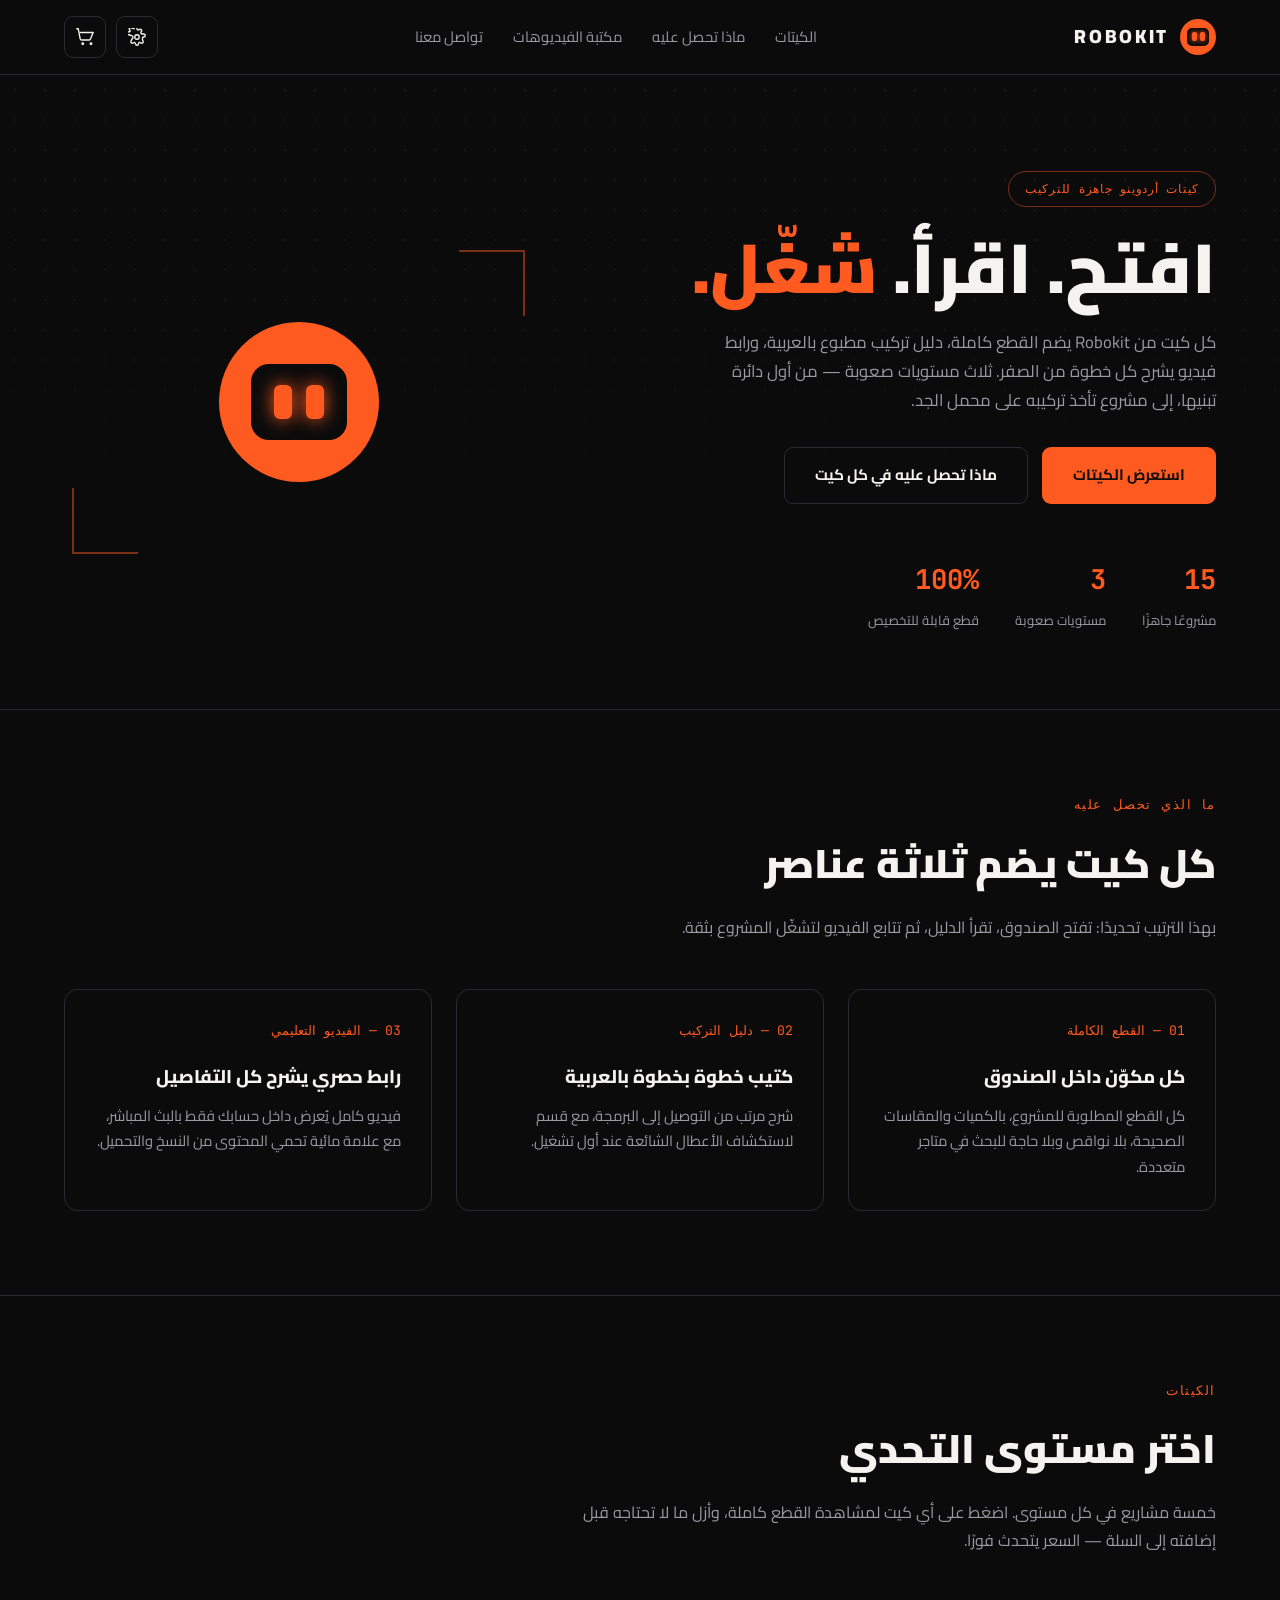
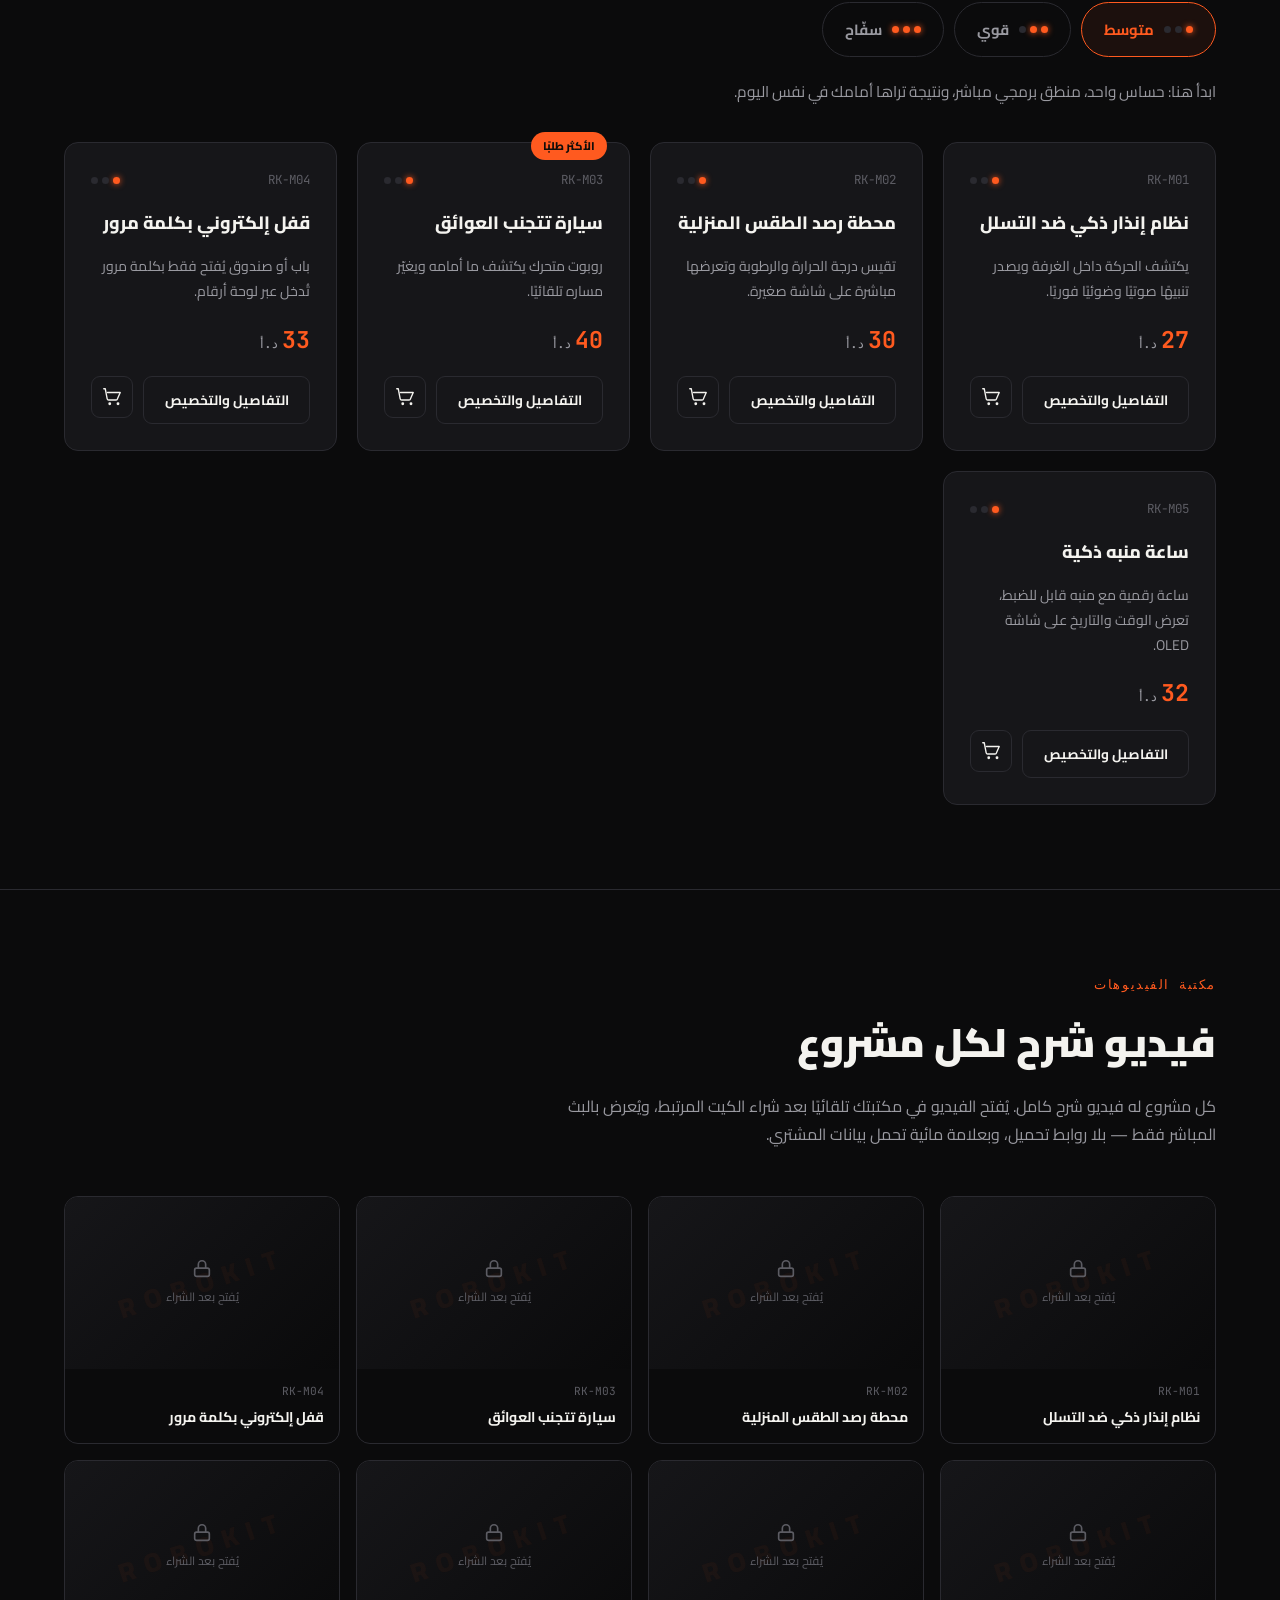
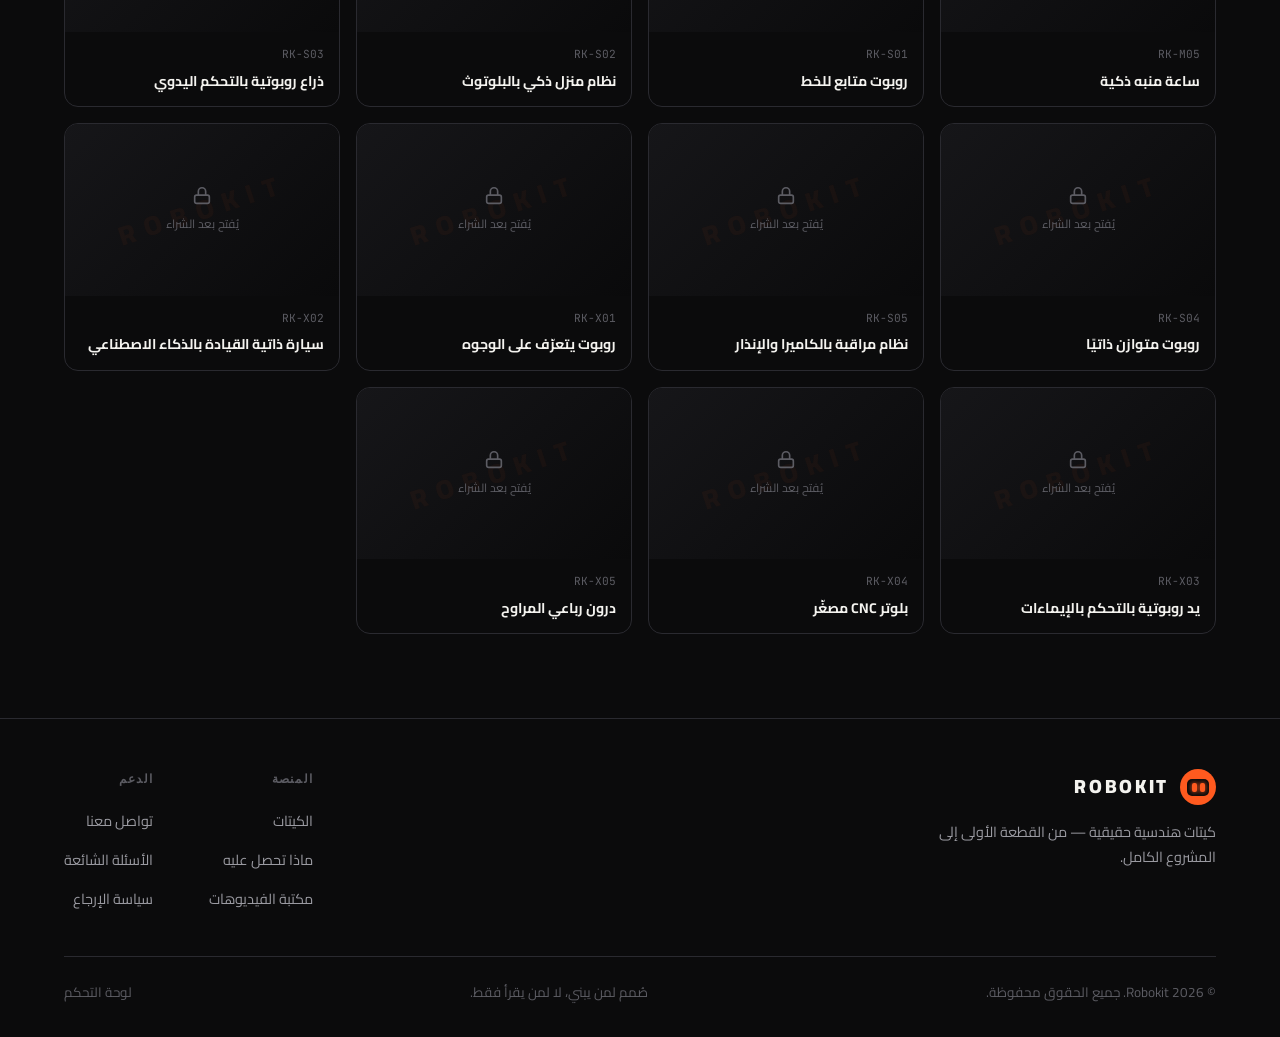
==== index.html @ c6f5e34e "Rename robokit-landing (1).html to index.html" ====
<!DOCTYPE html>
<html lang="ar" dir="rtl">
<head>
<meta charset="UTF-8">
<meta name="viewport" content="width=device-width, initial-scale=1.0">
<title>Robokit — كيتات أردوينو هندسية كاملة</title>
<meta name="description" content="Robokit: كيتات أردوينو جاهزة بثلاث مستويات — متوسط، قوي، وسفاح. كل كيت يشمل القطع كاملة، دليل تركيب، وفيديو شرح حصري محمي.">
<link rel="preconnect" href="https://fonts.googleapis.com">
<link rel="preconnect" href="https://fonts.gstatic.com" crossorigin>
<link href="https://fonts.googleapis.com/css2?family=Cairo:wght@400;500;600;700;800;900&family=JetBrains+Mono:wght@400;500;600;700&display=swap" rel="stylesheet">
<style>
/* ============ Tokens ============ */
:root{
  --bg:#0b0b0c;
  --surface:#161619;
  --surface-2:#1e1e22;
  --border:#2a2a30;
  --orange:#ff5a1f;
  --orange-soft:#ff7240;
  --orange-dim:#7a3014;
  --text:#f4f3ef;
  --text-muted:#9a9aa1;
  --text-faint:#5c5c63;
  --radius:14px;
  --radius-sm:9px;
  --font-display:'Cairo',sans-serif;
  --font-mono:'JetBrains Mono',monospace;
  --container:1200px;
}

/* ============ Reset ============ */
*{box-sizing:border-box; margin:0; padding:0;}
html{scroll-behavior:smooth;}
body{
  font-family:var(--font-display);
  background:var(--bg);
  color:var(--text);
  line-height:1.75;
  -webkit-font-smoothing:antialiased;
  overflow-x:hidden;
}
img,svg{display:block;}
a{color:inherit; text-decoration:none;}
ul{list-style:none;}
button{font-family:inherit; cursor:pointer; border:none; background:none; color:inherit;}
input{font-family:inherit;}
:focus-visible{outline:2px solid var(--orange); outline-offset:2px;}

.container{max-width:var(--container); margin-inline:auto; padding-inline:24px;}
section{padding-block:84px;}
.section-border{border-bottom:1px solid var(--border);}

/* ============ Brand mark (robot face / signature element) ============ */
.brand{display:flex; align-items:center; gap:11px;}
.brand-text{font-weight:900; font-size:1.2rem; letter-spacing:.14em;}
.brand-mark{
  --size:36px;
  width:var(--size); height:var(--size);
  border-radius:50%;
  background:var(--orange);
  display:flex; align-items:center; justify-content:center;
  flex-shrink:0;
}
.brand-mark .bot-face{
  width:60%; height:48%;
  background:var(--bg);
  border-radius:5px;
  display:flex; align-items:center; justify-content:center;
  gap:3px;
}
.brand-mark .eye{
  width:5px; height:9px;
  background:var(--orange);
  border-radius:2px;
  box-shadow:0 0 5px var(--orange);
  animation:blink 5s infinite;
}
.brand-mark .eye:nth-child(2){animation-delay:.12s;}
.brand-mark--xl{--size:160px;}
.brand-mark--xl .bot-face{border-radius:18px; gap:14px;}
.brand-mark--xl .eye{width:18px; height:34px; border-radius:6px; box-shadow:0 0 18px var(--orange);}

@keyframes blink{
  0%, 88%, 100% { transform:scaleY(1); }
  93% { transform:scaleY(.12); }
}

/* ============ Buttons ============ */
.btn{
  display:inline-flex; align-items:center; justify-content:center; gap:8px;
  padding:14px 30px; border-radius:var(--radius-sm); font-weight:700; font-size:.95rem;
  border:1px solid transparent; transition:all .2s; white-space:nowrap;
}
.btn-primary{background:var(--orange); color:#110d0a;}
.btn-primary:hover{background:var(--orange-soft); box-shadow:0 0 0 4px rgba(255,90,31,.18);}
.btn-outline{border-color:var(--border); color:var(--text);}
.btn-outline:hover{border-color:var(--orange); color:var(--orange);}
.btn-sm{padding:10px 18px; font-size:.85rem;}
.btn-full{width:100%;}

.icon-btn{
  display:flex; align-items:center; justify-content:center; flex-shrink:0;
  width:42px; height:42px; border:1px solid var(--border); border-radius:var(--radius-sm);
  transition:border-color .2s, color .2s;
}
.icon-btn:hover{border-color:var(--orange); color:var(--orange);}
.icon-btn svg{width:18px; height:18px;}

/* ============ Header ============ */
.site-header{
  position:sticky; top:0; z-index:60;
  background:rgba(11,11,12,.82);
  backdrop-filter:blur(10px);
  border-bottom:1px solid var(--border);
}
.site-header .container{
  display:flex; align-items:center; justify-content:space-between; height:74px; gap:24px;
}
.nav{display:flex; align-items:center; gap:30px;}
.nav a{font-size:.92rem; color:var(--text-muted); transition:color .2s;}
.nav a:hover{color:var(--text);}
.header-right{display:flex; align-items:center; gap:10px;}

.cart-btn{position:relative;}
.cart-badge{
  position:absolute; top:-6px; left:-6px;
  background:var(--orange); color:#110d0a; font-family:var(--font-mono);
  font-size:.68rem; font-weight:700; min-width:18px; height:18px; border-radius:50%;
  display:flex; align-items:center; justify-content:center; padding:0 4px;
}
.cart-badge[hidden]{display:none;}

.menu-toggle{display:none;}

/* ============ Hero ============ */
.hero{
  position:relative; padding-block:96px 76px; border-bottom:1px solid var(--border); overflow:hidden;
}
.hero::before{
  content:''; position:absolute; inset:0;
  background-image:radial-gradient(var(--border) 1px, transparent 1px);
  background-size:30px 30px;
  mask-image:linear-gradient(to bottom, black, transparent 78%);
  opacity:.5;
}
.hero .container{
  position:relative; z-index:1;
  display:grid; grid-template-columns:1.15fr .85fr; gap:48px; align-items:center;
}
.eyebrow{
  display:inline-flex; align-items:center; gap:8px;
  font-family:var(--font-mono); font-size:.78rem; color:var(--orange);
  border:1px solid var(--orange-dim); border-radius:999px; padding:6px 16px;
  letter-spacing:.06em; margin-bottom:22px;
}
.hero-title{
  font-size:clamp(2.5rem, 5.4vw, 4.4rem); font-weight:900; line-height:1.14; margin-bottom:20px;
}
.hero-title span{color:var(--orange);}
.hero-text{font-size:1.04rem; color:var(--text-muted); max-width:520px; margin-bottom:32px;}
.hero-actions{display:flex; gap:14px; flex-wrap:wrap; margin-bottom:52px;}
.hero-stats{display:flex; gap:36px; flex-wrap:wrap;}
.hero-stat strong{display:block; font-family:var(--font-mono); font-size:1.7rem; color:var(--orange); margin-bottom:2px;}
.hero-stat span{font-size:.82rem; color:var(--text-muted);}

.hero-visual{
  position:relative; display:flex; align-items:center; justify-content:center;
  height:320px;
}
.hero-visual::before, .hero-visual::after{
  content:''; position:absolute; width:64px; height:64px; border:2px solid var(--orange-dim);
}
.hero-visual::before{top:8px; right:8px; border-width:2px 2px 0 0;}
.hero-visual::after{bottom:8px; left:8px; border-width:0 0 2px 2px;}

/* ============ How / includes ============ */
.section-head{margin-bottom:48px; max-width:660px;}
.section-eyebrow{
  display:block; font-family:var(--font-mono); color:var(--orange); font-size:.8rem;
  letter-spacing:.12em; text-transform:uppercase; margin-bottom:12px;
}
.section-title{font-size:clamp(1.8rem, 3.2vw, 2.5rem); font-weight:900; margin-bottom:14px;}
.section-text{color:var(--text-muted); font-size:1rem;}

.how-grid{display:grid; grid-template-columns:repeat(3,1fr); gap:24px;}
.how-item{
  border:1px solid var(--border); border-radius:var(--radius); padding:30px;
  transition:border-color .2s;
}
.how-item:hover{border-color:var(--orange-dim);}
.how-num{display:block; font-family:var(--font-mono); color:var(--orange); font-size:.82rem; margin-bottom:18px;}
.how-item h3{font-size:1.15rem; font-weight:800; margin-bottom:10px;}
.how-item p{color:var(--text-muted); font-size:.92rem;}

/* ============ Kits section ============ */
.level-tabs{display:flex; gap:10px; flex-wrap:wrap; margin-bottom:0;}
.level-tab{
  display:flex; align-items:center; gap:10px;
  padding:13px 22px; border:1px solid var(--border); border-radius:999px;
  font-weight:700; font-size:.92rem; color:var(--text-muted); transition:all .2s;
}
.level-tab .dot{width:6px; height:6px; border-radius:50%; background:var(--border);}
.level-tab .dot.lit{background:currentColor;}
.level-tab.active{border-color:var(--orange); color:var(--orange); background:rgba(255,90,31,.07);}
.level-tab:not(.active):hover{border-color:var(--text-faint); color:var(--text);}

.level-desc{color:var(--text-muted); font-size:.96rem; max-width:680px; margin:22px 0 36px;}

.kit-grid{
  display:grid; grid-template-columns:repeat(auto-fill, minmax(250px,1fr)); gap:20px;
}
.kit-grid[hidden]{display:none;}

.kit-card{
  position:relative;
  background:var(--surface); border:1px solid var(--border); border-radius:var(--radius);
  padding:26px; display:flex; flex-direction:column; gap:16px;
  transition:border-color .2s, transform .2s;
}
.kit-card:hover{border-color:var(--orange-dim); transform:translateY(-3px);}
.kit-card-top{display:flex; align-items:center; justify-content:space-between;}
.kit-code{font-family:var(--font-mono); font-size:.78rem; color:var(--text-faint);}
.level-dots{display:flex; gap:4px;}
.level-dots .dot{width:7px; height:7px; border-radius:50%; background:var(--border);}
.level-dots .dot.lit{background:var(--orange); box-shadow:0 0 6px var(--orange);}

.kit-badge{
  position:absolute; top:-11px; inset-inline-start:22px;
  background:var(--orange); color:#110d0a; font-size:.7rem; font-weight:800;
  padding:4px 12px; border-radius:999px;
}

.kit-title{font-size:1.12rem; font-weight:800;}
.kit-desc{font-size:.88rem; color:var(--text-muted); flex-grow:1;}
.kit-price{font-family:var(--font-mono); font-size:1.45rem; font-weight:700; color:var(--orange);}
.kit-price .currency{font-size:.8rem; color:var(--text-muted); font-weight:400; margin-inline-start:4px;}
.kit-actions{display:flex; gap:10px;}
.kit-actions .btn{flex-grow:1;}

/* ============ Modal ============ */
.modal-overlay{
  position:fixed; inset:0; z-index:120; padding:20px;
  background:rgba(6,6,7,.72); backdrop-filter:blur(5px);
  display:flex; align-items:center; justify-content:center;
  opacity:0; visibility:hidden; transition:opacity .25s;
}
.modal-overlay.open{opacity:1; visibility:visible;}
.modal{
  position:relative;
  background:var(--surface-2); border:1px solid var(--border); border-radius:var(--radius);
  width:100%; max-width:680px; max-height:88vh; overflow-y:auto;
  transform:translateY(18px); transition:transform .25s;
}
.modal-overlay.open .modal{transform:translateY(0);}
.modal-close{
  position:absolute; top:18px; inset-inline-start:18px; z-index:2;
  width:38px; height:38px; border-radius:50%; border:1px solid var(--border);
  display:flex; align-items:center; justify-content:center; color:var(--text-muted);
  background:var(--surface-2); transition:all .2s;
}
.modal-close:hover{border-color:var(--orange); color:var(--orange);}
.modal-close svg{width:16px; height:16px;}

.modal-head{padding:34px 32px 0;}
.modal-meta{display:flex; align-items:center; gap:12px; margin-bottom:12px;}
.modal-code{font-family:var(--font-mono); color:var(--text-faint); font-size:.85rem;}
.level-badge{
  font-size:.74rem; font-weight:700; padding:4px 11px; border-radius:999px;
  border:1px solid var(--orange-dim); color:var(--orange);
}
.modal-title{font-size:1.55rem; font-weight:900; margin-bottom:12px;}
.modal-desc{color:var(--text-muted); margin-bottom:30px; font-size:.95rem;}

.modal-body{padding:0 32px;}
.includes-list{display:grid; gap:16px; margin-bottom:34px;}
.includes-list li{display:flex; gap:13px; align-items:flex-start; font-size:.92rem;}
.includes-list .ic{
  width:34px; height:34px; border-radius:9px; background:rgba(255,90,31,.1);
  display:flex; align-items:center; justify-content:center; color:var(--orange); flex-shrink:0;
}
.includes-list .ic svg{width:17px; height:17px;}
.includes-list b{display:block; margin-bottom:2px;}
.includes-list .muted{color:var(--text-muted); font-size:.88rem;}

.modal h4{font-size:.98rem; font-weight:800; margin-bottom:6px;}
.modal-hint{font-size:.85rem; color:var(--text-muted); margin-bottom:16px;}

.parts-list{
  display:flex; flex-direction:column; margin-bottom:30px;
  border:1px solid var(--border); border-radius:var(--radius-sm); overflow:hidden;
}
.part-row{
  display:flex; align-items:center; justify-content:space-between; gap:12px;
  padding:13px 16px; font-size:.9rem; border-bottom:1px solid var(--border);
  cursor:pointer; transition:background .15s;
}
.parts-list .part-row:last-child{border-bottom:none;}
.part-row:hover{background:rgba(255,255,255,.025);}
.part-row.core{cursor:default;}
.part-name{display:flex; align-items:center; gap:11px;}
.part-name input{width:17px; height:17px; accent-color:var(--orange);}
.core-tag{
  font-family:var(--font-mono); font-size:.68rem; color:var(--text-faint);
  border:1px solid var(--border); border-radius:4px; padding:2px 7px;
}
.part-price{font-family:var(--font-mono); color:var(--text-muted); font-size:.88rem;}

.video-block{
  position:relative; aspect-ratio:16/9; border-radius:var(--radius-sm); overflow:hidden;
  background:linear-gradient(135deg,var(--surface),#0a0a0b); border:1px solid var(--border);
  display:flex; flex-direction:column; align-items:center; justify-content:center; gap:10px;
  margin-bottom:30px; text-align:center; padding:0 24px;
  user-select:none;
}
.video-block .watermark{
  position:absolute; inset:0; display:flex; align-items:center; justify-content:center;
  font-size:2.4rem; font-weight:900; color:rgba(255,90,31,.045); letter-spacing:.35em;
  transform:rotate(-18deg); white-space:nowrap; pointer-events:none;
}
.video-block svg{position:relative; z-index:1; width:30px; height:30px; color:var(--orange);}
.video-block strong{position:relative; z-index:1; font-size:.96rem;}
.video-block p{position:relative; z-index:1; font-size:.84rem; color:var(--text-muted); max-width:420px;}

.modal-footer{
  position:sticky; bottom:0; background:var(--surface-2); border-top:1px solid var(--border);
  padding:20px 32px; display:flex; align-items:center; justify-content:space-between; gap:16px; flex-wrap:wrap;
}
.modal-total-label{font-size:.82rem; color:var(--text-muted); display:block; margin-bottom:2px;}
.modal-total{font-family:var(--font-mono); font-size:1.5rem; font-weight:700; color:var(--orange);}

/* ============ Video library ============ */
.video-grid{display:grid; grid-template-columns:repeat(auto-fill, minmax(220px,1fr)); gap:16px;}
.video-card{border:1px solid var(--border); border-radius:var(--radius); overflow:hidden; transition:border-color .2s;}
.video-card:hover{border-color:var(--orange-dim);}
.video-thumb{
  position:relative; aspect-ratio:16/10; overflow:hidden;
  background:linear-gradient(135deg,var(--surface),#0a0a0b);
  display:flex; align-items:center; justify-content:center;
  user-select:none;
}
.video-thumb .watermark-text{
  position:absolute; font-size:1.7rem; font-weight:900; color:rgba(255,90,31,.045);
  letter-spacing:.35em; transform:rotate(-18deg); white-space:nowrap;
}
.video-lock{position:relative; z-index:1; display:flex; flex-direction:column; align-items:center; gap:7px; color:var(--text-faint);}
.video-lock svg{width:22px; height:22px;}
.video-lock span{font-size:.74rem;}
.video-meta{padding:13px 15px; display:flex; flex-direction:column; gap:4px;}
.video-code{font-family:var(--font-mono); font-size:.7rem; color:var(--text-faint);}
.video-title{font-size:.88rem; font-weight:700;}

/* ============ Footer ============ */
.site-footer{padding-block:50px 32px;}
.footer-top{display:flex; justify-content:space-between; gap:48px; flex-wrap:wrap; margin-bottom:44px;}
.footer-brand p{color:var(--text-muted); font-size:.9rem; max-width:300px; margin-top:14px;}
.footer-cols{display:flex; gap:56px; flex-wrap:wrap;}
.footer-col h4{
  font-family:var(--font-mono); font-size:.76rem; color:var(--text-faint);
  text-transform:uppercase; letter-spacing:.1em; margin-bottom:16px;
}
.footer-col ul{display:flex; flex-direction:column; gap:11px;}
.footer-col a{color:var(--text-muted); font-size:.9rem; transition:color .2s;}
.footer-col a:hover{color:var(--orange);}
.footer-bottom{
  border-top:1px solid var(--border); padding-top:24px;
  display:flex; justify-content:space-between; flex-wrap:wrap; gap:12px;
  color:var(--text-faint); font-size:.84rem;
}
.admin-link{color:var(--text-faint); transition:color .2s;}
.admin-link:hover{color:var(--orange);}

/* ============ Cart drawer ============ */
.cart-overlay{
  position:fixed; inset:0; z-index:110; background:rgba(6,6,7,.65);
  opacity:0; visibility:hidden; transition:opacity .25s;
}
.cart-overlay.open{opacity:1; visibility:visible;}
.cart-drawer{
  position:fixed; top:0; bottom:0; right:0; width:400px; max-width:92vw;
  background:var(--surface-2); border-left:1px solid var(--border);
  display:flex; flex-direction:column; transform:translateX(100%); transition:transform .3s ease;
}
.cart-overlay.open .cart-drawer{transform:translateX(0);}
.cart-head{padding:24px; border-bottom:1px solid var(--border); display:flex; align-items:center; justify-content:space-between;}
.cart-head h3{font-size:1.1rem; font-weight:800;}
.cart-items{flex:1; overflow-y:auto; padding:18px 24px; display:flex; flex-direction:column; gap:16px;}
.cart-empty{color:var(--text-muted); font-size:.92rem; text-align:center; padding:50px 10px;}
.cart-item{display:flex; justify-content:space-between; align-items:flex-start; gap:12px; padding-bottom:16px; border-bottom:1px solid var(--border);}
.cart-item-title{font-weight:700; font-size:.92rem; margin-bottom:4px;}
.cart-item-meta{font-family:var(--font-mono); font-size:.74rem; color:var(--text-faint);}
.cart-item-right{display:flex; flex-direction:column; align-items:flex-end; gap:10px;}
.cart-item-price{font-family:var(--font-mono); font-weight:700; color:var(--orange); font-size:.9rem;}
.cart-remove{color:var(--text-faint); transition:color .2s;}
.cart-remove:hover{color:var(--orange);}
.cart-remove svg{width:15px; height:15px;}
.cart-footer{padding:22px 24px; border-top:1px solid var(--border);}
.cart-subtotal{display:flex; justify-content:space-between; align-items:center; margin-bottom:16px; font-weight:700;}
.cart-subtotal strong{font-family:var(--font-mono); color:var(--orange); font-size:1.15rem;}
.cart-note{font-size:.78rem; color:var(--text-faint); margin-top:12px; text-align:center;}

/* ============ Toast ============ */
.toast{
  position:fixed; bottom:26px; left:50%; transform:translate(-50%,16px);
  background:var(--surface-2); border:1px solid var(--orange-dim); color:var(--text);
  padding:14px 26px; border-radius:var(--radius-sm); font-size:.9rem; max-width:90vw;
  text-align:center; box-shadow:0 10px 30px rgba(0,0,0,.45);
  opacity:0; visibility:hidden; transition:all .3s; z-index:200;
}
.toast.show{opacity:1; visibility:visible; transform:translate(-50%,0);}

/* ============ Forms (shared by cart checkout + admin) ============ */
.field{display:flex; flex-direction:column; gap:6px; margin-bottom:16px;}
.field label{font-size:.82rem; color:var(--text-muted);}
.muted{color:var(--text-muted); font-size:.88rem;}
.error-text{color:var(--orange); font-size:.85rem; text-align:center; margin-top:4px;}
input[type=text], input[type=number], input[type=tel], input[type=password], textarea, select{
  background:var(--surface); border:1px solid var(--border); border-radius:var(--radius-sm);
  color:var(--text); padding:11px 14px; font-family:inherit; font-size:.92rem; width:100%;
  transition:border-color .2s;
}
input:focus, textarea:focus, select:focus{border-color:var(--orange);}
textarea{resize:vertical; min-height:62px; line-height:1.6;}

/* ============ Checkout form inside cart ============ */
.checkout-form{margin-bottom:18px; padding-top:18px; border-top:1px solid var(--border);}
.checkout-form[hidden]{display:none;}

/* ============ Admin: login ============ */
.admin-login{
  min-height:100vh; display:flex; align-items:center; justify-content:center; padding:24px;
  background-image:radial-gradient(var(--border) 1px, transparent 1px); background-size:30px 30px;
}
.admin-login-card{
  width:100%; max-width:380px; background:var(--surface); border:1px solid var(--border);
  border-radius:var(--radius); padding:36px;
}
.admin-login-card .brand{margin-bottom:24px;}
.admin-login-card h2{font-size:1.4rem; font-weight:900; margin-bottom:8px;}
.admin-login-card > p.muted{margin-bottom:24px;}
.back-link{display:block; text-align:center; color:var(--text-muted); font-size:.85rem; margin-top:16px; transition:color .2s;}
.back-link:hover{color:var(--orange);}

/* ============ Admin: dashboard shell ============ */
.admin-dashboard{min-height:100vh;}
.admin-header{
  display:flex; align-items:center; justify-content:space-between;
  padding:20px 24px; border-bottom:1px solid var(--border); flex-wrap:wrap; gap:14px;
}
.admin-tag{font-size:.74rem; color:var(--text-faint); font-weight:400; letter-spacing:0;}
.admin-header-actions{display:flex; gap:10px;}
.admin-tabs{display:flex; gap:8px; padding:18px 24px 0;}
.admin-tab{
  padding:11px 24px; border-radius:999px; border:1px solid var(--border);
  font-weight:700; font-size:.9rem; color:var(--text-muted); transition:all .2s;
}
.admin-tab.active{border-color:var(--orange); color:var(--orange); background:rgba(255,90,31,.07);}
.admin-content{padding:28px 24px 64px; max-width:980px; margin-inline:auto;}
.admin-toolbar{display:flex; align-items:center; justify-content:space-between; gap:16px; margin-bottom:24px; flex-wrap:wrap;}
.admin-toolbar h2{font-size:1.2rem; font-weight:800;}
.admin-toolbar-actions{display:flex; gap:10px; flex-wrap:wrap;}
.confirm-state{border-color:var(--orange) !important; color:var(--orange) !important;}

/* ============ Admin: orders ============ */
.orders-empty{color:var(--text-muted); text-align:center; padding:48px 0; border:1px dashed var(--border); border-radius:var(--radius);}
.order-card{border:1px solid var(--border); border-radius:var(--radius); padding:22px; margin-bottom:16px;}
.order-head{display:flex; align-items:center; justify-content:space-between; gap:16px; flex-wrap:wrap; margin-bottom:14px;}
.order-head strong{font-family:var(--font-mono); font-size:.95rem;}
.order-head .muted{font-family:var(--font-mono); font-size:.78rem; margin-inline-start:10px;}
.status-select{width:auto; min-width:150px;}
.order-customer{display:flex; gap:18px; flex-wrap:wrap; font-size:.88rem; color:var(--text-muted); margin-bottom:14px; padding-bottom:14px; border-bottom:1px solid var(--border);}
.order-customer b{color:var(--text);}
.order-items{display:flex; flex-direction:column; gap:8px; margin-bottom:14px;}
.order-item{display:flex; justify-content:space-between; gap:12px; font-size:.88rem;}
.order-item .muted{font-size:.78rem;}
.order-total{display:flex; justify-content:space-between; font-weight:800; padding-top:10px; border-top:1px solid var(--border);}
.order-total strong{color:var(--orange); font-family:var(--font-mono);}

/* ============ Admin: catalog editor ============ */
.admin-level-tabs{display:flex; gap:8px; margin-bottom:24px; flex-wrap:wrap;}
.admin-level-tab{
  padding:10px 20px; border-radius:999px; border:1px solid var(--border);
  font-weight:700; font-size:.88rem; color:var(--text-muted); transition:all .2s;
}
.admin-level-tab.active{border-color:var(--orange); color:var(--orange); background:rgba(255,90,31,.07);}
.kit-edit{border:1px solid var(--border); border-radius:var(--radius); padding:22px; margin-bottom:18px;}
.kit-edit-head{display:flex; align-items:center; justify-content:space-between; margin-bottom:16px; gap:12px;}
.badge-toggle, .core-toggle{display:flex; align-items:center; gap:6px; font-size:.82rem; color:var(--text-muted); white-space:nowrap;}
.badge-toggle input, .core-toggle input{accent-color:var(--orange); width:15px; height:15px;}
.parts-edit{display:flex; flex-direction:column; gap:8px; margin-bottom:12px;}
.part-edit-row{display:grid; grid-template-columns:1fr 84px auto auto; gap:8px; align-items:center;}
.remove-part-btn{
  width:36px; height:36px; border:1px solid var(--border); border-radius:var(--radius-sm);
  color:var(--text-faint); font-size:1.1rem; transition:all .2s; flex-shrink:0;
}
.remove-part-btn:hover{border-color:var(--orange); color:var(--orange);}
.add-part-btn{margin-top:4px;}
.kit-edit-total{margin-top:14px; padding-top:14px; border-top:1px solid var(--border); font-size:.92rem; color:var(--text-muted);}
.kit-edit-total strong{color:var(--orange); font-family:var(--font-mono);}

/* ============ Responsive ============ */
@media (max-width:980px){
  .hero .container{grid-template-columns:1fr;}
  .hero-visual{height:200px; order:-1;}
  .how-grid{grid-template-columns:1fr;}
}
@media (max-width:760px){
  .nav{
    position:absolute; top:74px; right:0; left:0; background:var(--bg);
    border-bottom:1px solid var(--border); flex-direction:column; align-items:flex-start;
    padding:20px 24px; gap:16px; display:none;
  }
  .nav.open{display:flex;}
  .menu-toggle{display:flex;}
  section{padding-block:58px;}
  .footer-top{gap:32px;}
  .footer-cols{gap:36px;}
}
</style>
</head>
<body>

<div id="customerView">

<!-- ============ Header ============ -->
<header class="site-header">
  <div class="container">
    <a href="#top" class="brand">
      <span class="brand-mark" aria-hidden="true">
        <span class="bot-face"><span class="eye"></span><span class="eye"></span></span>
      </span>
      <span class="brand-text">ROBOKIT</span>
    </a>

    <nav class="nav" id="siteNav">
      <a href="#kits">الكيتات</a>
      <a href="#how">ماذا تحصل عليه</a>
      <a href="#videos">مكتبة الفيديوهات</a>
      <a href="#contact">تواصل معنا</a>
    </nav>

    <div class="header-right">
      <a href="#admin" class="icon-btn" id="adminEntry" aria-label="لوحة التحكم" title="لوحة التحكم">
        <svg viewBox="0 0 24 24" fill="none" stroke="currentColor" stroke-width="1.8" stroke-linecap="round" stroke-linejoin="round"><circle cx="12" cy="12" r="3"/><path d="M19.4 15a1.65 1.65 0 0 0 .33 1.82l.06.06a2 2 0 1 1-2.83 2.83l-.06-.06a1.65 1.65 0 0 0-1.82-.33 1.65 1.65 0 0 0-1 1.51V21a2 2 0 0 1-4 0v-.09A1.65 1.65 0 0 0 9 19.4a1.65 1.65 0 0 0-1.82.33l-.06.06a2 2 0 1 1-2.83-2.83l.06-.06a1.65 1.65 0 0 0 .33-1.82A1.65 1.65 0 0 0 3 9.99V10A1.65 1.65 0 0 0 1.49 9H1a2 2 0 0 1 0-4h.09A1.65 1.65 0 0 0 2.6 4.6a1.65 1.65 0 0 0-.33-1.82l-.06-.06a2 2 0 1 1 2.83-2.83l.06.06a1.65 1.65 0 0 0 1.82.33H7A1.65 1.65 0 0 0 8.01 1H8a2 2 0 0 1 4 0v.09c0 .69.39 1.32 1 1.51.62.2 1.32.06 1.82-.33l.06-.06a2 2 0 1 1 2.83 2.83l-.06.06a1.65 1.65 0 0 0-.33 1.82V7c.2.61.83 1 1.51 1H21a2 2 0 0 1 0 4h-.09c-.69 0-1.32.39-1.51 1z"/></svg>
      </a>
      <button class="icon-btn cart-btn" id="cartToggle" aria-label="سلة المشتريات">
        <svg viewBox="0 0 24 24" fill="none" stroke="currentColor" stroke-width="1.8" stroke-linecap="round" stroke-linejoin="round"><circle cx="9" cy="21" r="1"/><circle cx="20" cy="21" r="1"/><path d="M1 1h2l2.6 13.4a2 2 0 0 0 2 1.6h9.7a2 2 0 0 0 2-1.6L23 6H6"/></svg>
        <span class="cart-badge" id="cartBadge" hidden>0</span>
      </button>
      <button class="icon-btn menu-toggle" id="menuToggle" aria-label="القائمة">
        <svg viewBox="0 0 24 24" fill="none" stroke="currentColor" stroke-width="1.8" stroke-linecap="round" stroke-linejoin="round"><path d="M3 6h18M3 12h18M3 18h18"/></svg>
      </button>
    </div>
  </div>
</header>

<main id="top">

  <!-- ============ Hero ============ -->
  <section class="hero">
    <div class="container">
      <div>
        <span class="eyebrow">كيتات أردوينو جاهزة للتركيب</span>
        <h1 class="hero-title">افتح. اقرأ. <span>شغّل.</span></h1>
        <p class="hero-text">
          كل كيت من Robokit يضم القطع كاملة، دليل تركيب مطبوع بالعربية، ورابط فيديو يشرح كل خطوة من الصفر.
          ثلاث مستويات صعوبة — من أول دائرة تبنيها، إلى مشروع تأخذ تركيبه على محمل الجد.
        </p>
        <div class="hero-actions">
          <a href="#kits" class="btn btn-primary">استعرض الكيتات</a>
          <a href="#how" class="btn btn-outline">ماذا تحصل عليه في كل كيت</a>
        </div>
        <div class="hero-stats">
          <div class="hero-stat"><strong>15</strong><span>مشروعًا جاهزًا</span></div>
          <div class="hero-stat"><strong>3</strong><span>مستويات صعوبة</span></div>
          <div class="hero-stat"><strong>100%</strong><span>قطع قابلة للتخصيص</span></div>
        </div>
      </div>
      <div class="hero-visual">
        <span class="brand-mark brand-mark--xl" aria-hidden="true">
          <span class="bot-face"><span class="eye"></span><span class="eye"></span></span>
        </span>
      </div>
    </div>
  </section>

  <!-- ============ How / what's included ============ -->
  <section id="how" class="section-border">
    <div class="container">
      <div class="section-head">
        <span class="section-eyebrow">ما الذي تحصل عليه</span>
        <h2 class="section-title">كل كيت يضم ثلاثة عناصر</h2>
        <p class="section-text">بهذا الترتيب تحديدًا: تفتح الصندوق، تقرأ الدليل، ثم تتابع الفيديو لتشغّل المشروع بثقة.</p>
      </div>
      <div class="how-grid">
        <div class="how-item">
          <span class="how-num">01 — القطع الكاملة</span>
          <h3>كل مكوّن داخل الصندوق</h3>
          <p>كل القطع المطلوبة للمشروع، بالكميات والمقاسات الصحيحة، بلا نواقص وبلا حاجة للبحث في متاجر متعددة.</p>
        </div>
        <div class="how-item">
          <span class="how-num">02 — دليل التركيب</span>
          <h3>كتيب خطوة بخطوة بالعربية</h3>
          <p>شرح مرتب من التوصيل إلى البرمجة، مع قسم لاستكشاف الأعطال الشائعة عند أول تشغيل.</p>
        </div>
        <div class="how-item">
          <span class="how-num">03 — الفيديو التعليمي</span>
          <h3>رابط حصري يشرح كل التفاصيل</h3>
          <p>فيديو كامل يُعرض داخل حسابك فقط بالبث المباشر، مع علامة مائية تحمي المحتوى من النسخ والتحميل.</p>
        </div>
      </div>
    </div>
  </section>

  <!-- ============ Kits ============ -->
  <section id="kits" class="section-border">
    <div class="container">
      <div class="section-head">
        <span class="section-eyebrow">الكيتات</span>
        <h2 class="section-title">اختر مستوى التحدي</h2>
        <p class="section-text">خمسة مشاريع في كل مستوى. اضغط على أي كيت لمشاهدة القطع كاملة، وأزل ما لا تحتاجه قبل إضافته إلى السلة — السعر يتحدث فورًا.</p>
      </div>

      <div class="level-tabs" id="levelTabs">
        <button class="level-tab active" data-level="medium">
          <span class="level-dots" aria-hidden="true"><span class="dot lit"></span><span class="dot"></span><span class="dot"></span></span>
          متوسط
        </button>
        <button class="level-tab" data-level="strong">
          <span class="level-dots" aria-hidden="true"><span class="dot lit"></span><span class="dot lit"></span><span class="dot"></span></span>
          قوي
        </button>
        <button class="level-tab" data-level="extreme">
          <span class="level-dots" aria-hidden="true"><span class="dot lit"></span><span class="dot lit"></span><span class="dot lit"></span></span>
          سفّاح
        </button>
      </div>

      <p class="level-desc" id="levelDesc"></p>

      <div class="kit-grid" id="grid-medium"></div>
      <div class="kit-grid" id="grid-strong" hidden></div>
      <div class="kit-grid" id="grid-extreme" hidden></div>
    </div>
  </section>

  <!-- ============ Video library ============ -->
  <section id="videos" class="section-border">
    <div class="container">
      <div class="section-head">
        <span class="section-eyebrow">مكتبة الفيديوهات</span>
        <h2 class="section-title">فيديو شرح لكل مشروع</h2>
        <p class="section-text">كل مشروع له فيديو شرح كامل. يُفتح الفيديو في مكتبتك تلقائيًا بعد شراء الكيت المرتبط، ويُعرض بالبث المباشر فقط — بلا روابط تحميل، وبعلامة مائية تحمل بيانات المشتري.</p>
      </div>
      <div class="video-grid" id="videoGrid"></div>
    </div>
  </section>

</main>

<!-- ============ Footer ============ -->
<footer class="site-footer" id="contact">
  <div class="container">
    <div class="footer-top">
      <div class="footer-brand">
        <div class="brand">
          <span class="brand-mark" aria-hidden="true">
            <span class="bot-face"><span class="eye"></span><span class="eye"></span></span>
          </span>
          <span class="brand-text">ROBOKIT</span>
        </div>
        <p>كيتات هندسية حقيقية — من القطعة الأولى إلى المشروع الكامل.</p>
      </div>
      <div class="footer-cols">
        <div class="footer-col">
          <h4>المنصة</h4>
          <ul>
            <li><a href="#kits">الكيتات</a></li>
            <li><a href="#how">ماذا تحصل عليه</a></li>
            <li><a href="#videos">مكتبة الفيديوهات</a></li>
          </ul>
        </div>
        <div class="footer-col">
          <h4>الدعم</h4>
          <ul>
            <li><a href="mailto:support@robokit.example">تواصل معنا</a></li>
            <li><a href="#">الأسئلة الشائعة</a></li>
            <li><a href="#">سياسة الإرجاع</a></li>
          </ul>
        </div>
      </div>
    </div>
    <div class="footer-bottom">
      <span>© 2026 Robokit. جميع الحقوق محفوظة.</span>
      <span>صُمم لمن يبني، لا لمن يقرأ فقط.</span>
      <a href="#admin" class="admin-link">لوحة التحكم</a>
    </div>
  </div>
</footer>

<!-- ============ Kit detail modal ============ -->
<div class="modal-overlay" id="kitModal">
  <div class="modal" role="dialog" aria-modal="true" aria-labelledby="modalTitle">
    <button class="modal-close" id="modalClose" aria-label="إغلاق">
      <svg viewBox="0 0 24 24" fill="none" stroke="currentColor" stroke-width="1.8" stroke-linecap="round" stroke-linejoin="round"><path d="M18 6 6 18M6 6l12 12"/></svg>
    </button>
    <div class="modal-head">
      <div class="modal-meta">
        <span class="modal-code" id="modalCode"></span>
        <span class="level-badge" id="modalLevel"></span>
      </div>
      <h2 class="modal-title" id="modalTitle"></h2>
      <p class="modal-desc" id="modalDesc"></p>
    </div>
    <div class="modal-body">
      <ul class="includes-list">
        <li>
          <span class="ic"><svg viewBox="0 0 24 24" fill="none" stroke="currentColor" stroke-width="1.8" stroke-linecap="round" stroke-linejoin="round"><path d="M21 8l-9-5-9 5 9 5 9-5z"/><path d="M3 8v8l9 5 9-5V8"/><path d="M12 13v8"/></svg></span>
          <div><b>القطع كاملة</b><span class="muted">جميع المكونات المطلوبة لهذا المشروع، جاهزة للتركيب.</span></div>
        </li>
        <li>
          <span class="ic"><svg viewBox="0 0 24 24" fill="none" stroke="currentColor" stroke-width="1.8" stroke-linecap="round" stroke-linejoin="round"><path d="M4 19.5A2.5 2.5 0 0 1 6.5 17H20"/><path d="M4 4.5A2.5 2.5 0 0 1 6.5 2H20v15H6.5A2.5 2.5 0 0 0 4 19.5v-15z"/></svg></span>
          <div><b>دليل تركيب مطبوع</b><span class="muted">كتيب بالعربية يشرح كل خطوة من التوصيل إلى البرمجة.</span></div>
        </li>
        <li>
          <span class="ic"><svg viewBox="0 0 24 24" fill="none" stroke="currentColor" stroke-width="1.8" stroke-linecap="round" stroke-linejoin="round"><circle cx="12" cy="12" r="10"/><path d="M10 8l6 4-6 4V8z"/></svg></span>
          <div><b>فيديو شرح حصري</b><span class="muted">يُعرض داخل حسابك بعد الشراء، بالبث المباشر فقط.</span></div>
        </li>
      </ul>

      <h4>قطع الكيت — خصصها كما تريد</h4>
      <p class="modal-hint">أزل أي قطعة لا تحتاجها وسيُحدَّث السعر فورًا. القطعة الأساسية مطلوبة لتشغيل المشروع ولا يمكن إزالتها.</p>
      <div class="parts-list" id="modalParts"></div>

      <h4>فيديو الشرح</h4>
      <div class="video-block" id="modalVideo" oncontextmenu="return false">
        <span class="watermark">ROBOKIT</span>
        <svg viewBox="0 0 24 24" fill="none" stroke="currentColor" stroke-width="1.8" stroke-linecap="round" stroke-linejoin="round"><rect x="4" y="11" width="16" height="9" rx="2"/><path d="M8 11V7a4 4 0 0 1 8 0v4"/></svg>
        <strong id="modalVideoTitle"></strong>
        <p>يُفتح هذا الفيديو في مكتبتك تلقائيًا بعد إتمام الشراء، ويُعرض بالبث المباشر فقط دون إمكانية التحميل.</p>
      </div>
    </div>
    <div class="modal-footer">
      <div>
        <span class="modal-total-label">السعر بعد التخصيص</span>
        <span class="modal-total" id="modalTotal"></span>
      </div>
      <button class="btn btn-primary" id="modalAdd">أضف إلى السلة</button>
    </div>
  </div>
</div>

<!-- ============ Cart drawer ============ -->
<div class="cart-overlay" id="cartOverlay">
  <aside class="cart-drawer" role="dialog" aria-modal="true" aria-label="سلة المشتريات">
    <div class="cart-head">
      <h3>سلة المشتريات</h3>
      <button class="icon-btn" id="cartClose" aria-label="إغلاق السلة">
        <svg viewBox="0 0 24 24" fill="none" stroke="currentColor" stroke-width="1.8" stroke-linecap="round" stroke-linejoin="round"><path d="M18 6 6 18M6 6l12 12"/></svg>
      </button>
    </div>
    <div class="cart-items" id="cartItems"></div>
    <div class="cart-footer">
      <div class="cart-subtotal">
        <span>الإجمالي</span>
        <strong id="cartSubtotal">0 د.أ</strong>
      </div>
      <div class="checkout-form" id="checkoutForm" hidden>
        <div class="field">
          <label for="custName">الاسم الكامل</label>
          <input type="text" id="custName" placeholder="مثال: محمد أحمد">
        </div>
        <div class="field">
          <label for="custPhone">رقم الهاتف</label>
          <input type="tel" id="custPhone" placeholder="07xxxxxxxx">
        </div>
        <div class="field">
          <label for="custAddress">العنوان بالتفصيل</label>
          <textarea id="custAddress" placeholder="المدينة، الحي، وأقرب نقطة دالة"></textarea>
        </div>
        <button class="btn btn-primary btn-full" id="submitOrderBtn">تأكيد الطلب</button>
      </div>
      <button class="btn btn-primary btn-full" id="checkoutBtn">إتمام الشراء</button>
      <p class="cart-note">الدفع مشفّر بالكامل عبر بوابة دفع معتمدة.</p>
    </div>
  </aside>
</div>

</div><!-- /#customerView -->

<!-- ============ Admin View ============ -->
<div id="adminView" hidden>

  <!-- Admin login -->
  <div class="admin-login" id="adminLogin">
    <div class="admin-login-card">
      <div class="brand">
        <span class="brand-mark" aria-hidden="true">
          <span class="bot-face"><span class="eye"></span><span class="eye"></span></span>
        </span>
        <span class="brand-text">ROBOKIT</span>
      </div>
      <h2>لوحة التحكم</h2>
      <p class="muted">لوحة أولية لإدارة الطلبات، والكيتات، والأسعار.</p>
      <div class="field">
        <label for="adminPassword">كلمة المرور</label>
        <input type="password" id="adminPassword" placeholder="••••••••">
      </div>
      <button class="btn btn-primary btn-full" id="adminLoginBtn">دخول</button>
      <p class="error-text" id="adminLoginError" hidden>كلمة المرور غير صحيحة</p>
      <a href="#top" class="back-link">عودة إلى الموقع</a>
    </div>
  </div>

  <!-- Admin dashboard -->
  <div class="admin-dashboard" id="adminDashboard" hidden>
    <header class="admin-header">
      <div class="brand">
        <span class="brand-mark" aria-hidden="true">
          <span class="bot-face"><span class="eye"></span><span class="eye"></span></span>
        </span>
        <span class="brand-text">ROBOKIT <span class="admin-tag">— لوحة التحكم</span></span>
        <span class="admin-tag" id="apiStatus"></span>
      </div>
      <div class="admin-header-actions">
        <a href="#top" class="btn btn-outline btn-sm">عرض الموقع</a>
        <button class="btn btn-outline btn-sm" id="adminLogoutBtn">تسجيل خروج</button>
      </div>
    </header>

    <nav class="admin-tabs">
      <button class="admin-tab active" data-tab="orders">الطلبات</button>
      <button class="admin-tab" data-tab="catalog">الكيتات والأسعار</button>
    </nav>

    <div class="admin-content">
      <!-- Orders panel -->
      <section id="ordersPanel">
        <div class="admin-toolbar">
          <h2>الطلبات الواردة</h2>
          <span class="muted" id="ordersCount"></span>
        </div>
        <div id="ordersList"></div>
      </section>

      <!-- Catalog / pricing panel -->
      <section id="catalogPanel" hidden>
        <div class="admin-toolbar">
          <h2>الكيتات والأسعار</h2>
          <div class="admin-toolbar-actions">
            <button class="btn btn-outline btn-sm" id="resetCatalogBtn">استعادة الإعدادات الافتراضية</button>
            <button class="btn btn-primary btn-sm" id="saveCatalogBtn">حفظ ونشر التغييرات</button>
          </div>
        </div>
        <div class="admin-level-tabs" id="adminLevelTabs">
          <button class="admin-level-tab active" data-level="medium">متوسط</button>
          <button class="admin-level-tab" data-level="strong">قوي</button>
          <button class="admin-level-tab" data-level="extreme">سفّاح</button>
        </div>
        <div id="catalogEditor"></div>
      </section>
    </div>
  </div>

</div>

<!-- ============ Toast ============ -->
<div class="toast" id="toast"></div>

<script>
/* ============================================================
   DATA
   ============================================================ */
const DEFAULT_LEVELS = {
  medium: {
    label: 'متوسط',
    tagline: 'ابدأ هنا: حساس واحد، منطق برمجي مباشر، ونتيجة تراها أمامك في نفس اليوم.',
    dots: 1,
    items: [
      {
        code: 'RK-M01',
        title: 'نظام إنذار ذكي ضد التسلل',
        desc: 'يكتشف الحركة داخل الغرفة ويصدر تنبيهًا صوتيًا وضوئيًا فوريًا.',
        parts: [
          {name:'لوحة Arduino Uno R3', price:15, core:true},
          {name:'حساس حركة PIR', price:4, core:false},
          {name:'طنّان (Buzzer)', price:2, core:false},
          {name:'LED أحمر + مقاومات', price:1, core:false},
          {name:'بريدبورد وأسلاك توصيل', price:3, core:false},
          {name:'علبة تركيب بلاستيكية', price:2, core:false},
        ]
      },
      {
        code: 'RK-M02',
        title: 'محطة رصد الطقس المنزلية',
        desc: 'تقيس درجة الحرارة والرطوبة وتعرضها مباشرة على شاشة صغيرة.',
        parts: [
          {name:'لوحة Arduino Uno R3', price:15, core:true},
          {name:'حساس حرارة ورطوبة DHT11', price:5, core:false},
          {name:'شاشة LCD 16x2', price:6, core:false},
          {name:'بريدبورد وأسلاك توصيل', price:3, core:false},
          {name:'مقاومة ضبط التباين', price:1, core:false},
        ]
      },
      {
        code: 'RK-M03',
        title: 'سيارة تتجنب العوائق',
        desc: 'روبوت متحرك يكتشف ما أمامه ويغيّر مساره تلقائيًا.',
        badge: true,
        parts: [
          {name:'لوحة Arduino Uno R3', price:15, core:true},
          {name:'حساس مسافة HC-SR04', price:4, core:false},
          {name:'وحدة تحكم بالمحركات L298N', price:6, core:false},
          {name:'هيكل سيارة بعجلات وموتورين', price:10, core:false},
          {name:'بطارية وحاوية', price:3, core:false},
          {name:'أسلاك توصيل', price:2, core:false},
        ]
      },
      {
        code: 'RK-M04',
        title: 'قفل إلكتروني بكلمة مرور',
        desc: 'باب أو صندوق يُفتح فقط بكلمة مرور تُدخل عبر لوحة أرقام.',
        parts: [
          {name:'لوحة Arduino Uno R3', price:15, core:true},
          {name:'لوحة مفاتيح Keypad 4x4', price:5, core:false},
          {name:'محرك سيرفو للقفل', price:4, core:false},
          {name:'شاشة LCD 16x2', price:6, core:false},
          {name:'بريدبورد وأسلاك توصيل', price:3, core:false},
        ]
      },
      {
        code: 'RK-M05',
        title: 'ساعة منبه ذكية',
        desc: 'ساعة رقمية مع منبه قابل للضبط، تعرض الوقت والتاريخ على شاشة OLED.',
        parts: [
          {name:'لوحة Arduino Uno R3', price:15, core:true},
          {name:'وحدة ساعة زمنية RTC', price:6, core:false},
          {name:'شاشة OLED', price:7, core:false},
          {name:'أزرار ضبط (×3)', price:2, core:false},
          {name:'طنّان (Buzzer)', price:2, core:false},
        ]
      },
    ]
  },
  strong: {
    label: 'قوي',
    tagline: 'أنظمة متعددة تعمل معًا: حركة، استشعار، واتصال لاسلكي في مشروع واحد.',
    dots: 2,
    items: [
      {
        code: 'RK-S01',
        title: 'روبوت متابع للخط',
        desc: 'روبوت يتتبع خطًا أسود بدقة باستخدام مصفوفة حساسات وخوارزمية تحكم.',
        badge: true,
        parts: [
          {name:'لوحة Arduino Uno R3', price:15, core:true},
          {name:'مصفوفة حساسات تتبع الخط (5 حساسات)', price:8, core:false},
          {name:'وحدة تحكم بالمحركات L298N', price:6, core:false},
          {name:'هيكل روبوت مع موتورين', price:12, core:false},
          {name:'بطارية ليثيوم قابلة للشحن', price:6, core:false},
          {name:'أسلاك ومثبتات', price:2, core:false},
        ]
      },
      {
        code: 'RK-S02',
        title: 'نظام منزل ذكي بالبلوتوث',
        desc: 'تحكّم بالإضاءة والمراوح وأجهزة المنزل عبر تطبيق الهاتف.',
        parts: [
          {name:'لوحة Arduino Uno R3', price:15, core:true},
          {name:'وحدة بلوتوث HC-05', price:6, core:false},
          {name:'مرحّل (Relay) رباعي القنوات', price:8, core:false},
          {name:'حساس حرارة ورطوبة DHT11', price:5, core:false},
          {name:'بريدبورد وأسلاك توصيل', price:3, core:false},
          {name:'علبة تحكم', price:3, core:false},
        ]
      },
      {
        code: 'RK-S03',
        title: 'ذراع روبوتية بالتحكم اليدوي',
        desc: 'ذراع بأربعة مفاصل تتحرك بدقة عبر عصا تحكم (Joystick).',
        parts: [
          {name:'لوحة Arduino Uno R3', price:15, core:true},
          {name:'محركات سيرفو (×4)', price:16, core:false},
          {name:'عصا تحكم Joystick', price:4, core:false},
          {name:'هيكل الذراع المقطّع بالليزر', price:18, core:false},
          {name:'مزود طاقة خارجي للسيرفوهات', price:5, core:false},
          {name:'أسلاك وموصلات', price:2, core:false},
        ]
      },
      {
        code: 'RK-S04',
        title: 'روبوت متوازن ذاتيًا',
        desc: 'روبوت بعجلتين يحافظ على توازنه باستخدام وحدة قياس الحركة.',
        parts: [
          {name:'لوحة Arduino Uno R3', price:15, core:true},
          {name:'وحدة قياس الحركة MPU6050', price:7, core:false},
          {name:'وحدة تحكم بالمحركات L298N', price:6, core:false},
          {name:'موتورات بعجلات مع تشفير', price:16, core:false},
          {name:'بطارية ليثيوم وشاحن', price:8, core:false},
          {name:'هيكل معدني خفيف', price:12, core:false},
        ]
      },
      {
        code: 'RK-S05',
        title: 'نظام مراقبة بالكاميرا والإنذار',
        desc: 'كاميرا ذكية تكتشف الحركة وتُرسل تنبيهًا فوريًا للهاتف.',
        parts: [
          {name:'وحدة ESP32-CAM', price:18, core:true},
          {name:'حساس حركة PIR', price:4, core:false},
          {name:'طنّان (Buzzer)', price:2, core:false},
          {name:'بطاقة ذاكرة Micro SD', price:5, core:false},
          {name:'علبة تركيب وحامل', price:4, core:false},
          {name:'أسلاك ومحول طاقة', price:4, core:false},
        ]
      },
    ]
  },
  extreme: {
    label: 'سفّاح',
    tagline: 'بلا حدود: تركيب دقيق، أجزاء مشغولة بالـCNC أو الطباعة 3D، ومشاريع تُبنى على أيام.',
    dots: 3,
    items: [
      {
        code: 'RK-X01',
        title: 'روبوت يتعرّف على الوجوه',
        desc: 'يحدد الوجوه المخوّلة ويفتح القفل تلقائيًا عند التعرّف عليها.',
        badge: true,
        parts: [
          {name:'وحدة ESP32-CAM', price:18, core:true},
          {name:'محرك سيرفو للقفل', price:4, core:false},
          {name:'شاشة OLED', price:7, core:false},
          {name:'طنّان ومؤشر LED', price:2, core:false},
          {name:'بطارية وحاوية شحن', price:6, core:false},
          {name:'هيكل وتثبيتات', price:8, core:false},
        ]
      },
      {
        code: 'RK-X02',
        title: 'سيارة ذاتية القيادة بالذكاء الاصطناعي',
        desc: 'تبني خريطة لمحيطها وتتفادى العوائق بشكل مستقل بالكامل.',
        parts: [
          {name:'وحدة ESP32', price:16, core:true},
          {name:'حساسات مسافة (×3)', price:12, core:false},
          {name:'وحدة تحكم مزدوجة بالمحركات', price:10, core:false},
          {name:'هيكل سيارة دفع رباعي', price:22, core:false},
          {name:'بطارية ليثيوم عالية السعة', price:10, core:false},
          {name:'أسلاك ومثبتات', price:4, core:false},
        ]
      },
      {
        code: 'RK-X03',
        title: 'يد روبوتية بالتحكم بالإيماءات',
        desc: 'قفاز استشعار يحرّك يدًا روبوتية بخمسة أصابع مستقلة الحركة.',
        parts: [
          {name:'لوحة Arduino Nano', price:12, core:true},
          {name:'محركات سيرفو مصغرة (×5)', price:20, core:false},
          {name:'حساسات ثني Flex Sensors (×5)', price:25, core:false},
          {name:'قفاز قياس', price:6, core:false},
          {name:'هيكل اليد المطبوع 3D', price:15, core:false},
          {name:'أسلاك ومزود طاقة', price:4, core:false},
        ]
      },
      {
        code: 'RK-X04',
        title: 'بلوتر CNC مصغّر',
        desc: 'آلة رسم دقيقة تتحرك على محورين وترسم أي تصميم رقمي على الورق.',
        parts: [
          {name:'لوحة Arduino Uno R3', price:15, core:true},
          {name:'لوحة تحكم محركات خطوية (Shield)', price:12, core:false},
          {name:'محركات خطوية Stepper (×3)', price:30, core:false},
          {name:'هيكل ألمنيوم بمحورين', price:25, core:false},
          {name:'مزود طاقة 12 فولت', price:8, core:false},
          {name:'أسلاك وحوامل', price:5, core:false},
        ]
      },
      {
        code: 'RK-X05',
        title: 'درون رباعي المراوح',
        desc: 'طائرة بدون طيار رباعية تطير بثبات عبر وحدة تحكم بالطيران.',
        parts: [
          {name:'وحدة تحكم بالطيران (Flight Controller)', price:35, core:true},
          {name:'محركات Brushless مع مراوح (×4)', price:60, core:false},
          {name:'وحدات تحكم سرعة ESC (×4)', price:24, core:false},
          {name:'هيكل من الكربون', price:30, core:false},
          {name:'بطارية LiPo وشاحن', price:20, core:false},
          {name:'جهاز تحكم لاسلكي', price:25, core:false},
        ]
      },
    ]
  }
};

let LEVELS = JSON.parse(JSON.stringify(DEFAULT_LEVELS));

const CURRENCY = 'د.أ';
const ORDER_STATUSES = ['قيد المراجعة', 'قيد التجهيز', 'تم الشحن', 'مكتمل', 'ملغي'];

/* ============================================================
   BACKEND CONFIG
   ============================================================
   عند نشر الباك إند (انظر مجلد robokit-backend) ضع رابطه هنا، مثل:
   const API_BASE_URL = 'https://robokit-api.onrender.com';

   إن تُرك فارغًا، تعمل الصفحة بـ "وضع تجريبي" يخزّن الكتالوج والطلبات
   داخل نظام تخزين Claude للـ Artifacts (كما كانت تعمل سابقًا) — مفيد
   للتجربة قبل أن يصبح الباك إند منشورًا فعليًا. */
const API_BASE_URL = 'https://robokit-backend.onrender.com';

let USE_API = false;       // يتحدد تلقائيًا عند التحميل بفحص /api/health
let adminToken = null;     // JWT في الذاكرة فقط — يُفقد عند إعادة تحميل الصفحة

// ⚠️ كلمة مرور تجريبية تُستخدم فقط في "الوضع التجريبي" (بدون باك إند).
// عند الاتصال بالباك إند الحقيقي، يتم تسجيل الدخول عبر /api/auth/login
// بكلمة المرور المحفوظة (مشفّرة) في قاعدة البيانات، وهذه القيمة لا تُستخدم.
const ADMIN_PASSWORD = 'robokit-admin-2026';
let isAdminAuthed = false;

function apiUrl(path){
  return API_BASE_URL.replace(/\/$/, '') + path;
}

async function detectApi(){
  if(!API_BASE_URL){ USE_API = false; return; }
  try{
    const res = await fetch(apiUrl('/api/health'));
    USE_API = res.ok;
  }catch(e){
    USE_API = false;
  }
}

// طلب محمي للأدمن — يعالج انتهاء الجلسة (401) تلقائيًا
async function adminFetch(path, options={}){
  const res = await fetch(apiUrl(path), {
    ...options,
    headers:{ ...(options.headers||{}), 'Authorization': 'Bearer ' + adminToken }
  });
  if(res.status === 401){
    isAdminAuthed = false;
    adminToken = null;
    showToast('انتهت صلاحية الجلسة، سجّل الدخول مرة أخرى');
    showAdminLogin();
  }
  return res;
}

/* ============================================================
   STATE
   ============================================================ */
let cart = [];
let currentModal = null; // {levelKey, idx}

/* ============================================================
   HELPERS
   ============================================================ */
const $ = (sel, ctx=document) => ctx.querySelector(sel);
const $$ = (sel, ctx=document) => [...ctx.querySelectorAll(sel)];

function kitTotal(item){
  return item.parts.reduce((sum,p)=>sum+p.price,0);
}
function dotsHTML(n){
  let html='';
  for(let i=1;i<=3;i++){
    html += `<span class="dot ${i<=n?'lit':''}"></span>`;
  }
  return html;
}
function showToast(msg){
  const toast = $('#toast');
  toast.textContent = msg;
  toast.classList.add('show');
  clearTimeout(toast._t);
  toast._t = setTimeout(()=>toast.classList.remove('show'), 3200);
}
function escapeHtml(str){
  return String(str).replace(/&/g,'&amp;').replace(/</g,'&lt;').replace(/>/g,'&gt;');
}
function escapeAttr(str){
  return escapeHtml(str).replace(/"/g,'&quot;');
}
function formatDate(iso){
  const d = new Date(iso);
  const pad = n => String(n).padStart(2,'0');
  return `${d.getFullYear()}-${pad(d.getMonth()+1)}-${pad(d.getDate())} ${pad(d.getHours())}:${pad(d.getMinutes())}`;
}

/* ---- Fallback storage (Claude artifact shared storage) ----
   تُستخدم فقط عندما USE_API = false (لا يوجد باك إند منشور بعد). */
async function storageGetCatalog(){
  if(!window.storage) return null;
  try{
    const res = await window.storage.get('catalog', true);
    return res && res.value ? JSON.parse(res.value) : null;
  }catch(e){ return null; }
}
async function storageSetCatalog(levels){
  if(!window.storage) return;
  try{ await window.storage.set('catalog', JSON.stringify(levels), true); }catch(e){}
}
async function storageGetOrders(){
  if(!window.storage) return [];
  try{
    const res = await window.storage.get('orders', true);
    return res && res.value ? JSON.parse(res.value) : [];
  }catch(e){ return []; }
}
async function storageSetOrders(orders){
  if(!window.storage) return;
  try{ await window.storage.set('orders', JSON.stringify(orders), true); }catch(e){}
}

/* ---- Data layer (catalog + orders) ----
   تُحاول التعامل مع الباك إند الحقيقي إن كان متاحًا (USE_API)،
   وإلا تعمل عبر تخزين Claude المؤقت (الوضع التجريبي). */
async function loadCatalog(){
  if(USE_API){
    try{
      const res = await fetch(apiUrl('/api/catalog'));
      if(res.ok) return await res.json();
    }catch(e){}
  }
  return await storageGetCatalog();
}

async function persistCatalog(levels){
  if(USE_API && adminToken){
    try{
      const res = await adminFetch('/api/catalog', {
        method:'PUT',
        headers:{'Content-Type':'application/json'},
        body: JSON.stringify(levels)
      });
      return res.ok;
    }catch(e){ return false; }
  }
  await storageSetCatalog(levels);
  return true;
}

async function restoreDefaultCatalog(){
  if(USE_API && adminToken){
    try{
      const res = await adminFetch('/api/catalog/reset', { method:'POST' });
      if(res.ok) return await res.json();
    }catch(e){}
  }
  return JSON.parse(JSON.stringify(DEFAULT_LEVELS));
}

async function fetchOrdersForAdmin(){
  if(USE_API && adminToken){
    try{
      const res = await adminFetch('/api/orders');
      if(res.ok) return await res.json();
      return [];
    }catch(e){ return []; }
  }
  return await storageGetOrders();
}

async function submitNewOrder(payload){
  if(USE_API){
    try{
      const res = await fetch(apiUrl('/api/orders'), {
        method:'POST',
        headers:{'Content-Type':'application/json'},
        body: JSON.stringify(payload)
      });
      if(!res.ok) return null;
      const data = await res.json();
      return data.id;
    }catch(e){ return null; }
  }

  const order = {
    id: 'RK-' + Date.now().toString(36).toUpperCase(),
    date: new Date().toISOString(),
    customer: payload.customer,
    items: payload.items,
    total: payload.total,
    status: ORDER_STATUSES[0]
  };
  const orders = await storageGetOrders();
  orders.push(order);
  await storageSetOrders(orders);
  return order.id;
}

async function setOrderStatus(orderId, status){
  if(USE_API && adminToken){
    try{
      const res = await adminFetch('/api/orders/' + orderId + '/status', {
        method:'PATCH',
        headers:{'Content-Type':'application/json'},
        body: JSON.stringify({status})
      });
      return res.ok;
    }catch(e){ return false; }
  }

  const orders = await storageGetOrders();
  const order = orders.find(o=>o.id === orderId);
  if(!order) return false;
  order.status = status;
  await storageSetOrders(orders);
  return true;
}

/* ============================================================
   RENDER: KIT CARDS
   ============================================================ */
function renderKits(){
  Object.keys(LEVELS).forEach(levelKey=>{
    const level = LEVELS[levelKey];
    const grid = $('#grid-'+levelKey);
    grid.innerHTML = level.items.map((item, idx)=>`
      <article class="kit-card">
        ${item.badge ? '<span class="kit-badge">الأكثر طلبًا</span>' : ''}
        <div class="kit-card-top">
          <span class="kit-code">${item.code}</span>
          <span class="level-dots" aria-hidden="true">${dotsHTML(level.dots)}</span>
        </div>
        <h3 class="kit-title">${escapeHtml(item.title)}</h3>
        <p class="kit-desc">${escapeHtml(item.desc)}</p>
        <div class="kit-price">${kitTotal(item)}<span class="currency">${CURRENCY}</span></div>
        <div class="kit-actions">
          <button class="btn btn-outline btn-sm" data-action="details" data-level="${levelKey}" data-idx="${idx}">التفاصيل والتخصيص</button>
          <button class="icon-btn" data-action="quick-add" data-level="${levelKey}" data-idx="${idx}" aria-label="إضافة سريعة للسلة">
            <svg viewBox="0 0 24 24" fill="none" stroke="currentColor" stroke-width="1.8" stroke-linecap="round" stroke-linejoin="round"><circle cx="9" cy="21" r="1"/><circle cx="20" cy="21" r="1"/><path d="M1 1h2l2.6 13.4a2 2 0 0 0 2 1.6h9.7a2 2 0 0 0 2-1.6L23 6H6"/></svg>
          </button>
        </div>
      </article>
    `).join('');
  });
}

/* ============================================================
   LEVEL TABS
   ============================================================ */
function setLevel(levelKey){
  $$('.level-tab').forEach(tab=>{
    tab.classList.toggle('active', tab.dataset.level === levelKey);
  });
  Object.keys(LEVELS).forEach(key=>{
    $('#grid-'+key).hidden = key !== levelKey;
  });
  $('#levelDesc').textContent = LEVELS[levelKey].tagline;
}

/* ============================================================
   MODAL
   ============================================================ */
function openModal(levelKey, idx){
  const item = LEVELS[levelKey].items[idx];
  currentModal = {levelKey, idx};

  $('#modalCode').textContent = item.code;
  $('#modalLevel').textContent = LEVELS[levelKey].label;
  $('#modalTitle').textContent = item.title;
  $('#modalDesc').textContent = item.desc;
  $('#modalVideoTitle').textContent = 'فيديو شرح — ' + item.title;

  $('#modalParts').innerHTML = item.parts.map((p,i)=>`
    <label class="part-row ${p.core ? 'core':''}">
      <span class="part-name">
        <input type="checkbox" class="part-check" data-price="${p.price}" ${p.core ? 'checked disabled' : 'checked'}>
        ${escapeHtml(p.name)}
        ${p.core ? '<span class="core-tag">أساسي</span>' : ''}
      </span>
      <span class="part-price">${p.price} ${CURRENCY}</span>
    </label>
  `).join('');

  updateModalTotal();
  $('#kitModal').classList.add('open');
  document.body.style.overflow = 'hidden';
}

function closeModal(){
  $('#kitModal').classList.remove('open');
  document.body.style.overflow = '';
  currentModal = null;
}

function updateModalTotal(){
  let total = 0;
  $$('#modalParts .part-check').forEach(cb=>{
    if(cb.checked) total += Number(cb.dataset.price);
  });
  $('#modalTotal').textContent = total + ' ' + CURRENCY;
}

/* ============================================================
   CART
   ============================================================ */
function addToCart(entry){
  cart.push(entry);
  renderCart();
  openCart();
}

function quickAdd(levelKey, idx){
  const item = LEVELS[levelKey].items[idx];
  addToCart({
    id: Date.now() + Math.random(),
    code: item.code,
    title: item.title,
    total: kitTotal(item),
    note: `${item.parts.length} من ${item.parts.length} قطعة`
  });
  showToast(`تمت إضافة "${item.title}" إلى السلة`);
}

function addCustomToCart(){
  const {levelKey, idx} = currentModal;
  const item = LEVELS[levelKey].items[idx];
  const checks = $$('#modalParts .part-check');
  let total = 0, selected = 0;
  checks.forEach(cb=>{ if(cb.checked){ total += Number(cb.dataset.price); selected++; } });

  addToCart({
    id: Date.now() + Math.random(),
    code: item.code,
    title: item.title,
    total,
    note: `${selected} من ${item.parts.length} قطعة`
  });
  showToast(`تمت إضافة "${item.title}" المخصص إلى السلة`);
  closeModal();
}

function renderCart(){
  const badge = $('#cartBadge');
  badge.textContent = cart.length;
  badge.hidden = cart.length === 0;

  const itemsEl = $('#cartItems');
  if(cart.length === 0){
    itemsEl.innerHTML = '<p class="cart-empty">سلتك فارغة — اختر كيتًا من قسم الكيتات لتبدأ.</p>';
  } else {
    itemsEl.innerHTML = cart.map(ci=>`
      <div class="cart-item">
        <div>
          <div class="cart-item-title">${escapeHtml(ci.title)}</div>
          <div class="cart-item-meta">${ci.code} · ${ci.note}</div>
        </div>
        <div class="cart-item-right">
          <span class="cart-item-price">${ci.total} ${CURRENCY}</span>
          <button class="cart-remove" data-id="${ci.id}" aria-label="إزالة من السلة">
            <svg viewBox="0 0 24 24" fill="none" stroke="currentColor" stroke-width="1.8" stroke-linecap="round" stroke-linejoin="round"><path d="M18 6 6 18M6 6l12 12"/></svg>
          </button>
        </div>
      </div>
    `).join('');
  }

  const subtotal = cart.reduce((s,ci)=>s+ci.total,0);
  $('#cartSubtotal').textContent = subtotal + ' ' + CURRENCY;
}

function removeFromCart(id){
  cart = cart.filter(ci=>ci.id !== id);
  renderCart();
}

function openCart(){
  $('#cartOverlay').classList.add('open');
  document.body.style.overflow = 'hidden';
}
function closeCart(){
  $('#cartOverlay').classList.remove('open');
  document.body.style.overflow = '';
}

/* ============================================================
   CHECKOUT
   ============================================================ */
function resetCheckoutForm(){
  $('#checkoutForm').hidden = true;
  $('#checkoutBtn').hidden = false;
  $('#custName').value = '';
  $('#custPhone').value = '';
  $('#custAddress').value = '';
}

async function submitOrder(){
  const name = $('#custName').value.trim();
  const phone = $('#custPhone').value.trim();
  const address = $('#custAddress').value.trim();

  if(!name || !phone || !address){
    showToast('فضلًا عبّي بيانات التوصيل كاملة');
    return;
  }

  const submitBtn = $('#submitOrderBtn');
  submitBtn.disabled = true;

  const orderId = await submitNewOrder({
    customer: {name, phone, address},
    items: cart.map(ci=>({code:ci.code, title:ci.title, note:ci.note, total:ci.total})),
    total: cart.reduce((s,ci)=>s+ci.total,0)
  });

  submitBtn.disabled = false;

  if(!orderId){
    showToast('تعذّر إرسال الطلب — تحقق من الاتصال وحاول مرة أخرى');
    return;
  }

  cart = [];
  renderCart();
  resetCheckoutForm();
  closeCart();
  showToast('تم استلام طلبك بنجاح — رقم الطلب: ' + orderId);
}

/* ============================================================
   VIDEO LIBRARY
   ============================================================ */
function renderVideoLibrary(){
  const cards = [];
  Object.values(LEVELS).forEach(level=>{
    level.items.forEach(item=>{
      cards.push(`
        <div class="video-card">
          <div class="video-thumb" oncontextmenu="return false">
            <span class="watermark-text">ROBOKIT</span>
            <div class="video-lock">
              <svg viewBox="0 0 24 24" fill="none" stroke="currentColor" stroke-width="1.8" stroke-linecap="round" stroke-linejoin="round"><rect x="4" y="11" width="16" height="9" rx="2"/><path d="M8 11V7a4 4 0 0 1 8 0v4"/></svg>
              <span>يُفتح بعد الشراء</span>
            </div>
          </div>
          <div class="video-meta">
            <span class="video-code">${item.code}</span>
            <span class="video-title">${escapeHtml(item.title)}</span>
          </div>
        </div>
      `);
    });
  });
  $('#videoGrid').innerHTML = cards.join('');
}

/* ============================================================
   EVENTS
   ============================================================ */
// Level tabs
$('#levelTabs').addEventListener('click', e=>{
  const tab = e.target.closest('.level-tab');
  if(!tab) return;
  setLevel(tab.dataset.level);
});

// Kit grid actions (details / quick add) — delegated
$('#kits').addEventListener('click', e=>{
  const btn = e.target.closest('[data-action]');
  if(!btn) return;
  const levelKey = btn.dataset.level;
  const idx = Number(btn.dataset.idx);
  if(btn.dataset.action === 'details') openModal(levelKey, idx);
  if(btn.dataset.action === 'quick-add') quickAdd(levelKey, idx);
});

// Modal
$('#modalClose').addEventListener('click', closeModal);
$('#kitModal').addEventListener('click', e=>{
  if(e.target.id === 'kitModal') closeModal();
});
$('#modalParts').addEventListener('change', updateModalTotal);
$('#modalAdd').addEventListener('click', addCustomToCart);

// Cart drawer
$('#cartToggle').addEventListener('click', openCart);
$('#cartClose').addEventListener('click', closeCart);
$('#cartOverlay').addEventListener('click', e=>{
  if(e.target.id === 'cartOverlay') closeCart();
});
$('#cartItems').addEventListener('click', e=>{
  const btn = e.target.closest('.cart-remove');
  if(!btn) return;
  removeFromCart(Number(btn.dataset.id) || btn.dataset.id);
});
$('#checkoutBtn').addEventListener('click', ()=>{
  if(cart.length === 0){
    showToast('السلة فارغة — أضف كيتًا أولًا');
    return;
  }
  $('#checkoutForm').hidden = false;
  $('#checkoutBtn').hidden = true;
});
$('#submitOrderBtn').addEventListener('click', submitOrder);

// Mobile nav
$('#menuToggle').addEventListener('click', ()=>{
  $('#siteNav').classList.toggle('open');
});
$$('#siteNav a').forEach(a=>a.addEventListener('click', ()=>{
  $('#siteNav').classList.remove('open');
}));

// Escape key closes modal / cart
document.addEventListener('keydown', e=>{
  if(e.key === 'Escape'){
    closeModal();
    closeCart();
  }
});

/* ============================================================
   ADMIN — ORDERS
   ============================================================ */
function renderOrders(orders){
  const listEl = $('#ordersList');
  $('#ordersCount').textContent = orders.length ? `${orders.length} طلب` : '';

  if(orders.length === 0){
    listEl.innerHTML = '<p class="orders-empty">لا توجد طلبات حتى الآن.</p>';
    return;
  }

  const sorted = [...orders].sort((a,b)=> new Date(b.date) - new Date(a.date));
  listEl.innerHTML = sorted.map(order=>`
    <div class="order-card">
      <div class="order-head">
        <div>
          <strong>${order.id}</strong>
          <span class="muted">${formatDate(order.date)}</span>
        </div>
        <select class="status-select" data-id="${order.id}">
          ${ORDER_STATUSES.map(s=>`<option value="${s}" ${order.status===s?'selected':''}>${s}</option>`).join('')}
        </select>
      </div>
      <div class="order-customer">
        <span><b>${escapeHtml(order.customer.name)}</b></span>
        <span>${escapeHtml(order.customer.phone)}</span>
        <span>${escapeHtml(order.customer.address)}</span>
      </div>
      <div class="order-items">
        ${order.items.map(it=>`
          <div class="order-item">
            <span>${escapeHtml(it.title)} <span class="muted">(${it.code} · ${it.note})</span></span>
            <span>${it.total} ${CURRENCY}</span>
          </div>
        `).join('')}
      </div>
      <div class="order-total"><span>الإجمالي</span><strong>${order.total} ${CURRENCY}</strong></div>
    </div>
  `).join('');
}

async function refreshOrders(){
  renderOrders(await fetchOrdersForAdmin());
}

$('#ordersList').addEventListener('change', async e=>{
  const sel = e.target.closest('.status-select');
  if(!sel) return;
  const ok = await setOrderStatus(sel.dataset.id, sel.value);
  showToast(ok ? 'تم تحديث حالة الطلب' : 'تعذّر تحديث حالة الطلب');
});

/* ============================================================
   ADMIN — CATALOG / PRICING EDITOR
   ============================================================ */
function renderCatalogEditor(levelKey){
  $$('.admin-level-tab').forEach(t=>t.classList.toggle('active', t.dataset.level === levelKey));
  const level = LEVELS[levelKey];

  $('#catalogEditor').innerHTML = `
    <div class="field">
      <label>وصف المستوى (يظهر أسفل التبويبات في صفحة الكيتات)</label>
      <textarea class="f-tagline" data-level="${levelKey}">${escapeHtml(level.tagline)}</textarea>
    </div>
    ${level.items.map((item, idx)=>renderKitEdit(levelKey, item, idx)).join('')}
  `;
}

function renderKitEdit(levelKey, item, idx){
  return `
  <div class="kit-edit" data-level="${levelKey}" data-idx="${idx}">
    <div class="kit-edit-head">
      <span class="kit-code">${item.code}</span>
      <label class="badge-toggle"><input type="checkbox" class="f-badge" ${item.badge ? 'checked' : ''}> الأكثر طلبًا</label>
    </div>
    <div class="field">
      <label>عنوان المشروع</label>
      <input type="text" class="f-title" value="${escapeAttr(item.title)}">
    </div>
    <div class="field">
      <label>الوصف</label>
      <textarea class="f-desc">${escapeHtml(item.desc)}</textarea>
    </div>
    <div class="field">
      <label>القطع</label>
      <div class="parts-edit">
        ${item.parts.map((p,pi)=>`
          <div class="part-edit-row" data-pi="${pi}">
            <input type="text" class="f-part-name" value="${escapeAttr(p.name)}" placeholder="اسم القطعة">
            <input type="number" class="f-part-price" value="${p.price}" min="0" step="1">
            <label class="core-toggle"><input type="checkbox" class="f-part-core" ${p.core ? 'checked' : ''}> أساسي</label>
            <button class="remove-part-btn" type="button" aria-label="حذف القطعة" title="حذف القطعة">×</button>
          </div>
        `).join('')}
      </div>
      <button class="btn btn-outline btn-sm add-part-btn" type="button">+ إضافة قطعة</button>
    </div>
    <div class="kit-edit-total">السعر الحالي: <strong>${kitTotal(item)} ${CURRENCY}</strong></div>
  </div>`;
}

// Live edits update the in-memory LEVELS object directly.
$('#catalogEditor').addEventListener('input', e=>{
  const target = e.target;

  const taglineEl = target.closest('.f-tagline');
  if(taglineEl){ LEVELS[taglineEl.dataset.level].tagline = target.value; return; }

  const kitEdit = target.closest('.kit-edit');
  if(!kitEdit) return;
  const item = LEVELS[kitEdit.dataset.level].items[Number(kitEdit.dataset.idx)];

  if(target.classList.contains('f-title')){
    item.title = target.value;
  } else if(target.classList.contains('f-desc')){
    item.desc = target.value;
  } else if(target.classList.contains('f-part-name')){
    item.parts[Number(target.closest('.part-edit-row').dataset.pi)].name = target.value;
  } else if(target.classList.contains('f-part-price')){
    item.parts[Number(target.closest('.part-edit-row').dataset.pi)].price = Number(target.value) || 0;
    kitEdit.querySelector('.kit-edit-total strong').textContent = kitTotal(item) + ' ' + CURRENCY;
  }
});

$('#catalogEditor').addEventListener('change', e=>{
  const target = e.target;
  const kitEdit = target.closest('.kit-edit');
  if(!kitEdit) return;
  const item = LEVELS[kitEdit.dataset.level].items[Number(kitEdit.dataset.idx)];

  if(target.classList.contains('f-badge')){
    item.badge = target.checked;
  } else if(target.classList.contains('f-part-core')){
    item.parts[Number(target.closest('.part-edit-row').dataset.pi)].core = target.checked;
  }
});

$('#catalogEditor').addEventListener('click', e=>{
  const removeBtn = e.target.closest('.remove-part-btn');
  if(removeBtn){
    const kitEdit = removeBtn.closest('.kit-edit');
    const item = LEVELS[kitEdit.dataset.level].items[Number(kitEdit.dataset.idx)];
    if(item.parts.length <= 1){
      showToast('يجب أن يحتوي الكيت على قطعة واحدة على الأقل');
      return;
    }
    item.parts.splice(Number(removeBtn.closest('.part-edit-row').dataset.pi), 1);
    renderCatalogEditor(kitEdit.dataset.level);
    return;
  }

  const addBtn = e.target.closest('.add-part-btn');
  if(addBtn){
    const kitEdit = addBtn.closest('.kit-edit');
    LEVELS[kitEdit.dataset.level].items[Number(kitEdit.dataset.idx)].parts.push({name:'قطعة جديدة', price:0, core:false});
    renderCatalogEditor(kitEdit.dataset.level);
  }
});

$('#adminLevelTabs').addEventListener('click', e=>{
  const tab = e.target.closest('.admin-level-tab');
  if(!tab) return;
  renderCatalogEditor(tab.dataset.level);
});

$('#saveCatalogBtn').addEventListener('click', async ()=>{
  const ok = await persistCatalog(LEVELS);
  if(!ok){ showToast('تعذّر حفظ التغييرات على الخادم'); return; }
  renderKits();
  renderVideoLibrary();
  showToast('تم حفظ التغييرات ونشرها على الموقع');
});

// Two-step confirm without native dialogs (more reliable inside the artifact sandbox).
let resetConfirmTimer = null;
$('#resetCatalogBtn').addEventListener('click', async ()=>{
  const btn = $('#resetCatalogBtn');
  if(!btn.classList.contains('confirm-state')){
    btn.classList.add('confirm-state');
    btn.textContent = 'تأكيد الاستعادة؟';
    resetConfirmTimer = setTimeout(()=>{
      btn.classList.remove('confirm-state');
      btn.textContent = 'استعادة الإعدادات الافتراضية';
    }, 3000);
    return;
  }
  clearTimeout(resetConfirmTimer);
  btn.classList.remove('confirm-state');
  btn.textContent = 'استعادة الإعدادات الافتراضية';

  LEVELS = await restoreDefaultCatalog();
  const activeLevel = $('.admin-level-tab.active') ? $('.admin-level-tab.active').dataset.level : 'medium';
  renderCatalogEditor(activeLevel);
  showToast(USE_API
    ? 'تمت الاستعادة وحُفظت على الخادم.'
    : 'تمت الاستعادة محليًا — اضغط "حفظ ونشر التغييرات" لتطبيقها على الموقع.');
});

/* ============================================================
   ADMIN — AUTH, TABS & ROUTING
   ============================================================ */
function setAdminTab(tab){
  $$('.admin-tab').forEach(t=>t.classList.toggle('active', t.dataset.tab === tab));
  $('#ordersPanel').hidden = tab !== 'orders';
  $('#catalogPanel').hidden = tab !== 'catalog';
  if(tab === 'orders') refreshOrders();
  if(tab === 'catalog') renderCatalogEditor($('.admin-level-tab.active') ? $('.admin-level-tab.active').dataset.level : 'medium');
}
$$('.admin-tab').forEach(t=>t.addEventListener('click', ()=>setAdminTab(t.dataset.tab)));

function showAdminDashboard(){
  $('#adminLogin').hidden = true;
  $('#adminDashboard').hidden = false;
  setAdminTab('orders');
}
function showAdminLogin(){
  $('#adminLogin').hidden = false;
  $('#adminDashboard').hidden = true;
}

function adminLogin(){
  const input = $('#adminPassword');
  const password = input.value;

  if(USE_API){
    adminToken = null;
    fetch(apiUrl('/api/auth/login'), {
      method:'POST',
      headers:{'Content-Type':'application/json'},
      body: JSON.stringify({password})
    }).then(async res=>{
      if(!res.ok){ $('#adminLoginError').hidden = false; return; }
      const data = await res.json();
      adminToken = data.token;
      isAdminAuthed = true;
      $('#adminLoginError').hidden = true;
      input.value = '';
      showAdminDashboard();
    }).catch(()=>{
      $('#adminLoginError').hidden = false;
    });
    return;
  }

  // وضع تجريبي بلا باك إند: مقارنة محلية فقط
  if(password === ADMIN_PASSWORD){
    isAdminAuthed = true;
    $('#adminLoginError').hidden = true;
    input.value = '';
    showAdminDashboard();
  } else {
    $('#adminLoginError').hidden = false;
  }
}
$('#adminLoginBtn').addEventListener('click', adminLogin);
$('#adminPassword').addEventListener('keydown', e=>{ if(e.key === 'Enter') adminLogin(); });
$('#adminLogoutBtn').addEventListener('click', ()=>{
  isAdminAuthed = false;
  adminToken = null;
  location.hash = '#top';
});

function route(){
  const isAdmin = location.hash.startsWith('#admin');
  $('#customerView').hidden = isAdmin;
  $('#adminView').hidden = !isAdmin;
  if(isAdmin){
    isAdminAuthed ? showAdminDashboard() : showAdminLogin();
  }
  window.scrollTo(0,0);
}
window.addEventListener('hashchange', route);

/* ============================================================
   INIT
   ============================================================ */
(async function init(){
  await detectApi();

  $('#apiStatus').textContent = USE_API
    ? '— متصل بالخادم'
    : '— وضع تجريبي (تخزين محلي، بدون باك إند منشور)';

  const stored = await loadCatalog();
  if(stored && stored.medium && stored.strong && stored.extreme){
    LEVELS = stored;
  } else if(!USE_API){
    await storageSetCatalog(LEVELS);
  }

  renderKits();
  renderVideoLibrary();
  renderCart();
  setLevel('medium');
  route();
})();
</script>
</body>
</html>
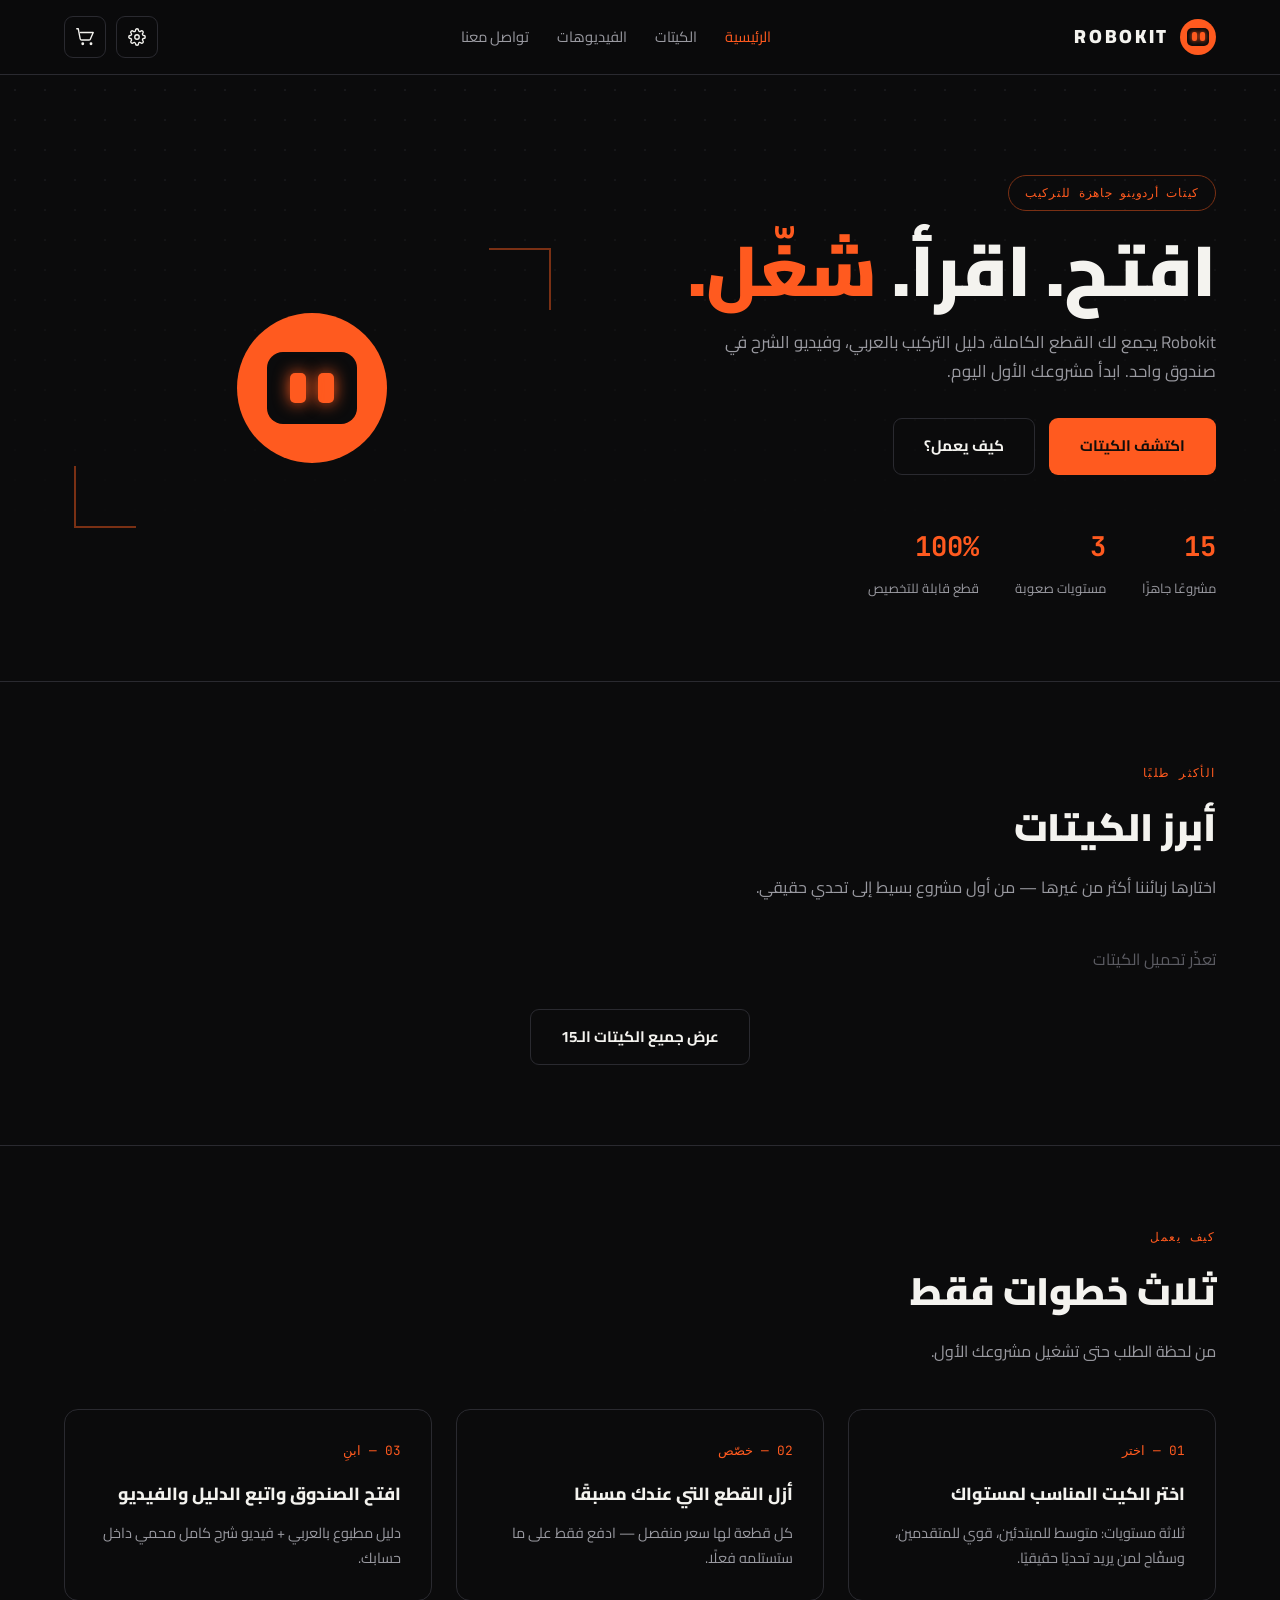
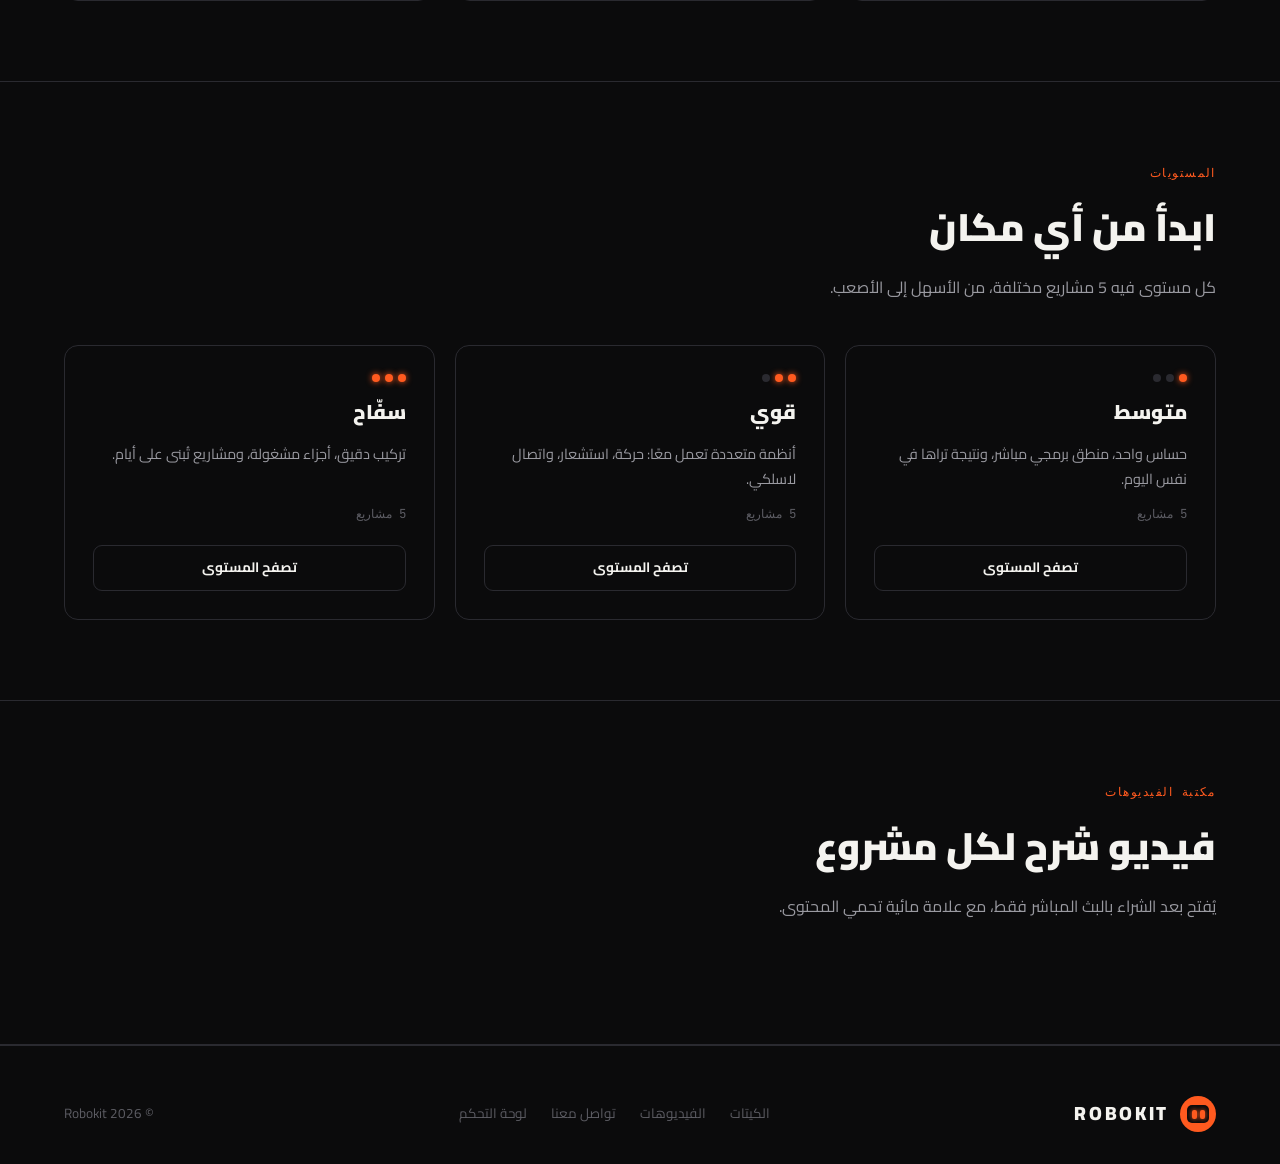
==== commit bf5de34b: "Rename index-final.html to index.html" ====
--- a/index.html
+++ b/index.html
@@ -4,570 +4,91 @@
 <meta charset="UTF-8">
 <meta name="viewport" content="width=device-width, initial-scale=1.0">
 <title>Robokit — كيتات أردوينو هندسية كاملة</title>
-<meta name="description" content="Robokit: كيتات أردوينو جاهزة بثلاث مستويات — متوسط، قوي، وسفاح. كل كيت يشمل القطع كاملة، دليل تركيب، وفيديو شرح حصري محمي.">
 <link rel="preconnect" href="https://fonts.googleapis.com">
 <link rel="preconnect" href="https://fonts.gstatic.com" crossorigin>
-<link href="https://fonts.googleapis.com/css2?family=Cairo:wght@400;500;600;700;800;900&family=JetBrains+Mono:wght@400;500;600;700&display=swap" rel="stylesheet">
+<link href="https://fonts.googleapis.com/css2?family=Cairo:wght@400;600;700;800;900&family=JetBrains+Mono:wght@400;600;700&display=swap" rel="stylesheet">
+<link rel="stylesheet" href="shared.css">
 <style>
-/* ============ Tokens ============ */
-:root{
-  --bg:#0b0b0c;
-  --surface:#161619;
-  --surface-2:#1e1e22;
-  --border:#2a2a30;
-  --orange:#ff5a1f;
-  --orange-soft:#ff7240;
-  --orange-dim:#7a3014;
-  --text:#f4f3ef;
-  --text-muted:#9a9aa1;
-  --text-faint:#5c5c63;
-  --radius:14px;
-  --radius-sm:9px;
-  --font-display:'Cairo',sans-serif;
-  --font-mono:'JetBrains Mono',monospace;
-  --container:1200px;
-}
-
-/* ============ Reset ============ */
-*{box-sizing:border-box; margin:0; padding:0;}
-html{scroll-behavior:smooth;}
-body{
-  font-family:var(--font-display);
-  background:var(--bg);
-  color:var(--text);
-  line-height:1.75;
-  -webkit-font-smoothing:antialiased;
-  overflow-x:hidden;
-}
-img,svg{display:block;}
-a{color:inherit; text-decoration:none;}
-ul{list-style:none;}
-button{font-family:inherit; cursor:pointer; border:none; background:none; color:inherit;}
-input{font-family:inherit;}
-:focus-visible{outline:2px solid var(--orange); outline-offset:2px;}
-
-.container{max-width:var(--container); margin-inline:auto; padding-inline:24px;}
-section{padding-block:84px;}
+.hero{position:relative;padding-block:100px 80px;border-bottom:1px solid var(--border);overflow:hidden;}
+.hero::before{content:'';position:absolute;inset:0;background-image:radial-gradient(var(--border) 1px,transparent 1px);background-size:30px 30px;mask-image:linear-gradient(to bottom,black,transparent 80%);opacity:.45;}
+.hero .container{position:relative;z-index:1;display:grid;grid-template-columns:1.1fr .9fr;gap:48px;align-items:center;}
+.eyebrow{display:inline-flex;align-items:center;gap:8px;font-family:var(--font-mono);font-size:.78rem;color:var(--orange);border:1px solid var(--orange-dim);border-radius:999px;padding:6px 16px;letter-spacing:.06em;margin-bottom:20px;}
+.hero-title{font-size:clamp(2.6rem,5.5vw,4.6rem);font-weight:900;line-height:1.12;margin-bottom:18px;}
+.hero-title span{color:var(--orange);}
+.hero-text{font-size:1.05rem;color:var(--text-muted);max-width:500px;margin-bottom:32px;}
+.hero-actions{display:flex;gap:14px;flex-wrap:wrap;margin-bottom:48px;}
+.hero-stats{display:flex;gap:36px;flex-wrap:wrap;}
+.hero-stat strong{display:block;font-family:var(--font-mono);font-size:1.7rem;color:var(--orange);margin-bottom:2px;}
+.hero-stat span{font-size:.82rem;color:var(--text-muted);}
+.hero-visual{display:flex;align-items:center;justify-content:center;height:300px;position:relative;}
+.hero-visual::before,.hero-visual::after{content:'';position:absolute;width:60px;height:60px;border:2px solid var(--orange-dim);}
+.hero-visual::before{top:10px;right:10px;border-width:2px 2px 0 0;}
+.hero-visual::after{bottom:10px;left:10px;border-width:0 0 2px 2px;}
+.bot-xl{width:150px;height:150px;border-radius:50%;background:var(--orange);display:flex;align-items:center;justify-content:center;}
+.bot-xl .bot-face{width:60%;height:48%;background:var(--bg);border-radius:16px;display:flex;align-items:center;justify-content:center;gap:12px;}
+.bot-xl .eye{width:16px;height:30px;background:var(--orange);border-radius:5px;box-shadow:0 0 16px var(--orange);animation:blink 5s infinite;}
+.bot-xl .eye:nth-child(2){animation-delay:.12s;}
+section{padding-block:80px;}
 .section-border{border-bottom:1px solid var(--border);}
-
-/* ============ Brand mark (robot face / signature element) ============ */
-.brand{display:flex; align-items:center; gap:11px;}
-.brand-text{font-weight:900; font-size:1.2rem; letter-spacing:.14em;}
-.brand-mark{
-  --size:36px;
-  width:var(--size); height:var(--size);
-  border-radius:50%;
-  background:var(--orange);
-  display:flex; align-items:center; justify-content:center;
-  flex-shrink:0;
-}
-.brand-mark .bot-face{
-  width:60%; height:48%;
-  background:var(--bg);
-  border-radius:5px;
-  display:flex; align-items:center; justify-content:center;
-  gap:3px;
-}
-.brand-mark .eye{
-  width:5px; height:9px;
-  background:var(--orange);
-  border-radius:2px;
-  box-shadow:0 0 5px var(--orange);
-  animation:blink 5s infinite;
-}
-.brand-mark .eye:nth-child(2){animation-delay:.12s;}
-.brand-mark--xl{--size:160px;}
-.brand-mark--xl .bot-face{border-radius:18px; gap:14px;}
-.brand-mark--xl .eye{width:18px; height:34px; border-radius:6px; box-shadow:0 0 18px var(--orange);}
-
-@keyframes blink{
-  0%, 88%, 100% { transform:scaleY(1); }
-  93% { transform:scaleY(.12); }
-}
-
-/* ============ Buttons ============ */
-.btn{
-  display:inline-flex; align-items:center; justify-content:center; gap:8px;
-  padding:14px 30px; border-radius:var(--radius-sm); font-weight:700; font-size:.95rem;
-  border:1px solid transparent; transition:all .2s; white-space:nowrap;
-}
-.btn-primary{background:var(--orange); color:#110d0a;}
-.btn-primary:hover{background:var(--orange-soft); box-shadow:0 0 0 4px rgba(255,90,31,.18);}
-.btn-outline{border-color:var(--border); color:var(--text);}
-.btn-outline:hover{border-color:var(--orange); color:var(--orange);}
-.btn-sm{padding:10px 18px; font-size:.85rem;}
-.btn-full{width:100%;}
-
-.icon-btn{
-  display:flex; align-items:center; justify-content:center; flex-shrink:0;
-  width:42px; height:42px; border:1px solid var(--border); border-radius:var(--radius-sm);
-  transition:border-color .2s, color .2s;
-}
-.icon-btn:hover{border-color:var(--orange); color:var(--orange);}
-.icon-btn svg{width:18px; height:18px;}
-
-/* ============ Header ============ */
-.site-header{
-  position:sticky; top:0; z-index:60;
-  background:rgba(11,11,12,.82);
-  backdrop-filter:blur(10px);
-  border-bottom:1px solid var(--border);
-}
-.site-header .container{
-  display:flex; align-items:center; justify-content:space-between; height:74px; gap:24px;
-}
-.nav{display:flex; align-items:center; gap:30px;}
-.nav a{font-size:.92rem; color:var(--text-muted); transition:color .2s;}
-.nav a:hover{color:var(--text);}
-.header-right{display:flex; align-items:center; gap:10px;}
-
-.cart-btn{position:relative;}
-.cart-badge{
-  position:absolute; top:-6px; left:-6px;
-  background:var(--orange); color:#110d0a; font-family:var(--font-mono);
-  font-size:.68rem; font-weight:700; min-width:18px; height:18px; border-radius:50%;
-  display:flex; align-items:center; justify-content:center; padding:0 4px;
-}
-.cart-badge[hidden]{display:none;}
-
-.menu-toggle{display:none;}
-
-/* ============ Hero ============ */
-.hero{
-  position:relative; padding-block:96px 76px; border-bottom:1px solid var(--border); overflow:hidden;
-}
-.hero::before{
-  content:''; position:absolute; inset:0;
-  background-image:radial-gradient(var(--border) 1px, transparent 1px);
-  background-size:30px 30px;
-  mask-image:linear-gradient(to bottom, black, transparent 78%);
-  opacity:.5;
-}
-.hero .container{
-  position:relative; z-index:1;
-  display:grid; grid-template-columns:1.15fr .85fr; gap:48px; align-items:center;
-}
-.eyebrow{
-  display:inline-flex; align-items:center; gap:8px;
-  font-family:var(--font-mono); font-size:.78rem; color:var(--orange);
-  border:1px solid var(--orange-dim); border-radius:999px; padding:6px 16px;
-  letter-spacing:.06em; margin-bottom:22px;
-}
-.hero-title{
-  font-size:clamp(2.5rem, 5.4vw, 4.4rem); font-weight:900; line-height:1.14; margin-bottom:20px;
-}
-.hero-title span{color:var(--orange);}
-.hero-text{font-size:1.04rem; color:var(--text-muted); max-width:520px; margin-bottom:32px;}
-.hero-actions{display:flex; gap:14px; flex-wrap:wrap; margin-bottom:52px;}
-.hero-stats{display:flex; gap:36px; flex-wrap:wrap;}
-.hero-stat strong{display:block; font-family:var(--font-mono); font-size:1.7rem; color:var(--orange); margin-bottom:2px;}
-.hero-stat span{font-size:.82rem; color:var(--text-muted);}
-
-.hero-visual{
-  position:relative; display:flex; align-items:center; justify-content:center;
-  height:320px;
-}
-.hero-visual::before, .hero-visual::after{
-  content:''; position:absolute; width:64px; height:64px; border:2px solid var(--orange-dim);
-}
-.hero-visual::before{top:8px; right:8px; border-width:2px 2px 0 0;}
-.hero-visual::after{bottom:8px; left:8px; border-width:0 0 2px 2px;}
-
-/* ============ How / includes ============ */
-.section-head{margin-bottom:48px; max-width:660px;}
-.section-eyebrow{
-  display:block; font-family:var(--font-mono); color:var(--orange); font-size:.8rem;
-  letter-spacing:.12em; text-transform:uppercase; margin-bottom:12px;
-}
-.section-title{font-size:clamp(1.8rem, 3.2vw, 2.5rem); font-weight:900; margin-bottom:14px;}
-.section-text{color:var(--text-muted); font-size:1rem;}
-
-.how-grid{display:grid; grid-template-columns:repeat(3,1fr); gap:24px;}
-.how-item{
-  border:1px solid var(--border); border-radius:var(--radius); padding:30px;
-  transition:border-color .2s;
-}
-.how-item:hover{border-color:var(--orange-dim);}
-.how-num{display:block; font-family:var(--font-mono); color:var(--orange); font-size:.82rem; margin-bottom:18px;}
-.how-item h3{font-size:1.15rem; font-weight:800; margin-bottom:10px;}
-.how-item p{color:var(--text-muted); font-size:.92rem;}
-
-/* ============ Kits section ============ */
-.level-tabs{display:flex; gap:10px; flex-wrap:wrap; margin-bottom:0;}
-.level-tab{
-  display:flex; align-items:center; gap:10px;
-  padding:13px 22px; border:1px solid var(--border); border-radius:999px;
-  font-weight:700; font-size:.92rem; color:var(--text-muted); transition:all .2s;
-}
-.level-tab .dot{width:6px; height:6px; border-radius:50%; background:var(--border);}
-.level-tab .dot.lit{background:currentColor;}
-.level-tab.active{border-color:var(--orange); color:var(--orange); background:rgba(255,90,31,.07);}
-.level-tab:not(.active):hover{border-color:var(--text-faint); color:var(--text);}
-
-.level-desc{color:var(--text-muted); font-size:.96rem; max-width:680px; margin:22px 0 36px;}
-
-.kit-grid{
-  display:grid; grid-template-columns:repeat(auto-fill, minmax(250px,1fr)); gap:20px;
-}
-.kit-grid[hidden]{display:none;}
-
-.kit-card{
-  position:relative;
-  background:var(--surface); border:1px solid var(--border); border-radius:var(--radius);
-  padding:26px; display:flex; flex-direction:column; gap:16px;
-  transition:border-color .2s, transform .2s;
-}
-.kit-card:hover{border-color:var(--orange-dim); transform:translateY(-3px);}
-.kit-card-top{display:flex; align-items:center; justify-content:space-between;}
-.kit-code{font-family:var(--font-mono); font-size:.78rem; color:var(--text-faint);}
-.level-dots{display:flex; gap:4px;}
-.level-dots .dot{width:7px; height:7px; border-radius:50%; background:var(--border);}
-.level-dots .dot.lit{background:var(--orange); box-shadow:0 0 6px var(--orange);}
-
-.kit-badge{
-  position:absolute; top:-11px; inset-inline-start:22px;
-  background:var(--orange); color:#110d0a; font-size:.7rem; font-weight:800;
-  padding:4px 12px; border-radius:999px;
-}
-
-.kit-title{font-size:1.12rem; font-weight:800;}
-.kit-desc{font-size:.88rem; color:var(--text-muted); flex-grow:1;}
-.kit-price{font-family:var(--font-mono); font-size:1.45rem; font-weight:700; color:var(--orange);}
-.kit-price .currency{font-size:.8rem; color:var(--text-muted); font-weight:400; margin-inline-start:4px;}
-.kit-actions{display:flex; gap:10px;}
-.kit-actions .btn{flex-grow:1;}
-
-/* ============ Modal ============ */
-.modal-overlay{
-  position:fixed; inset:0; z-index:120; padding:20px;
-  background:rgba(6,6,7,.72); backdrop-filter:blur(5px);
-  display:flex; align-items:center; justify-content:center;
-  opacity:0; visibility:hidden; transition:opacity .25s;
-}
-.modal-overlay.open{opacity:1; visibility:visible;}
-.modal{
-  position:relative;
-  background:var(--surface-2); border:1px solid var(--border); border-radius:var(--radius);
-  width:100%; max-width:680px; max-height:88vh; overflow-y:auto;
-  transform:translateY(18px); transition:transform .25s;
-}
-.modal-overlay.open .modal{transform:translateY(0);}
-.modal-close{
-  position:absolute; top:18px; inset-inline-start:18px; z-index:2;
-  width:38px; height:38px; border-radius:50%; border:1px solid var(--border);
-  display:flex; align-items:center; justify-content:center; color:var(--text-muted);
-  background:var(--surface-2); transition:all .2s;
-}
-.modal-close:hover{border-color:var(--orange); color:var(--orange);}
-.modal-close svg{width:16px; height:16px;}
-
-.modal-head{padding:34px 32px 0;}
-.modal-meta{display:flex; align-items:center; gap:12px; margin-bottom:12px;}
-.modal-code{font-family:var(--font-mono); color:var(--text-faint); font-size:.85rem;}
-.level-badge{
-  font-size:.74rem; font-weight:700; padding:4px 11px; border-radius:999px;
-  border:1px solid var(--orange-dim); color:var(--orange);
-}
-.modal-title{font-size:1.55rem; font-weight:900; margin-bottom:12px;}
-.modal-desc{color:var(--text-muted); margin-bottom:30px; font-size:.95rem;}
-
-.modal-body{padding:0 32px;}
-.includes-list{display:grid; gap:16px; margin-bottom:34px;}
-.includes-list li{display:flex; gap:13px; align-items:flex-start; font-size:.92rem;}
-.includes-list .ic{
-  width:34px; height:34px; border-radius:9px; background:rgba(255,90,31,.1);
-  display:flex; align-items:center; justify-content:center; color:var(--orange); flex-shrink:0;
-}
-.includes-list .ic svg{width:17px; height:17px;}
-.includes-list b{display:block; margin-bottom:2px;}
-.includes-list .muted{color:var(--text-muted); font-size:.88rem;}
-
-.modal h4{font-size:.98rem; font-weight:800; margin-bottom:6px;}
-.modal-hint{font-size:.85rem; color:var(--text-muted); margin-bottom:16px;}
-
-.parts-list{
-  display:flex; flex-direction:column; margin-bottom:30px;
-  border:1px solid var(--border); border-radius:var(--radius-sm); overflow:hidden;
-}
-.part-row{
-  display:flex; align-items:center; justify-content:space-between; gap:12px;
-  padding:13px 16px; font-size:.9rem; border-bottom:1px solid var(--border);
-  cursor:pointer; transition:background .15s;
-}
-.parts-list .part-row:last-child{border-bottom:none;}
-.part-row:hover{background:rgba(255,255,255,.025);}
-.part-row.core{cursor:default;}
-.part-name{display:flex; align-items:center; gap:11px;}
-.part-name input{width:17px; height:17px; accent-color:var(--orange);}
-.core-tag{
-  font-family:var(--font-mono); font-size:.68rem; color:var(--text-faint);
-  border:1px solid var(--border); border-radius:4px; padding:2px 7px;
-}
-.part-price{font-family:var(--font-mono); color:var(--text-muted); font-size:.88rem;}
-
-.video-block{
-  position:relative; aspect-ratio:16/9; border-radius:var(--radius-sm); overflow:hidden;
-  background:linear-gradient(135deg,var(--surface),#0a0a0b); border:1px solid var(--border);
-  display:flex; flex-direction:column; align-items:center; justify-content:center; gap:10px;
-  margin-bottom:30px; text-align:center; padding:0 24px;
-  user-select:none;
-}
-.video-block .watermark{
-  position:absolute; inset:0; display:flex; align-items:center; justify-content:center;
-  font-size:2.4rem; font-weight:900; color:rgba(255,90,31,.045); letter-spacing:.35em;
-  transform:rotate(-18deg); white-space:nowrap; pointer-events:none;
-}
-.video-block svg{position:relative; z-index:1; width:30px; height:30px; color:var(--orange);}
-.video-block strong{position:relative; z-index:1; font-size:.96rem;}
-.video-block p{position:relative; z-index:1; font-size:.84rem; color:var(--text-muted); max-width:420px;}
-
-.modal-footer{
-  position:sticky; bottom:0; background:var(--surface-2); border-top:1px solid var(--border);
-  padding:20px 32px; display:flex; align-items:center; justify-content:space-between; gap:16px; flex-wrap:wrap;
-}
-.modal-total-label{font-size:.82rem; color:var(--text-muted); display:block; margin-bottom:2px;}
-.modal-total{font-family:var(--font-mono); font-size:1.5rem; font-weight:700; color:var(--orange);}
-
-/* ============ Video library ============ */
-.video-grid{display:grid; grid-template-columns:repeat(auto-fill, minmax(220px,1fr)); gap:16px;}
-.video-card{border:1px solid var(--border); border-radius:var(--radius); overflow:hidden; transition:border-color .2s;}
-.video-card:hover{border-color:var(--orange-dim);}
-.video-thumb{
-  position:relative; aspect-ratio:16/10; overflow:hidden;
-  background:linear-gradient(135deg,var(--surface),#0a0a0b);
-  display:flex; align-items:center; justify-content:center;
-  user-select:none;
-}
-.video-thumb .watermark-text{
-  position:absolute; font-size:1.7rem; font-weight:900; color:rgba(255,90,31,.045);
-  letter-spacing:.35em; transform:rotate(-18deg); white-space:nowrap;
-}
-.video-lock{position:relative; z-index:1; display:flex; flex-direction:column; align-items:center; gap:7px; color:var(--text-faint);}
-.video-lock svg{width:22px; height:22px;}
-.video-lock span{font-size:.74rem;}
-.video-meta{padding:13px 15px; display:flex; flex-direction:column; gap:4px;}
-.video-code{font-family:var(--font-mono); font-size:.7rem; color:var(--text-faint);}
-.video-title{font-size:.88rem; font-weight:700;}
-
-/* ============ Footer ============ */
-.site-footer{padding-block:50px 32px;}
-.footer-top{display:flex; justify-content:space-between; gap:48px; flex-wrap:wrap; margin-bottom:44px;}
-.footer-brand p{color:var(--text-muted); font-size:.9rem; max-width:300px; margin-top:14px;}
-.footer-cols{display:flex; gap:56px; flex-wrap:wrap;}
-.footer-col h4{
-  font-family:var(--font-mono); font-size:.76rem; color:var(--text-faint);
-  text-transform:uppercase; letter-spacing:.1em; margin-bottom:16px;
-}
-.footer-col ul{display:flex; flex-direction:column; gap:11px;}
-.footer-col a{color:var(--text-muted); font-size:.9rem; transition:color .2s;}
-.footer-col a:hover{color:var(--orange);}
-.footer-bottom{
-  border-top:1px solid var(--border); padding-top:24px;
-  display:flex; justify-content:space-between; flex-wrap:wrap; gap:12px;
-  color:var(--text-faint); font-size:.84rem;
-}
-.admin-link{color:var(--text-faint); transition:color .2s;}
-.admin-link:hover{color:var(--orange);}
-
-/* ============ Cart drawer ============ */
-.cart-overlay{
-  position:fixed; inset:0; z-index:110; background:rgba(6,6,7,.65);
-  opacity:0; visibility:hidden; transition:opacity .25s;
-}
-.cart-overlay.open{opacity:1; visibility:visible;}
-.cart-drawer{
-  position:fixed; top:0; bottom:0; right:0; width:400px; max-width:92vw;
-  background:var(--surface-2); border-left:1px solid var(--border);
-  display:flex; flex-direction:column; transform:translateX(100%); transition:transform .3s ease;
-}
-.cart-overlay.open .cart-drawer{transform:translateX(0);}
-.cart-head{padding:24px; border-bottom:1px solid var(--border); display:flex; align-items:center; justify-content:space-between;}
-.cart-head h3{font-size:1.1rem; font-weight:800;}
-.cart-items{flex:1; overflow-y:auto; padding:18px 24px; display:flex; flex-direction:column; gap:16px;}
-.cart-empty{color:var(--text-muted); font-size:.92rem; text-align:center; padding:50px 10px;}
-.cart-item{display:flex; justify-content:space-between; align-items:flex-start; gap:12px; padding-bottom:16px; border-bottom:1px solid var(--border);}
-.cart-item-title{font-weight:700; font-size:.92rem; margin-bottom:4px;}
-.cart-item-meta{font-family:var(--font-mono); font-size:.74rem; color:var(--text-faint);}
-.cart-item-right{display:flex; flex-direction:column; align-items:flex-end; gap:10px;}
-.cart-item-price{font-family:var(--font-mono); font-weight:700; color:var(--orange); font-size:.9rem;}
-.cart-remove{color:var(--text-faint); transition:color .2s;}
-.cart-remove:hover{color:var(--orange);}
-.cart-remove svg{width:15px; height:15px;}
-.cart-footer{padding:22px 24px; border-top:1px solid var(--border);}
-.cart-subtotal{display:flex; justify-content:space-between; align-items:center; margin-bottom:16px; font-weight:700;}
-.cart-subtotal strong{font-family:var(--font-mono); color:var(--orange); font-size:1.15rem;}
-.cart-note{font-size:.78rem; color:var(--text-faint); margin-top:12px; text-align:center;}
-
-/* ============ Toast ============ */
-.toast{
-  position:fixed; bottom:26px; left:50%; transform:translate(-50%,16px);
-  background:var(--surface-2); border:1px solid var(--orange-dim); color:var(--text);
-  padding:14px 26px; border-radius:var(--radius-sm); font-size:.9rem; max-width:90vw;
-  text-align:center; box-shadow:0 10px 30px rgba(0,0,0,.45);
-  opacity:0; visibility:hidden; transition:all .3s; z-index:200;
-}
-.toast.show{opacity:1; visibility:visible; transform:translate(-50%,0);}
-
-/* ============ Forms (shared by cart checkout + admin) ============ */
-.field{display:flex; flex-direction:column; gap:6px; margin-bottom:16px;}
-.field label{font-size:.82rem; color:var(--text-muted);}
-.muted{color:var(--text-muted); font-size:.88rem;}
-.error-text{color:var(--orange); font-size:.85rem; text-align:center; margin-top:4px;}
-input[type=text], input[type=number], input[type=tel], input[type=password], textarea, select{
-  background:var(--surface); border:1px solid var(--border); border-radius:var(--radius-sm);
-  color:var(--text); padding:11px 14px; font-family:inherit; font-size:.92rem; width:100%;
-  transition:border-color .2s;
-}
-input:focus, textarea:focus, select:focus{border-color:var(--orange);}
-textarea{resize:vertical; min-height:62px; line-height:1.6;}
-
-/* ============ Checkout form inside cart ============ */
-.checkout-form{margin-bottom:18px; padding-top:18px; border-top:1px solid var(--border);}
-.checkout-form[hidden]{display:none;}
-
-/* ============ Admin: login ============ */
-.admin-login{
-  min-height:100vh; display:flex; align-items:center; justify-content:center; padding:24px;
-  background-image:radial-gradient(var(--border) 1px, transparent 1px); background-size:30px 30px;
-}
-.admin-login-card{
-  width:100%; max-width:380px; background:var(--surface); border:1px solid var(--border);
-  border-radius:var(--radius); padding:36px;
-}
-.admin-login-card .brand{margin-bottom:24px;}
-.admin-login-card h2{font-size:1.4rem; font-weight:900; margin-bottom:8px;}
-.admin-login-card > p.muted{margin-bottom:24px;}
-.back-link{display:block; text-align:center; color:var(--text-muted); font-size:.85rem; margin-top:16px; transition:color .2s;}
-.back-link:hover{color:var(--orange);}
-
-/* ============ Admin: dashboard shell ============ */
-.admin-dashboard{min-height:100vh;}
-.admin-header{
-  display:flex; align-items:center; justify-content:space-between;
-  padding:20px 24px; border-bottom:1px solid var(--border); flex-wrap:wrap; gap:14px;
-}
-.admin-tag{font-size:.74rem; color:var(--text-faint); font-weight:400; letter-spacing:0;}
-.admin-header-actions{display:flex; gap:10px;}
-.admin-tabs{display:flex; gap:8px; padding:18px 24px 0;}
-.admin-tab{
-  padding:11px 24px; border-radius:999px; border:1px solid var(--border);
-  font-weight:700; font-size:.9rem; color:var(--text-muted); transition:all .2s;
-}
-.admin-tab.active{border-color:var(--orange); color:var(--orange); background:rgba(255,90,31,.07);}
-.admin-content{padding:28px 24px 64px; max-width:980px; margin-inline:auto;}
-.admin-toolbar{display:flex; align-items:center; justify-content:space-between; gap:16px; margin-bottom:24px; flex-wrap:wrap;}
-.admin-toolbar h2{font-size:1.2rem; font-weight:800;}
-.admin-toolbar-actions{display:flex; gap:10px; flex-wrap:wrap;}
-.confirm-state{border-color:var(--orange) !important; color:var(--orange) !important;}
-
-/* ============ Admin: orders ============ */
-.orders-empty{color:var(--text-muted); text-align:center; padding:48px 0; border:1px dashed var(--border); border-radius:var(--radius);}
-.order-card{border:1px solid var(--border); border-radius:var(--radius); padding:22px; margin-bottom:16px;}
-.order-head{display:flex; align-items:center; justify-content:space-between; gap:16px; flex-wrap:wrap; margin-bottom:14px;}
-.order-head strong{font-family:var(--font-mono); font-size:.95rem;}
-.order-head .muted{font-family:var(--font-mono); font-size:.78rem; margin-inline-start:10px;}
-.status-select{width:auto; min-width:150px;}
-.order-customer{display:flex; gap:18px; flex-wrap:wrap; font-size:.88rem; color:var(--text-muted); margin-bottom:14px; padding-bottom:14px; border-bottom:1px solid var(--border);}
-.order-customer b{color:var(--text);}
-.order-items{display:flex; flex-direction:column; gap:8px; margin-bottom:14px;}
-.order-item{display:flex; justify-content:space-between; gap:12px; font-size:.88rem;}
-.order-item .muted{font-size:.78rem;}
-.order-total{display:flex; justify-content:space-between; font-weight:800; padding-top:10px; border-top:1px solid var(--border);}
-.order-total strong{color:var(--orange); font-family:var(--font-mono);}
-
-/* ============ Admin: catalog editor ============ */
-.admin-level-tabs{display:flex; gap:8px; margin-bottom:24px; flex-wrap:wrap;}
-.admin-level-tab{
-  padding:10px 20px; border-radius:999px; border:1px solid var(--border);
-  font-weight:700; font-size:.88rem; color:var(--text-muted); transition:all .2s;
-}
-.admin-level-tab.active{border-color:var(--orange); color:var(--orange); background:rgba(255,90,31,.07);}
-.kit-edit{border:1px solid var(--border); border-radius:var(--radius); padding:22px; margin-bottom:18px;}
-.kit-edit-head{display:flex; align-items:center; justify-content:space-between; margin-bottom:16px; gap:12px;}
-.badge-toggle, .core-toggle{display:flex; align-items:center; gap:6px; font-size:.82rem; color:var(--text-muted); white-space:nowrap;}
-.badge-toggle input, .core-toggle input{accent-color:var(--orange); width:15px; height:15px;}
-.parts-edit{display:flex; flex-direction:column; gap:8px; margin-bottom:12px;}
-.part-edit-row{display:grid; grid-template-columns:1fr 84px auto auto; gap:8px; align-items:center;}
-.remove-part-btn{
-  width:36px; height:36px; border:1px solid var(--border); border-radius:var(--radius-sm);
-  color:var(--text-faint); font-size:1.1rem; transition:all .2s; flex-shrink:0;
-}
-.remove-part-btn:hover{border-color:var(--orange); color:var(--orange);}
-.add-part-btn{margin-top:4px;}
-.kit-edit-total{margin-top:14px; padding-top:14px; border-top:1px solid var(--border); font-size:.92rem; color:var(--text-muted);}
-.kit-edit-total strong{color:var(--orange); font-family:var(--font-mono);}
-
-/* ============ Responsive ============ */
-@media (max-width:980px){
-  .hero .container{grid-template-columns:1fr;}
-  .hero-visual{height:200px; order:-1;}
-  .how-grid{grid-template-columns:1fr;}
-}
-@media (max-width:760px){
-  .nav{
-    position:absolute; top:74px; right:0; left:0; background:var(--bg);
-    border-bottom:1px solid var(--border); flex-direction:column; align-items:flex-start;
-    padding:20px 24px; gap:16px; display:none;
-  }
-  .nav.open{display:flex;}
-  .menu-toggle{display:flex;}
-  section{padding-block:58px;}
-  .footer-top{gap:32px;}
-  .footer-cols{gap:36px;}
-}
+.sec-head{margin-bottom:44px;}
+.sec-eyebrow{display:block;font-family:var(--font-mono);color:var(--orange);font-size:.78rem;letter-spacing:.12em;text-transform:uppercase;margin-bottom:10px;}
+.sec-title{font-size:clamp(1.8rem,3vw,2.4rem);font-weight:900;margin-bottom:12px;}
+.sec-text{color:var(--text-muted);font-size:1rem;max-width:580px;}
+.featured-grid{display:grid;grid-template-columns:repeat(auto-fill,minmax(240px,1fr));gap:20px;}
+.featured-card{background:var(--surface);border:1px solid var(--border);border-radius:var(--radius);padding:26px;display:flex;flex-direction:column;gap:12px;transition:border-color .2s,transform .2s;position:relative;overflow:hidden;}
+.featured-card:hover{border-color:var(--orange-dim);transform:translateY(-3px);}
+.featured-card::before{content:'';position:absolute;top:0;right:0;left:0;height:2px;background:var(--orange);transform:scaleX(0);transform-origin:right;transition:transform .3s;}
+.featured-card:hover::before{transform:scaleX(1);}
+.fc-badge{display:inline-flex;font-size:.7rem;font-weight:800;color:var(--orange);border:1px solid var(--orange-dim);border-radius:999px;padding:3px 10px;align-self:flex-start;}
+.fc-code{font-family:var(--font-mono);font-size:.75rem;color:var(--text-faint);}
+.fc-title{font-size:1.08rem;font-weight:800;flex-grow:1;}
+.fc-desc{font-size:.88rem;color:var(--text-muted);}
+.fc-footer{display:flex;align-items:center;justify-content:space-between;gap:12px;margin-top:4px;}
+.fc-price{font-family:var(--font-mono);font-size:1.3rem;font-weight:700;color:var(--orange);}
+.fc-price small{font-size:.75rem;color:var(--text-muted);font-weight:400;margin-inline-start:4px;}
+.fc-level{display:flex;gap:4px;}
+.fc-level span{width:7px;height:7px;border-radius:50%;background:var(--border);}
+.fc-level span.on{background:var(--orange);box-shadow:0 0 5px var(--orange);}
+.featured-cta{text-align:center;margin-top:36px;}
+.how-grid{display:grid;grid-template-columns:repeat(3,1fr);gap:24px;}
+.how-card{border:1px solid var(--border);border-radius:var(--radius);padding:30px;}
+.how-num{font-family:var(--font-mono);font-size:.8rem;color:var(--orange);display:block;margin-bottom:16px;}
+.how-card h3{font-size:1.1rem;font-weight:800;margin-bottom:10px;}
+.how-card p{font-size:.9rem;color:var(--text-muted);}
+.levels-grid{display:grid;grid-template-columns:repeat(3,1fr);gap:20px;}
+.level-card{border:1px solid var(--border);border-radius:var(--radius);padding:28px;display:flex;flex-direction:column;gap:12px;transition:border-color .2s;}
+.level-card:hover{border-color:var(--orange-dim);}
+.level-dots{display:flex;gap:5px;}
+.level-dots span{width:8px;height:8px;border-radius:50%;background:var(--border);}
+.level-dots span.on{background:var(--orange);box-shadow:0 0 6px var(--orange);}
+.level-card h3{font-size:1.25rem;font-weight:900;}
+.level-card p{font-size:.9rem;color:var(--text-muted);flex-grow:1;}
+.level-count{font-family:var(--font-mono);font-size:.78rem;color:var(--text-faint);}
+.video-grid{display:grid;grid-template-columns:repeat(auto-fill,minmax(220px,1fr));gap:16px;}
+.video-card{border:1px solid var(--border);border-radius:var(--radius);overflow:hidden;}
+.video-thumb{aspect-ratio:16/10;background:linear-gradient(135deg,var(--surface),#0a0a0b);display:flex;flex-direction:column;align-items:center;justify-content:center;gap:8px;color:var(--text-faint);user-select:none;position:relative;overflow:hidden;}
+.video-thumb .wm{position:absolute;font-size:1.6rem;font-weight:900;color:rgba(255,90,31,.04);letter-spacing:.3em;transform:rotate(-18deg);white-space:nowrap;}
+.video-thumb svg{width:22px;height:22px;position:relative;}
+.video-thumb span{font-size:.74rem;position:relative;}
+.video-meta{padding:12px 14px;}
+.video-code{font-family:var(--font-mono);font-size:.7rem;color:var(--text-faint);display:block;margin-bottom:4px;}
+.video-title{font-size:.88rem;font-weight:700;}
+@media(max-width:900px){.hero .container{grid-template-columns:1fr;}.hero-visual{height:180px;order:-1;}.how-grid,.levels-grid{grid-template-columns:1fr;}}
+@media(max-width:600px){section{padding-block:56px;}}
 </style>
 </head>
 <body>
-
-<div id="customerView">
-
-<!-- ============ Header ============ -->
-<header class="site-header">
-  <div class="container">
-    <a href="#top" class="brand">
-      <span class="brand-mark" aria-hidden="true">
-        <span class="bot-face"><span class="eye"></span><span class="eye"></span></span>
-      </span>
-      <span class="brand-text">ROBOKIT</span>
-    </a>
-
-    <nav class="nav" id="siteNav">
-      <a href="#kits">الكيتات</a>
-      <a href="#how">ماذا تحصل عليه</a>
-      <a href="#videos">مكتبة الفيديوهات</a>
-      <a href="#contact">تواصل معنا</a>
-    </nav>
-
-    <div class="header-right">
-      <a href="#admin" class="icon-btn" id="adminEntry" aria-label="لوحة التحكم" title="لوحة التحكم">
-        <svg viewBox="0 0 24 24" fill="none" stroke="currentColor" stroke-width="1.8" stroke-linecap="round" stroke-linejoin="round"><circle cx="12" cy="12" r="3"/><path d="M19.4 15a1.65 1.65 0 0 0 .33 1.82l.06.06a2 2 0 1 1-2.83 2.83l-.06-.06a1.65 1.65 0 0 0-1.82-.33 1.65 1.65 0 0 0-1 1.51V21a2 2 0 0 1-4 0v-.09A1.65 1.65 0 0 0 9 19.4a1.65 1.65 0 0 0-1.82.33l-.06.06a2 2 0 1 1-2.83-2.83l.06-.06a1.65 1.65 0 0 0 .33-1.82A1.65 1.65 0 0 0 3 9.99V10A1.65 1.65 0 0 0 1.49 9H1a2 2 0 0 1 0-4h.09A1.65 1.65 0 0 0 2.6 4.6a1.65 1.65 0 0 0-.33-1.82l-.06-.06a2 2 0 1 1 2.83-2.83l.06.06a1.65 1.65 0 0 0 1.82.33H7A1.65 1.65 0 0 0 8.01 1H8a2 2 0 0 1 4 0v.09c0 .69.39 1.32 1 1.51.62.2 1.32.06 1.82-.33l.06-.06a2 2 0 1 1 2.83 2.83l-.06.06a1.65 1.65 0 0 0-.33 1.82V7c.2.61.83 1 1.51 1H21a2 2 0 0 1 0 4h-.09c-.69 0-1.32.39-1.51 1z"/></svg>
-      </a>
-      <button class="icon-btn cart-btn" id="cartToggle" aria-label="سلة المشتريات">
-        <svg viewBox="0 0 24 24" fill="none" stroke="currentColor" stroke-width="1.8" stroke-linecap="round" stroke-linejoin="round"><circle cx="9" cy="21" r="1"/><circle cx="20" cy="21" r="1"/><path d="M1 1h2l2.6 13.4a2 2 0 0 0 2 1.6h9.7a2 2 0 0 0 2-1.6L23 6H6"/></svg>
-        <span class="cart-badge" id="cartBadge" hidden>0</span>
-      </button>
-      <button class="icon-btn menu-toggle" id="menuToggle" aria-label="القائمة">
-        <svg viewBox="0 0 24 24" fill="none" stroke="currentColor" stroke-width="1.8" stroke-linecap="round" stroke-linejoin="round"><path d="M3 6h18M3 12h18M3 18h18"/></svg>
-      </button>
-    </div>
-  </div>
-</header>
-
-<main id="top">
-
-  <!-- ============ Hero ============ -->
+<div id="headerMount"></div>
+<main>
   <section class="hero">
     <div class="container">
       <div>
         <span class="eyebrow">كيتات أردوينو جاهزة للتركيب</span>
         <h1 class="hero-title">افتح. اقرأ. <span>شغّل.</span></h1>
-        <p class="hero-text">
-          كل كيت من Robokit يضم القطع كاملة، دليل تركيب مطبوع بالعربية، ورابط فيديو يشرح كل خطوة من الصفر.
-          ثلاث مستويات صعوبة — من أول دائرة تبنيها، إلى مشروع تأخذ تركيبه على محمل الجد.
-        </p>
+        <p class="hero-text">Robokit يجمع لك القطع الكاملة، دليل التركيب بالعربي، وفيديو الشرح في صندوق واحد. ابدأ مشروعك الأول اليوم.</p>
         <div class="hero-actions">
-          <a href="#kits" class="btn btn-primary">استعرض الكيتات</a>
-          <a href="#how" class="btn btn-outline">ماذا تحصل عليه في كل كيت</a>
+          <a href="projects.html" class="btn btn-primary">اكتشف الكيتات</a>
+          <a href="#how" class="btn btn-outline">كيف يعمل؟</a>
         </div>
         <div class="hero-stats">
           <div class="hero-stat"><strong>15</strong><span>مشروعًا جاهزًا</span></div>
@@ -576,1335 +97,154 @@
         </div>
       </div>
       <div class="hero-visual">
-        <span class="brand-mark brand-mark--xl" aria-hidden="true">
-          <span class="bot-face"><span class="eye"></span><span class="eye"></span></span>
-        </span>
-      </div>
-    </div>
-  </section>
-
-  <!-- ============ How / what's included ============ -->
-  <section id="how" class="section-border">
-    <div class="container">
-      <div class="section-head">
-        <span class="section-eyebrow">ما الذي تحصل عليه</span>
-        <h2 class="section-title">كل كيت يضم ثلاثة عناصر</h2>
-        <p class="section-text">بهذا الترتيب تحديدًا: تفتح الصندوق، تقرأ الدليل، ثم تتابع الفيديو لتشغّل المشروع بثقة.</p>
+        <div class="bot-xl"><div class="bot-face"><span class="eye"></span><span class="eye"></span></div></div>
+      </div>
+    </div>
+  </section>
+
+  <section class="section-border" id="featured">
+    <div class="container">
+      <div class="sec-head">
+        <span class="sec-eyebrow">الأكثر طلبًا</span>
+        <h2 class="sec-title">أبرز الكيتات</h2>
+        <p class="sec-text">اختارها زبائننا أكثر من غيرها — من أول مشروع بسيط إلى تحدي حقيقي.</p>
+      </div>
+      <div class="featured-grid" id="featuredGrid"><div style="color:var(--text-faint);font-size:.9rem">جارٍ تحميل الكيتات…</div></div>
+      <div class="featured-cta"><a href="projects.html" class="btn btn-outline">عرض جميع الكيتات الـ15</a></div>
+    </div>
+  </section>
+
+  <section class="section-border" id="how">
+    <div class="container">
+      <div class="sec-head">
+        <span class="sec-eyebrow">كيف يعمل</span>
+        <h2 class="sec-title">ثلاث خطوات فقط</h2>
+        <p class="sec-text">من لحظة الطلب حتى تشغيل مشروعك الأول.</p>
       </div>
       <div class="how-grid">
-        <div class="how-item">
-          <span class="how-num">01 — القطع الكاملة</span>
-          <h3>كل مكوّن داخل الصندوق</h3>
-          <p>كل القطع المطلوبة للمشروع، بالكميات والمقاسات الصحيحة، بلا نواقص وبلا حاجة للبحث في متاجر متعددة.</p>
-        </div>
-        <div class="how-item">
-          <span class="how-num">02 — دليل التركيب</span>
-          <h3>كتيب خطوة بخطوة بالعربية</h3>
-          <p>شرح مرتب من التوصيل إلى البرمجة، مع قسم لاستكشاف الأعطال الشائعة عند أول تشغيل.</p>
-        </div>
-        <div class="how-item">
-          <span class="how-num">03 — الفيديو التعليمي</span>
-          <h3>رابط حصري يشرح كل التفاصيل</h3>
-          <p>فيديو كامل يُعرض داخل حسابك فقط بالبث المباشر، مع علامة مائية تحمي المحتوى من النسخ والتحميل.</p>
-        </div>
-      </div>
-    </div>
-  </section>
-
-  <!-- ============ Kits ============ -->
-  <section id="kits" class="section-border">
-    <div class="container">
-      <div class="section-head">
-        <span class="section-eyebrow">الكيتات</span>
-        <h2 class="section-title">اختر مستوى التحدي</h2>
-        <p class="section-text">خمسة مشاريع في كل مستوى. اضغط على أي كيت لمشاهدة القطع كاملة، وأزل ما لا تحتاجه قبل إضافته إلى السلة — السعر يتحدث فورًا.</p>
-      </div>
-
-      <div class="level-tabs" id="levelTabs">
-        <button class="level-tab active" data-level="medium">
-          <span class="level-dots" aria-hidden="true"><span class="dot lit"></span><span class="dot"></span><span class="dot"></span></span>
-          متوسط
-        </button>
-        <button class="level-tab" data-level="strong">
-          <span class="level-dots" aria-hidden="true"><span class="dot lit"></span><span class="dot lit"></span><span class="dot"></span></span>
-          قوي
-        </button>
-        <button class="level-tab" data-level="extreme">
-          <span class="level-dots" aria-hidden="true"><span class="dot lit"></span><span class="dot lit"></span><span class="dot lit"></span></span>
-          سفّاح
-        </button>
-      </div>
-
-      <p class="level-desc" id="levelDesc"></p>
-
-      <div class="kit-grid" id="grid-medium"></div>
-      <div class="kit-grid" id="grid-strong" hidden></div>
-      <div class="kit-grid" id="grid-extreme" hidden></div>
-    </div>
-  </section>
-
-  <!-- ============ Video library ============ -->
-  <section id="videos" class="section-border">
-    <div class="container">
-      <div class="section-head">
-        <span class="section-eyebrow">مكتبة الفيديوهات</span>
-        <h2 class="section-title">فيديو شرح لكل مشروع</h2>
-        <p class="section-text">كل مشروع له فيديو شرح كامل. يُفتح الفيديو في مكتبتك تلقائيًا بعد شراء الكيت المرتبط، ويُعرض بالبث المباشر فقط — بلا روابط تحميل، وبعلامة مائية تحمل بيانات المشتري.</p>
+        <div class="how-card"><span class="how-num">01 — اختر</span><h3>اختر الكيت المناسب لمستواك</h3><p>ثلاثة مستويات: متوسط للمبتدئين، قوي للمتقدمين، وسفّاح لمن يريد تحديًا حقيقيًا.</p></div>
+        <div class="how-card"><span class="how-num">02 — خصّص</span><h3>أزل القطع التي عندك مسبقًا</h3><p>كل قطعة لها سعر منفصل — ادفع فقط على ما ستستلمه فعلًا.</p></div>
+        <div class="how-card"><span class="how-num">03 — ابنِ</span><h3>افتح الصندوق واتبع الدليل والفيديو</h3><p>دليل مطبوع بالعربي + فيديو شرح كامل محمي داخل حسابك.</p></div>
+      </div>
+    </div>
+  </section>
+
+  <section class="section-border">
+    <div class="container">
+      <div class="sec-head">
+        <span class="sec-eyebrow">المستويات</span>
+        <h2 class="sec-title">ابدأ من أي مكان</h2>
+        <p class="sec-text">كل مستوى فيه 5 مشاريع مختلفة، من الأسهل إلى الأصعب.</p>
+      </div>
+      <div class="levels-grid">
+        <div class="level-card">
+          <div class="level-dots"><span class="on"></span><span></span><span></span></div>
+          <h3>متوسط</h3>
+          <p>حساس واحد، منطق برمجي مباشر، ونتيجة تراها في نفس اليوم.</p>
+          <span class="level-count">5 مشاريع</span>
+          <a href="projects.html?level=medium" class="btn btn-outline btn-sm" style="margin-top:8px;">تصفح المستوى</a>
+        </div>
+        <div class="level-card">
+          <div class="level-dots"><span class="on"></span><span class="on"></span><span></span></div>
+          <h3>قوي</h3>
+          <p>أنظمة متعددة تعمل معًا: حركة، استشعار، واتصال لاسلكي.</p>
+          <span class="level-count">5 مشاريع</span>
+          <a href="projects.html?level=strong" class="btn btn-outline btn-sm" style="margin-top:8px;">تصفح المستوى</a>
+        </div>
+        <div class="level-card">
+          <div class="level-dots"><span class="on"></span><span class="on"></span><span class="on"></span></div>
+          <h3>سفّاح</h3>
+          <p>تركيب دقيق، أجزاء مشغولة، ومشاريع تُبنى على أيام.</p>
+          <span class="level-count">5 مشاريع</span>
+          <a href="projects.html?level=extreme" class="btn btn-outline btn-sm" style="margin-top:8px;">تصفح المستوى</a>
+        </div>
+      </div>
+    </div>
+  </section>
+
+  <section class="section-border" id="videos">
+    <div class="container">
+      <div class="sec-head">
+        <span class="sec-eyebrow">مكتبة الفيديوهات</span>
+        <h2 class="sec-title">فيديو شرح لكل مشروع</h2>
+        <p class="sec-text">يُفتح بعد الشراء بالبث المباشر فقط، مع علامة مائية تحمي المحتوى.</p>
       </div>
       <div class="video-grid" id="videoGrid"></div>
     </div>
   </section>
-
 </main>
 
-<!-- ============ Footer ============ -->
 <footer class="site-footer" id="contact">
-  <div class="container">
-    <div class="footer-top">
-      <div class="footer-brand">
-        <div class="brand">
-          <span class="brand-mark" aria-hidden="true">
-            <span class="bot-face"><span class="eye"></span><span class="eye"></span></span>
-          </span>
-          <span class="brand-text">ROBOKIT</span>
-        </div>
-        <p>كيتات هندسية حقيقية — من القطعة الأولى إلى المشروع الكامل.</p>
-      </div>
-      <div class="footer-cols">
-        <div class="footer-col">
-          <h4>المنصة</h4>
-          <ul>
-            <li><a href="#kits">الكيتات</a></li>
-            <li><a href="#how">ماذا تحصل عليه</a></li>
-            <li><a href="#videos">مكتبة الفيديوهات</a></li>
-          </ul>
-        </div>
-        <div class="footer-col">
-          <h4>الدعم</h4>
-          <ul>
-            <li><a href="mailto:support@robokit.example">تواصل معنا</a></li>
-            <li><a href="#">الأسئلة الشائعة</a></li>
-            <li><a href="#">سياسة الإرجاع</a></li>
-          </ul>
-        </div>
-      </div>
-    </div>
-    <div class="footer-bottom">
-      <span>© 2026 Robokit. جميع الحقوق محفوظة.</span>
-      <span>صُمم لمن يبني، لا لمن يقرأ فقط.</span>
-      <a href="#admin" class="admin-link">لوحة التحكم</a>
-    </div>
+  <div class="container footer-inner">
+    <div class="brand"><span class="brand-mark"><span class="bot-face"><span class="eye"></span><span class="eye"></span></span></span><span class="brand-text">ROBOKIT</span></div>
+    <div class="footer-links">
+      <a href="projects.html">الكيتات</a>
+      <a href="#videos">الفيديوهات</a>
+      <a href="mailto:support@robokit.jo">تواصل معنا</a>
+      <a href="admin.html">لوحة التحكم</a>
+    </div>
+    <span class="footer-copy">© 2026 Robokit</span>
   </div>
 </footer>
 
-<!-- ============ Kit detail modal ============ -->
-<div class="modal-overlay" id="kitModal">
-  <div class="modal" role="dialog" aria-modal="true" aria-labelledby="modalTitle">
-    <button class="modal-close" id="modalClose" aria-label="إغلاق">
-      <svg viewBox="0 0 24 24" fill="none" stroke="currentColor" stroke-width="1.8" stroke-linecap="round" stroke-linejoin="round"><path d="M18 6 6 18M6 6l12 12"/></svg>
-    </button>
-    <div class="modal-head">
-      <div class="modal-meta">
-        <span class="modal-code" id="modalCode"></span>
-        <span class="level-badge" id="modalLevel"></span>
-      </div>
-      <h2 class="modal-title" id="modalTitle"></h2>
-      <p class="modal-desc" id="modalDesc"></p>
-    </div>
-    <div class="modal-body">
-      <ul class="includes-list">
-        <li>
-          <span class="ic"><svg viewBox="0 0 24 24" fill="none" stroke="currentColor" stroke-width="1.8" stroke-linecap="round" stroke-linejoin="round"><path d="M21 8l-9-5-9 5 9 5 9-5z"/><path d="M3 8v8l9 5 9-5V8"/><path d="M12 13v8"/></svg></span>
-          <div><b>القطع كاملة</b><span class="muted">جميع المكونات المطلوبة لهذا المشروع، جاهزة للتركيب.</span></div>
-        </li>
-        <li>
-          <span class="ic"><svg viewBox="0 0 24 24" fill="none" stroke="currentColor" stroke-width="1.8" stroke-linecap="round" stroke-linejoin="round"><path d="M4 19.5A2.5 2.5 0 0 1 6.5 17H20"/><path d="M4 4.5A2.5 2.5 0 0 1 6.5 2H20v15H6.5A2.5 2.5 0 0 0 4 19.5v-15z"/></svg></span>
-          <div><b>دليل تركيب مطبوع</b><span class="muted">كتيب بالعربية يشرح كل خطوة من التوصيل إلى البرمجة.</span></div>
-        </li>
-        <li>
-          <span class="ic"><svg viewBox="0 0 24 24" fill="none" stroke="currentColor" stroke-width="1.8" stroke-linecap="round" stroke-linejoin="round"><circle cx="12" cy="12" r="10"/><path d="M10 8l6 4-6 4V8z"/></svg></span>
-          <div><b>فيديو شرح حصري</b><span class="muted">يُعرض داخل حسابك بعد الشراء، بالبث المباشر فقط.</span></div>
-        </li>
-      </ul>
-
-      <h4>قطع الكيت — خصصها كما تريد</h4>
-      <p class="modal-hint">أزل أي قطعة لا تحتاجها وسيُحدَّث السعر فورًا. القطعة الأساسية مطلوبة لتشغيل المشروع ولا يمكن إزالتها.</p>
-      <div class="parts-list" id="modalParts"></div>
-
-      <h4>فيديو الشرح</h4>
-      <div class="video-block" id="modalVideo" oncontextmenu="return false">
-        <span class="watermark">ROBOKIT</span>
+<div id="cartMount"></div>
+<div id="toast"></div>
+<script src="shared.js"></script>
+<script>
+let LEVELS = null;
+const DOTS = {medium:1,strong:2,extreme:3};
+
+(async function(){
+  document.getElementById('headerMount').innerHTML = renderHeader('home');
+  document.getElementById('cartMount').innerHTML = renderCartDrawer();
+  updateCartBadge();
+  await detectApi();
+  LEVELS = await loadCatalog();
+  renderFeatured();
+  renderVideos();
+})();
+
+function renderFeatured(){
+  const grid = document.getElementById('featuredGrid');
+  if(!LEVELS){grid.innerHTML='<p style="color:var(--text-faint)">تعذّر تحميل الكيتات</p>';return;}
+  const picks = [];
+  ['medium','strong','extreme'].forEach(lk=>{
+    const badge = LEVELS[lk].items.find(i=>i.badge);
+    const extra = LEVELS[lk].items.find(i=>!i.badge);
+    if(badge) picks.push({lk,item:badge});
+    if(extra) picks.push({lk,item:extra});
+  });
+  grid.innerHTML = picks.slice(0,6).map(({lk,item})=>{
+    const n=DOTS[lk];
+    const dots=[1,2,3].map(i=>`<span class="${i<=n?'on':''}"></span>`).join('');
+    return `<a href="kit.html?level=${lk}&code=${item.code}" class="featured-card">
+      ${item.badge?'<span class="fc-badge">الأكثر طلبًا</span>':''}
+      <span class="fc-code">${item.code}</span>
+      <div class="fc-title">${escHtml(item.title)}</div>
+      <div class="fc-desc">${escHtml(item.desc)}</div>
+      <div class="fc-footer">
+        <span class="fc-price">${kitTotal(item)}<small>${CURRENCY}</small></span>
+        <span class="fc-level">${dots}</span>
+      </div>
+    </a>`;
+  }).join('');
+}
+
+function renderVideos(){
+  if(!LEVELS){return;}
+  const cards=[];
+  Object.values(LEVELS).forEach(level=>level.items.forEach(item=>{
+    cards.push(`<div class="video-card">
+      <div class="video-thumb" oncontextmenu="return false">
+        <span class="wm">ROBOKIT</span>
         <svg viewBox="0 0 24 24" fill="none" stroke="currentColor" stroke-width="1.8" stroke-linecap="round" stroke-linejoin="round"><rect x="4" y="11" width="16" height="9" rx="2"/><path d="M8 11V7a4 4 0 0 1 8 0v4"/></svg>
-        <strong id="modalVideoTitle"></strong>
-        <p>يُفتح هذا الفيديو في مكتبتك تلقائيًا بعد إتمام الشراء، ويُعرض بالبث المباشر فقط دون إمكانية التحميل.</p>
-      </div>
-    </div>
-    <div class="modal-footer">
-      <div>
-        <span class="modal-total-label">السعر بعد التخصيص</span>
-        <span class="modal-total" id="modalTotal"></span>
-      </div>
-      <button class="btn btn-primary" id="modalAdd">أضف إلى السلة</button>
-    </div>
-  </div>
-</div>
-
-<!-- ============ Cart drawer ============ -->
-<div class="cart-overlay" id="cartOverlay">
-  <aside class="cart-drawer" role="dialog" aria-modal="true" aria-label="سلة المشتريات">
-    <div class="cart-head">
-      <h3>سلة المشتريات</h3>
-      <button class="icon-btn" id="cartClose" aria-label="إغلاق السلة">
-        <svg viewBox="0 0 24 24" fill="none" stroke="currentColor" stroke-width="1.8" stroke-linecap="round" stroke-linejoin="round"><path d="M18 6 6 18M6 6l12 12"/></svg>
-      </button>
-    </div>
-    <div class="cart-items" id="cartItems"></div>
-    <div class="cart-footer">
-      <div class="cart-subtotal">
-        <span>الإجمالي</span>
-        <strong id="cartSubtotal">0 د.أ</strong>
-      </div>
-      <div class="checkout-form" id="checkoutForm" hidden>
-        <div class="field">
-          <label for="custName">الاسم الكامل</label>
-          <input type="text" id="custName" placeholder="مثال: محمد أحمد">
-        </div>
-        <div class="field">
-          <label for="custPhone">رقم الهاتف</label>
-          <input type="tel" id="custPhone" placeholder="07xxxxxxxx">
-        </div>
-        <div class="field">
-          <label for="custAddress">العنوان بالتفصيل</label>
-          <textarea id="custAddress" placeholder="المدينة، الحي، وأقرب نقطة دالة"></textarea>
-        </div>
-        <button class="btn btn-primary btn-full" id="submitOrderBtn">تأكيد الطلب</button>
-      </div>
-      <button class="btn btn-primary btn-full" id="checkoutBtn">إتمام الشراء</button>
-      <p class="cart-note">الدفع مشفّر بالكامل عبر بوابة دفع معتمدة.</p>
-    </div>
-  </aside>
-</div>
-
-</div><!-- /#customerView -->
-
-<!-- ============ Admin View ============ -->
-<div id="adminView" hidden>
-
-  <!-- Admin login -->
-  <div class="admin-login" id="adminLogin">
-    <div class="admin-login-card">
-      <div class="brand">
-        <span class="brand-mark" aria-hidden="true">
-          <span class="bot-face"><span class="eye"></span><span class="eye"></span></span>
-        </span>
-        <span class="brand-text">ROBOKIT</span>
-      </div>
-      <h2>لوحة التحكم</h2>
-      <p class="muted">لوحة أولية لإدارة الطلبات، والكيتات، والأسعار.</p>
-      <div class="field">
-        <label for="adminPassword">كلمة المرور</label>
-        <input type="password" id="adminPassword" placeholder="••••••••">
-      </div>
-      <button class="btn btn-primary btn-full" id="adminLoginBtn">دخول</button>
-      <p class="error-text" id="adminLoginError" hidden>كلمة المرور غير صحيحة</p>
-      <a href="#top" class="back-link">عودة إلى الموقع</a>
-    </div>
-  </div>
-
-  <!-- Admin dashboard -->
-  <div class="admin-dashboard" id="adminDashboard" hidden>
-    <header class="admin-header">
-      <div class="brand">
-        <span class="brand-mark" aria-hidden="true">
-          <span class="bot-face"><span class="eye"></span><span class="eye"></span></span>
-        </span>
-        <span class="brand-text">ROBOKIT <span class="admin-tag">— لوحة التحكم</span></span>
-        <span class="admin-tag" id="apiStatus"></span>
-      </div>
-      <div class="admin-header-actions">
-        <a href="#top" class="btn btn-outline btn-sm">عرض الموقع</a>
-        <button class="btn btn-outline btn-sm" id="adminLogoutBtn">تسجيل خروج</button>
-      </div>
-    </header>
-
-    <nav class="admin-tabs">
-      <button class="admin-tab active" data-tab="orders">الطلبات</button>
-      <button class="admin-tab" data-tab="catalog">الكيتات والأسعار</button>
-    </nav>
-
-    <div class="admin-content">
-      <!-- Orders panel -->
-      <section id="ordersPanel">
-        <div class="admin-toolbar">
-          <h2>الطلبات الواردة</h2>
-          <span class="muted" id="ordersCount"></span>
-        </div>
-        <div id="ordersList"></div>
-      </section>
-
-      <!-- Catalog / pricing panel -->
-      <section id="catalogPanel" hidden>
-        <div class="admin-toolbar">
-          <h2>الكيتات والأسعار</h2>
-          <div class="admin-toolbar-actions">
-            <button class="btn btn-outline btn-sm" id="resetCatalogBtn">استعادة الإعدادات الافتراضية</button>
-            <button class="btn btn-primary btn-sm" id="saveCatalogBtn">حفظ ونشر التغييرات</button>
-          </div>
-        </div>
-        <div class="admin-level-tabs" id="adminLevelTabs">
-          <button class="admin-level-tab active" data-level="medium">متوسط</button>
-          <button class="admin-level-tab" data-level="strong">قوي</button>
-          <button class="admin-level-tab" data-level="extreme">سفّاح</button>
-        </div>
-        <div id="catalogEditor"></div>
-      </section>
-    </div>
-  </div>
-
-</div>
-
-<!-- ============ Toast ============ -->
-<div class="toast" id="toast"></div>
-
-<script>
-/* ============================================================
-   DATA
-   ============================================================ */
-const DEFAULT_LEVELS = {
-  medium: {
-    label: 'متوسط',
-    tagline: 'ابدأ هنا: حساس واحد، منطق برمجي مباشر، ونتيجة تراها أمامك في نفس اليوم.',
-    dots: 1,
-    items: [
-      {
-        code: 'RK-M01',
-        title: 'نظام إنذار ذكي ضد التسلل',
-        desc: 'يكتشف الحركة داخل الغرفة ويصدر تنبيهًا صوتيًا وضوئيًا فوريًا.',
-        parts: [
-          {name:'لوحة Arduino Uno R3', price:15, core:true},
-          {name:'حساس حركة PIR', price:4, core:false},
-          {name:'طنّان (Buzzer)', price:2, core:false},
-          {name:'LED أحمر + مقاومات', price:1, core:false},
-          {name:'بريدبورد وأسلاك توصيل', price:3, core:false},
-          {name:'علبة تركيب بلاستيكية', price:2, core:false},
-        ]
-      },
-      {
-        code: 'RK-M02',
-        title: 'محطة رصد الطقس المنزلية',
-        desc: 'تقيس درجة الحرارة والرطوبة وتعرضها مباشرة على شاشة صغيرة.',
-        parts: [
-          {name:'لوحة Arduino Uno R3', price:15, core:true},
-          {name:'حساس حرارة ورطوبة DHT11', price:5, core:false},
-          {name:'شاشة LCD 16x2', price:6, core:false},
-          {name:'بريدبورد وأسلاك توصيل', price:3, core:false},
-          {name:'مقاومة ضبط التباين', price:1, core:false},
-        ]
-      },
-      {
-        code: 'RK-M03',
-        title: 'سيارة تتجنب العوائق',
-        desc: 'روبوت متحرك يكتشف ما أمامه ويغيّر مساره تلقائيًا.',
-        badge: true,
-        parts: [
-          {name:'لوحة Arduino Uno R3', price:15, core:true},
-          {name:'حساس مسافة HC-SR04', price:4, core:false},
-          {name:'وحدة تحكم بالمحركات L298N', price:6, core:false},
-          {name:'هيكل سيارة بعجلات وموتورين', price:10, core:false},
-          {name:'بطارية وحاوية', price:3, core:false},
-          {name:'أسلاك توصيل', price:2, core:false},
-        ]
-      },
-      {
-        code: 'RK-M04',
-        title: 'قفل إلكتروني بكلمة مرور',
-        desc: 'باب أو صندوق يُفتح فقط بكلمة مرور تُدخل عبر لوحة أرقام.',
-        parts: [
-          {name:'لوحة Arduino Uno R3', price:15, core:true},
-          {name:'لوحة مفاتيح Keypad 4x4', price:5, core:false},
-          {name:'محرك سيرفو للقفل', price:4, core:false},
-          {name:'شاشة LCD 16x2', price:6, core:false},
-          {name:'بريدبورد وأسلاك توصيل', price:3, core:false},
-        ]
-      },
-      {
-        code: 'RK-M05',
-        title: 'ساعة منبه ذكية',
-        desc: 'ساعة رقمية مع منبه قابل للضبط، تعرض الوقت والتاريخ على شاشة OLED.',
-        parts: [
-          {name:'لوحة Arduino Uno R3', price:15, core:true},
-          {name:'وحدة ساعة زمنية RTC', price:6, core:false},
-          {name:'شاشة OLED', price:7, core:false},
-          {name:'أزرار ضبط (×3)', price:2, core:false},
-          {name:'طنّان (Buzzer)', price:2, core:false},
-        ]
-      },
-    ]
-  },
-  strong: {
-    label: 'قوي',
-    tagline: 'أنظمة متعددة تعمل معًا: حركة، استشعار، واتصال لاسلكي في مشروع واحد.',
-    dots: 2,
-    items: [
-      {
-        code: 'RK-S01',
-        title: 'روبوت متابع للخط',
-        desc: 'روبوت يتتبع خطًا أسود بدقة باستخدام مصفوفة حساسات وخوارزمية تحكم.',
-        badge: true,
-        parts: [
-          {name:'لوحة Arduino Uno R3', price:15, core:true},
-          {name:'مصفوفة حساسات تتبع الخط (5 حساسات)', price:8, core:false},
-          {name:'وحدة تحكم بالمحركات L298N', price:6, core:false},
-          {name:'هيكل روبوت مع موتورين', price:12, core:false},
-          {name:'بطارية ليثيوم قابلة للشحن', price:6, core:false},
-          {name:'أسلاك ومثبتات', price:2, core:false},
-        ]
-      },
-      {
-        code: 'RK-S02',
-        title: 'نظام منزل ذكي بالبلوتوث',
-        desc: 'تحكّم بالإضاءة والمراوح وأجهزة المنزل عبر تطبيق الهاتف.',
-        parts: [
-          {name:'لوحة Arduino Uno R3', price:15, core:true},
-          {name:'وحدة بلوتوث HC-05', price:6, core:false},
-          {name:'مرحّل (Relay) رباعي القنوات', price:8, core:false},
-          {name:'حساس حرارة ورطوبة DHT11', price:5, core:false},
-          {name:'بريدبورد وأسلاك توصيل', price:3, core:false},
-          {name:'علبة تحكم', price:3, core:false},
-        ]
-      },
-      {
-        code: 'RK-S03',
-        title: 'ذراع روبوتية بالتحكم اليدوي',
-        desc: 'ذراع بأربعة مفاصل تتحرك بدقة عبر عصا تحكم (Joystick).',
-        parts: [
-          {name:'لوحة Arduino Uno R3', price:15, core:true},
-          {name:'محركات سيرفو (×4)', price:16, core:false},
-          {name:'عصا تحكم Joystick', price:4, core:false},
-          {name:'هيكل الذراع المقطّع بالليزر', price:18, core:false},
-          {name:'مزود طاقة خارجي للسيرفوهات', price:5, core:false},
-          {name:'أسلاك وموصلات', price:2, core:false},
-        ]
-      },
-      {
-        code: 'RK-S04',
-        title: 'روبوت متوازن ذاتيًا',
-        desc: 'روبوت بعجلتين يحافظ على توازنه باستخدام وحدة قياس الحركة.',
-        parts: [
-          {name:'لوحة Arduino Uno R3', price:15, core:true},
-          {name:'وحدة قياس الحركة MPU6050', price:7, core:false},
-          {name:'وحدة تحكم بالمحركات L298N', price:6, core:false},
-          {name:'موتورات بعجلات مع تشفير', price:16, core:false},
-          {name:'بطارية ليثيوم وشاحن', price:8, core:false},
-          {name:'هيكل معدني خفيف', price:12, core:false},
-        ]
-      },
-      {
-        code: 'RK-S05',
-        title: 'نظام مراقبة بالكاميرا والإنذار',
-        desc: 'كاميرا ذكية تكتشف الحركة وتُرسل تنبيهًا فوريًا للهاتف.',
-        parts: [
-          {name:'وحدة ESP32-CAM', price:18, core:true},
-          {name:'حساس حركة PIR', price:4, core:false},
-          {name:'طنّان (Buzzer)', price:2, core:false},
-          {name:'بطاقة ذاكرة Micro SD', price:5, core:false},
-          {name:'علبة تركيب وحامل', price:4, core:false},
-          {name:'أسلاك ومحول طاقة', price:4, core:false},
-        ]
-      },
-    ]
-  },
-  extreme: {
-    label: 'سفّاح',
-    tagline: 'بلا حدود: تركيب دقيق، أجزاء مشغولة بالـCNC أو الطباعة 3D، ومشاريع تُبنى على أيام.',
-    dots: 3,
-    items: [
-      {
-        code: 'RK-X01',
-        title: 'روبوت يتعرّف على الوجوه',
-        desc: 'يحدد الوجوه المخوّلة ويفتح القفل تلقائيًا عند التعرّف عليها.',
-        badge: true,
-        parts: [
-          {name:'وحدة ESP32-CAM', price:18, core:true},
-          {name:'محرك سيرفو للقفل', price:4, core:false},
-          {name:'شاشة OLED', price:7, core:false},
-          {name:'طنّان ومؤشر LED', price:2, core:false},
-          {name:'بطارية وحاوية شحن', price:6, core:false},
-          {name:'هيكل وتثبيتات', price:8, core:false},
-        ]
-      },
-      {
-        code: 'RK-X02',
-        title: 'سيارة ذاتية القيادة بالذكاء الاصطناعي',
-        desc: 'تبني خريطة لمحيطها وتتفادى العوائق بشكل مستقل بالكامل.',
-        parts: [
-          {name:'وحدة ESP32', price:16, core:true},
-          {name:'حساسات مسافة (×3)', price:12, core:false},
-          {name:'وحدة تحكم مزدوجة بالمحركات', price:10, core:false},
-          {name:'هيكل سيارة دفع رباعي', price:22, core:false},
-          {name:'بطارية ليثيوم عالية السعة', price:10, core:false},
-          {name:'أسلاك ومثبتات', price:4, core:false},
-        ]
-      },
-      {
-        code: 'RK-X03',
-        title: 'يد روبوتية بالتحكم بالإيماءات',
-        desc: 'قفاز استشعار يحرّك يدًا روبوتية بخمسة أصابع مستقلة الحركة.',
-        parts: [
-          {name:'لوحة Arduino Nano', price:12, core:true},
-          {name:'محركات سيرفو مصغرة (×5)', price:20, core:false},
-          {name:'حساسات ثني Flex Sensors (×5)', price:25, core:false},
-          {name:'قفاز قياس', price:6, core:false},
-          {name:'هيكل اليد المطبوع 3D', price:15, core:false},
-          {name:'أسلاك ومزود طاقة', price:4, core:false},
-        ]
-      },
-      {
-        code: 'RK-X04',
-        title: 'بلوتر CNC مصغّر',
-        desc: 'آلة رسم دقيقة تتحرك على محورين وترسم أي تصميم رقمي على الورق.',
-        parts: [
-          {name:'لوحة Arduino Uno R3', price:15, core:true},
-          {name:'لوحة تحكم محركات خطوية (Shield)', price:12, core:false},
-          {name:'محركات خطوية Stepper (×3)', price:30, core:false},
-          {name:'هيكل ألمنيوم بمحورين', price:25, core:false},
-          {name:'مزود طاقة 12 فولت', price:8, core:false},
-          {name:'أسلاك وحوامل', price:5, core:false},
-        ]
-      },
-      {
-        code: 'RK-X05',
-        title: 'درون رباعي المراوح',
-        desc: 'طائرة بدون طيار رباعية تطير بثبات عبر وحدة تحكم بالطيران.',
-        parts: [
-          {name:'وحدة تحكم بالطيران (Flight Controller)', price:35, core:true},
-          {name:'محركات Brushless مع مراوح (×4)', price:60, core:false},
-          {name:'وحدات تحكم سرعة ESC (×4)', price:24, core:false},
-          {name:'هيكل من الكربون', price:30, core:false},
-          {name:'بطارية LiPo وشاحن', price:20, core:false},
-          {name:'جهاز تحكم لاسلكي', price:25, core:false},
-        ]
-      },
-    ]
-  }
-};
-
-let LEVELS = JSON.parse(JSON.stringify(DEFAULT_LEVELS));
-
-const CURRENCY = 'د.أ';
-const ORDER_STATUSES = ['قيد المراجعة', 'قيد التجهيز', 'تم الشحن', 'مكتمل', 'ملغي'];
-
-/* ============================================================
-   BACKEND CONFIG
-   ============================================================
-   عند نشر الباك إند (انظر مجلد robokit-backend) ضع رابطه هنا، مثل:
-   const API_BASE_URL = 'https://robokit-api.onrender.com';
-
-   إن تُرك فارغًا، تعمل الصفحة بـ "وضع تجريبي" يخزّن الكتالوج والطلبات
-   داخل نظام تخزين Claude للـ Artifacts (كما كانت تعمل سابقًا) — مفيد
-   للتجربة قبل أن يصبح الباك إند منشورًا فعليًا. */
-const API_BASE_URL = 'https://robokit-backend.onrender.com';
-
-let USE_API = false;       // يتحدد تلقائيًا عند التحميل بفحص /api/health
-let adminToken = null;     // JWT في الذاكرة فقط — يُفقد عند إعادة تحميل الصفحة
-
-// ⚠️ كلمة مرور تجريبية تُستخدم فقط في "الوضع التجريبي" (بدون باك إند).
-// عند الاتصال بالباك إند الحقيقي، يتم تسجيل الدخول عبر /api/auth/login
-// بكلمة المرور المحفوظة (مشفّرة) في قاعدة البيانات، وهذه القيمة لا تُستخدم.
-const ADMIN_PASSWORD = 'robokit-admin-2026';
-let isAdminAuthed = false;
-
-function apiUrl(path){
-  return API_BASE_URL.replace(/\/$/, '') + path;
+        <span>يُفتح بعد الشراء</span>
+      </div>
+      <div class="video-meta"><span class="video-code">${item.code}</span><span class="video-title">${escHtml(item.title)}</span></div>
+    </div>`);
+  }));
+  document.getElementById('videoGrid').innerHTML=cards.join('');
 }
-
-async function detectApi(){
-  if(!API_BASE_URL){ USE_API = false; return; }
-  try{
-    const res = await fetch(apiUrl('/api/health'));
-    USE_API = res.ok;
-  }catch(e){
-    USE_API = false;
-  }
-}
-
-// طلب محمي للأدمن — يعالج انتهاء الجلسة (401) تلقائيًا
-async function adminFetch(path, options={}){
-  const res = await fetch(apiUrl(path), {
-    ...options,
-    headers:{ ...(options.headers||{}), 'Authorization': 'Bearer ' + adminToken }
-  });
-  if(res.status === 401){
-    isAdminAuthed = false;
-    adminToken = null;
-    showToast('انتهت صلاحية الجلسة، سجّل الدخول مرة أخرى');
-    showAdminLogin();
-  }
-  return res;
-}
-
-/* ============================================================
-   STATE
-   ============================================================ */
-let cart = [];
-let currentModal = null; // {levelKey, idx}
-
-/* ============================================================
-   HELPERS
-   ============================================================ */
-const $ = (sel, ctx=document) => ctx.querySelector(sel);
-const $$ = (sel, ctx=document) => [...ctx.querySelectorAll(sel)];
-
-function kitTotal(item){
-  return item.parts.reduce((sum,p)=>sum+p.price,0);
-}
-function dotsHTML(n){
-  let html='';
-  for(let i=1;i<=3;i++){
-    html += `<span class="dot ${i<=n?'lit':''}"></span>`;
-  }
-  return html;
-}
-function showToast(msg){
-  const toast = $('#toast');
-  toast.textContent = msg;
-  toast.classList.add('show');
-  clearTimeout(toast._t);
-  toast._t = setTimeout(()=>toast.classList.remove('show'), 3200);
-}
-function escapeHtml(str){
-  return String(str).replace(/&/g,'&amp;').replace(/</g,'&lt;').replace(/>/g,'&gt;');
-}
-function escapeAttr(str){
-  return escapeHtml(str).replace(/"/g,'&quot;');
-}
-function formatDate(iso){
-  const d = new Date(iso);
-  const pad = n => String(n).padStart(2,'0');
-  return `${d.getFullYear()}-${pad(d.getMonth()+1)}-${pad(d.getDate())} ${pad(d.getHours())}:${pad(d.getMinutes())}`;
-}
-
-/* ---- Fallback storage (Claude artifact shared storage) ----
-   تُستخدم فقط عندما USE_API = false (لا يوجد باك إند منشور بعد). */
-async function storageGetCatalog(){
-  if(!window.storage) return null;
-  try{
-    const res = await window.storage.get('catalog', true);
-    return res && res.value ? JSON.parse(res.value) : null;
-  }catch(e){ return null; }
-}
-async function storageSetCatalog(levels){
-  if(!window.storage) return;
-  try{ await window.storage.set('catalog', JSON.stringify(levels), true); }catch(e){}
-}
-async function storageGetOrders(){
-  if(!window.storage) return [];
-  try{
-    const res = await window.storage.get('orders', true);
-    return res && res.value ? JSON.parse(res.value) : [];
-  }catch(e){ return []; }
-}
-async function storageSetOrders(orders){
-  if(!window.storage) return;
-  try{ await window.storage.set('orders', JSON.stringify(orders), true); }catch(e){}
-}
-
-/* ---- Data layer (catalog + orders) ----
-   تُحاول التعامل مع الباك إند الحقيقي إن كان متاحًا (USE_API)،
-   وإلا تعمل عبر تخزين Claude المؤقت (الوضع التجريبي). */
-async function loadCatalog(){
-  if(USE_API){
-    try{
-      const res = await fetch(apiUrl('/api/catalog'));
-      if(res.ok) return await res.json();
-    }catch(e){}
-  }
-  return await storageGetCatalog();
-}
-
-async function persistCatalog(levels){
-  if(USE_API && adminToken){
-    try{
-      const res = await adminFetch('/api/catalog', {
-        method:'PUT',
-        headers:{'Content-Type':'application/json'},
-        body: JSON.stringify(levels)
-      });
-      return res.ok;
-    }catch(e){ return false; }
-  }
-  await storageSetCatalog(levels);
-  return true;
-}
-
-async function restoreDefaultCatalog(){
-  if(USE_API && adminToken){
-    try{
-      const res = await adminFetch('/api/catalog/reset', { method:'POST' });
-      if(res.ok) return await res.json();
-    }catch(e){}
-  }
-  return JSON.parse(JSON.stringify(DEFAULT_LEVELS));
-}
-
-async function fetchOrdersForAdmin(){
-  if(USE_API && adminToken){
-    try{
-      const res = await adminFetch('/api/orders');
-      if(res.ok) return await res.json();
-      return [];
-    }catch(e){ return []; }
-  }
-  return await storageGetOrders();
-}
-
-async function submitNewOrder(payload){
-  if(USE_API){
-    try{
-      const res = await fetch(apiUrl('/api/orders'), {
-        method:'POST',
-        headers:{'Content-Type':'application/json'},
-        body: JSON.stringify(payload)
-      });
-      if(!res.ok) return null;
-      const data = await res.json();
-      return data.id;
-    }catch(e){ return null; }
-  }
-
-  const order = {
-    id: 'RK-' + Date.now().toString(36).toUpperCase(),
-    date: new Date().toISOString(),
-    customer: payload.customer,
-    items: payload.items,
-    total: payload.total,
-    status: ORDER_STATUSES[0]
-  };
-  const orders = await storageGetOrders();
-  orders.push(order);
-  await storageSetOrders(orders);
-  return order.id;
-}
-
-async function setOrderStatus(orderId, status){
-  if(USE_API && adminToken){
-    try{
-      const res = await adminFetch('/api/orders/' + orderId + '/status', {
-        method:'PATCH',
-        headers:{'Content-Type':'application/json'},
-        body: JSON.stringify({status})
-      });
-      return res.ok;
-    }catch(e){ return false; }
-  }
-
-  const orders = await storageGetOrders();
-  const order = orders.find(o=>o.id === orderId);
-  if(!order) return false;
-  order.status = status;
-  await storageSetOrders(orders);
-  return true;
-}
-
-/* ============================================================
-   RENDER: KIT CARDS
-   ============================================================ */
-function renderKits(){
-  Object.keys(LEVELS).forEach(levelKey=>{
-    const level = LEVELS[levelKey];
-    const grid = $('#grid-'+levelKey);
-    grid.innerHTML = level.items.map((item, idx)=>`
-      <article class="kit-card">
-        ${item.badge ? '<span class="kit-badge">الأكثر طلبًا</span>' : ''}
-        <div class="kit-card-top">
-          <span class="kit-code">${item.code}</span>
-          <span class="level-dots" aria-hidden="true">${dotsHTML(level.dots)}</span>
-        </div>
-        <h3 class="kit-title">${escapeHtml(item.title)}</h3>
-        <p class="kit-desc">${escapeHtml(item.desc)}</p>
-        <div class="kit-price">${kitTotal(item)}<span class="currency">${CURRENCY}</span></div>
-        <div class="kit-actions">
-          <button class="btn btn-outline btn-sm" data-action="details" data-level="${levelKey}" data-idx="${idx}">التفاصيل والتخصيص</button>
-          <button class="icon-btn" data-action="quick-add" data-level="${levelKey}" data-idx="${idx}" aria-label="إضافة سريعة للسلة">
-            <svg viewBox="0 0 24 24" fill="none" stroke="currentColor" stroke-width="1.8" stroke-linecap="round" stroke-linejoin="round"><circle cx="9" cy="21" r="1"/><circle cx="20" cy="21" r="1"/><path d="M1 1h2l2.6 13.4a2 2 0 0 0 2 1.6h9.7a2 2 0 0 0 2-1.6L23 6H6"/></svg>
-          </button>
-        </div>
-      </article>
-    `).join('');
-  });
-}
-
-/* ============================================================
-   LEVEL TABS
-   ============================================================ */
-function setLevel(levelKey){
-  $$('.level-tab').forEach(tab=>{
-    tab.classList.toggle('active', tab.dataset.level === levelKey);
-  });
-  Object.keys(LEVELS).forEach(key=>{
-    $('#grid-'+key).hidden = key !== levelKey;
-  });
-  $('#levelDesc').textContent = LEVELS[levelKey].tagline;
-}
-
-/* ============================================================
-   MODAL
-   ============================================================ */
-function openModal(levelKey, idx){
-  const item = LEVELS[levelKey].items[idx];
-  currentModal = {levelKey, idx};
-
-  $('#modalCode').textContent = item.code;
-  $('#modalLevel').textContent = LEVELS[levelKey].label;
-  $('#modalTitle').textContent = item.title;
-  $('#modalDesc').textContent = item.desc;
-  $('#modalVideoTitle').textContent = 'فيديو شرح — ' + item.title;
-
-  $('#modalParts').innerHTML = item.parts.map((p,i)=>`
-    <label class="part-row ${p.core ? 'core':''}">
-      <span class="part-name">
-        <input type="checkbox" class="part-check" data-price="${p.price}" ${p.core ? 'checked disabled' : 'checked'}>
-        ${escapeHtml(p.name)}
-        ${p.core ? '<span class="core-tag">أساسي</span>' : ''}
-      </span>
-      <span class="part-price">${p.price} ${CURRENCY}</span>
-    </label>
-  `).join('');
-
-  updateModalTotal();
-  $('#kitModal').classList.add('open');
-  document.body.style.overflow = 'hidden';
-}
-
-function closeModal(){
-  $('#kitModal').classList.remove('open');
-  document.body.style.overflow = '';
-  currentModal = null;
-}
-
-function updateModalTotal(){
-  let total = 0;
-  $$('#modalParts .part-check').forEach(cb=>{
-    if(cb.checked) total += Number(cb.dataset.price);
-  });
-  $('#modalTotal').textContent = total + ' ' + CURRENCY;
-}
-
-/* ============================================================
-   CART
-   ============================================================ */
-function addToCart(entry){
-  cart.push(entry);
-  renderCart();
-  openCart();
-}
-
-function quickAdd(levelKey, idx){
-  const item = LEVELS[levelKey].items[idx];
-  addToCart({
-    id: Date.now() + Math.random(),
-    code: item.code,
-    title: item.title,
-    total: kitTotal(item),
-    note: `${item.parts.length} من ${item.parts.length} قطعة`
-  });
-  showToast(`تمت إضافة "${item.title}" إلى السلة`);
-}
-
-function addCustomToCart(){
-  const {levelKey, idx} = currentModal;
-  const item = LEVELS[levelKey].items[idx];
-  const checks = $$('#modalParts .part-check');
-  let total = 0, selected = 0;
-  checks.forEach(cb=>{ if(cb.checked){ total += Number(cb.dataset.price); selected++; } });
-
-  addToCart({
-    id: Date.now() + Math.random(),
-    code: item.code,
-    title: item.title,
-    total,
-    note: `${selected} من ${item.parts.length} قطعة`
-  });
-  showToast(`تمت إضافة "${item.title}" المخصص إلى السلة`);
-  closeModal();
-}
-
-function renderCart(){
-  const badge = $('#cartBadge');
-  badge.textContent = cart.length;
-  badge.hidden = cart.length === 0;
-
-  const itemsEl = $('#cartItems');
-  if(cart.length === 0){
-    itemsEl.innerHTML = '<p class="cart-empty">سلتك فارغة — اختر كيتًا من قسم الكيتات لتبدأ.</p>';
-  } else {
-    itemsEl.innerHTML = cart.map(ci=>`
-      <div class="cart-item">
-        <div>
-          <div class="cart-item-title">${escapeHtml(ci.title)}</div>
-          <div class="cart-item-meta">${ci.code} · ${ci.note}</div>
-        </div>
-        <div class="cart-item-right">
-          <span class="cart-item-price">${ci.total} ${CURRENCY}</span>
-          <button class="cart-remove" data-id="${ci.id}" aria-label="إزالة من السلة">
-            <svg viewBox="0 0 24 24" fill="none" stroke="currentColor" stroke-width="1.8" stroke-linecap="round" stroke-linejoin="round"><path d="M18 6 6 18M6 6l12 12"/></svg>
-          </button>
-        </div>
-      </div>
-    `).join('');
-  }
-
-  const subtotal = cart.reduce((s,ci)=>s+ci.total,0);
-  $('#cartSubtotal').textContent = subtotal + ' ' + CURRENCY;
-}
-
-function removeFromCart(id){
-  cart = cart.filter(ci=>ci.id !== id);
-  renderCart();
-}
-
-function openCart(){
-  $('#cartOverlay').classList.add('open');
-  document.body.style.overflow = 'hidden';
-}
-function closeCart(){
-  $('#cartOverlay').classList.remove('open');
-  document.body.style.overflow = '';
-}
-
-/* ============================================================
-   CHECKOUT
-   ============================================================ */
-function resetCheckoutForm(){
-  $('#checkoutForm').hidden = true;
-  $('#checkoutBtn').hidden = false;
-  $('#custName').value = '';
-  $('#custPhone').value = '';
-  $('#custAddress').value = '';
-}
-
-async function submitOrder(){
-  const name = $('#custName').value.trim();
-  const phone = $('#custPhone').value.trim();
-  const address = $('#custAddress').value.trim();
-
-  if(!name || !phone || !address){
-    showToast('فضلًا عبّي بيانات التوصيل كاملة');
-    return;
-  }
-
-  const submitBtn = $('#submitOrderBtn');
-  submitBtn.disabled = true;
-
-  const orderId = await submitNewOrder({
-    customer: {name, phone, address},
-    items: cart.map(ci=>({code:ci.code, title:ci.title, note:ci.note, total:ci.total})),
-    total: cart.reduce((s,ci)=>s+ci.total,0)
-  });
-
-  submitBtn.disabled = false;
-
-  if(!orderId){
-    showToast('تعذّر إرسال الطلب — تحقق من الاتصال وحاول مرة أخرى');
-    return;
-  }
-
-  cart = [];
-  renderCart();
-  resetCheckoutForm();
-  closeCart();
-  showToast('تم استلام طلبك بنجاح — رقم الطلب: ' + orderId);
-}
-
-/* ============================================================
-   VIDEO LIBRARY
-   ============================================================ */
-function renderVideoLibrary(){
-  const cards = [];
-  Object.values(LEVELS).forEach(level=>{
-    level.items.forEach(item=>{
-      cards.push(`
-        <div class="video-card">
-          <div class="video-thumb" oncontextmenu="return false">
-            <span class="watermark-text">ROBOKIT</span>
-            <div class="video-lock">
-              <svg viewBox="0 0 24 24" fill="none" stroke="currentColor" stroke-width="1.8" stroke-linecap="round" stroke-linejoin="round"><rect x="4" y="11" width="16" height="9" rx="2"/><path d="M8 11V7a4 4 0 0 1 8 0v4"/></svg>
-              <span>يُفتح بعد الشراء</span>
-            </div>
-          </div>
-          <div class="video-meta">
-            <span class="video-code">${item.code}</span>
-            <span class="video-title">${escapeHtml(item.title)}</span>
-          </div>
-        </div>
-      `);
-    });
-  });
-  $('#videoGrid').innerHTML = cards.join('');
-}
-
-/* ============================================================
-   EVENTS
-   ============================================================ */
-// Level tabs
-$('#levelTabs').addEventListener('click', e=>{
-  const tab = e.target.closest('.level-tab');
-  if(!tab) return;
-  setLevel(tab.dataset.level);
-});
-
-// Kit grid actions (details / quick add) — delegated
-$('#kits').addEventListener('click', e=>{
-  const btn = e.target.closest('[data-action]');
-  if(!btn) return;
-  const levelKey = btn.dataset.level;
-  const idx = Number(btn.dataset.idx);
-  if(btn.dataset.action === 'details') openModal(levelKey, idx);
-  if(btn.dataset.action === 'quick-add') quickAdd(levelKey, idx);
-});
-
-// Modal
-$('#modalClose').addEventListener('click', closeModal);
-$('#kitModal').addEventListener('click', e=>{
-  if(e.target.id === 'kitModal') closeModal();
-});
-$('#modalParts').addEventListener('change', updateModalTotal);
-$('#modalAdd').addEventListener('click', addCustomToCart);
-
-// Cart drawer
-$('#cartToggle').addEventListener('click', openCart);
-$('#cartClose').addEventListener('click', closeCart);
-$('#cartOverlay').addEventListener('click', e=>{
-  if(e.target.id === 'cartOverlay') closeCart();
-});
-$('#cartItems').addEventListener('click', e=>{
-  const btn = e.target.closest('.cart-remove');
-  if(!btn) return;
-  removeFromCart(Number(btn.dataset.id) || btn.dataset.id);
-});
-$('#checkoutBtn').addEventListener('click', ()=>{
-  if(cart.length === 0){
-    showToast('السلة فارغة — أضف كيتًا أولًا');
-    return;
-  }
-  $('#checkoutForm').hidden = false;
-  $('#checkoutBtn').hidden = true;
-});
-$('#submitOrderBtn').addEventListener('click', submitOrder);
-
-// Mobile nav
-$('#menuToggle').addEventListener('click', ()=>{
-  $('#siteNav').classList.toggle('open');
-});
-$$('#siteNav a').forEach(a=>a.addEventListener('click', ()=>{
-  $('#siteNav').classList.remove('open');
-}));
-
-// Escape key closes modal / cart
-document.addEventListener('keydown', e=>{
-  if(e.key === 'Escape'){
-    closeModal();
-    closeCart();
-  }
-});
-
-/* ============================================================
-   ADMIN — ORDERS
-   ============================================================ */
-function renderOrders(orders){
-  const listEl = $('#ordersList');
-  $('#ordersCount').textContent = orders.length ? `${orders.length} طلب` : '';
-
-  if(orders.length === 0){
-    listEl.innerHTML = '<p class="orders-empty">لا توجد طلبات حتى الآن.</p>';
-    return;
-  }
-
-  const sorted = [...orders].sort((a,b)=> new Date(b.date) - new Date(a.date));
-  listEl.innerHTML = sorted.map(order=>`
-    <div class="order-card">
-      <div class="order-head">
-        <div>
-          <strong>${order.id}</strong>
-          <span class="muted">${formatDate(order.date)}</span>
-        </div>
-        <select class="status-select" data-id="${order.id}">
-          ${ORDER_STATUSES.map(s=>`<option value="${s}" ${order.status===s?'selected':''}>${s}</option>`).join('')}
-        </select>
-      </div>
-      <div class="order-customer">
-        <span><b>${escapeHtml(order.customer.name)}</b></span>
-        <span>${escapeHtml(order.customer.phone)}</span>
-        <span>${escapeHtml(order.customer.address)}</span>
-      </div>
-      <div class="order-items">
-        ${order.items.map(it=>`
-          <div class="order-item">
-            <span>${escapeHtml(it.title)} <span class="muted">(${it.code} · ${it.note})</span></span>
-            <span>${it.total} ${CURRENCY}</span>
-          </div>
-        `).join('')}
-      </div>
-      <div class="order-total"><span>الإجمالي</span><strong>${order.total} ${CURRENCY}</strong></div>
-    </div>
-  `).join('');
-}
-
-async function refreshOrders(){
-  renderOrders(await fetchOrdersForAdmin());
-}
-
-$('#ordersList').addEventListener('change', async e=>{
-  const sel = e.target.closest('.status-select');
-  if(!sel) return;
-  const ok = await setOrderStatus(sel.dataset.id, sel.value);
-  showToast(ok ? 'تم تحديث حالة الطلب' : 'تعذّر تحديث حالة الطلب');
-});
-
-/* ============================================================
-   ADMIN — CATALOG / PRICING EDITOR
-   ============================================================ */
-function renderCatalogEditor(levelKey){
-  $$('.admin-level-tab').forEach(t=>t.classList.toggle('active', t.dataset.level === levelKey));
-  const level = LEVELS[levelKey];
-
-  $('#catalogEditor').innerHTML = `
-    <div class="field">
-      <label>وصف المستوى (يظهر أسفل التبويبات في صفحة الكيتات)</label>
-      <textarea class="f-tagline" data-level="${levelKey}">${escapeHtml(level.tagline)}</textarea>
-    </div>
-    ${level.items.map((item, idx)=>renderKitEdit(levelKey, item, idx)).join('')}
-  `;
-}
-
-function renderKitEdit(levelKey, item, idx){
-  return `
-  <div class="kit-edit" data-level="${levelKey}" data-idx="${idx}">
-    <div class="kit-edit-head">
-      <span class="kit-code">${item.code}</span>
-      <label class="badge-toggle"><input type="checkbox" class="f-badge" ${item.badge ? 'checked' : ''}> الأكثر طلبًا</label>
-    </div>
-    <div class="field">
-      <label>عنوان المشروع</label>
-      <input type="text" class="f-title" value="${escapeAttr(item.title)}">
-    </div>
-    <div class="field">
-      <label>الوصف</label>
-      <textarea class="f-desc">${escapeHtml(item.desc)}</textarea>
-    </div>
-    <div class="field">
-      <label>القطع</label>
-      <div class="parts-edit">
-        ${item.parts.map((p,pi)=>`
-          <div class="part-edit-row" data-pi="${pi}">
-            <input type="text" class="f-part-name" value="${escapeAttr(p.name)}" placeholder="اسم القطعة">
-            <input type="number" class="f-part-price" value="${p.price}" min="0" step="1">
-            <label class="core-toggle"><input type="checkbox" class="f-part-core" ${p.core ? 'checked' : ''}> أساسي</label>
-            <button class="remove-part-btn" type="button" aria-label="حذف القطعة" title="حذف القطعة">×</button>
-          </div>
-        `).join('')}
-      </div>
-      <button class="btn btn-outline btn-sm add-part-btn" type="button">+ إضافة قطعة</button>
-    </div>
-    <div class="kit-edit-total">السعر الحالي: <strong>${kitTotal(item)} ${CURRENCY}</strong></div>
-  </div>`;
-}
-
-// Live edits update the in-memory LEVELS object directly.
-$('#catalogEditor').addEventListener('input', e=>{
-  const target = e.target;
-
-  const taglineEl = target.closest('.f-tagline');
-  if(taglineEl){ LEVELS[taglineEl.dataset.level].tagline = target.value; return; }
-
-  const kitEdit = target.closest('.kit-edit');
-  if(!kitEdit) return;
-  const item = LEVELS[kitEdit.dataset.level].items[Number(kitEdit.dataset.idx)];
-
-  if(target.classList.contains('f-title')){
-    item.title = target.value;
-  } else if(target.classList.contains('f-desc')){
-    item.desc = target.value;
-  } else if(target.classList.contains('f-part-name')){
-    item.parts[Number(target.closest('.part-edit-row').dataset.pi)].name = target.value;
-  } else if(target.classList.contains('f-part-price')){
-    item.parts[Number(target.closest('.part-edit-row').dataset.pi)].price = Number(target.value) || 0;
-    kitEdit.querySelector('.kit-edit-total strong').textContent = kitTotal(item) + ' ' + CURRENCY;
-  }
-});
-
-$('#catalogEditor').addEventListener('change', e=>{
-  const target = e.target;
-  const kitEdit = target.closest('.kit-edit');
-  if(!kitEdit) return;
-  const item = LEVELS[kitEdit.dataset.level].items[Number(kitEdit.dataset.idx)];
-
-  if(target.classList.contains('f-badge')){
-    item.badge = target.checked;
-  } else if(target.classList.contains('f-part-core')){
-    item.parts[Number(target.closest('.part-edit-row').dataset.pi)].core = target.checked;
-  }
-});
-
-$('#catalogEditor').addEventListener('click', e=>{
-  const removeBtn = e.target.closest('.remove-part-btn');
-  if(removeBtn){
-    const kitEdit = removeBtn.closest('.kit-edit');
-    const item = LEVELS[kitEdit.dataset.level].items[Number(kitEdit.dataset.idx)];
-    if(item.parts.length <= 1){
-      showToast('يجب أن يحتوي الكيت على قطعة واحدة على الأقل');
-      return;
-    }
-    item.parts.splice(Number(removeBtn.closest('.part-edit-row').dataset.pi), 1);
-    renderCatalogEditor(kitEdit.dataset.level);
-    return;
-  }
-
-  const addBtn = e.target.closest('.add-part-btn');
-  if(addBtn){
-    const kitEdit = addBtn.closest('.kit-edit');
-    LEVELS[kitEdit.dataset.level].items[Number(kitEdit.dataset.idx)].parts.push({name:'قطعة جديدة', price:0, core:false});
-    renderCatalogEditor(kitEdit.dataset.level);
-  }
-});
-
-$('#adminLevelTabs').addEventListener('click', e=>{
-  const tab = e.target.closest('.admin-level-tab');
-  if(!tab) return;
-  renderCatalogEditor(tab.dataset.level);
-});
-
-$('#saveCatalogBtn').addEventListener('click', async ()=>{
-  const ok = await persistCatalog(LEVELS);
-  if(!ok){ showToast('تعذّر حفظ التغييرات على الخادم'); return; }
-  renderKits();
-  renderVideoLibrary();
-  showToast('تم حفظ التغييرات ونشرها على الموقع');
-});
-
-// Two-step confirm without native dialogs (more reliable inside the artifact sandbox).
-let resetConfirmTimer = null;
-$('#resetCatalogBtn').addEventListener('click', async ()=>{
-  const btn = $('#resetCatalogBtn');
-  if(!btn.classList.contains('confirm-state')){
-    btn.classList.add('confirm-state');
-    btn.textContent = 'تأكيد الاستعادة؟';
-    resetConfirmTimer = setTimeout(()=>{
-      btn.classList.remove('confirm-state');
-      btn.textContent = 'استعادة الإعدادات الافتراضية';
-    }, 3000);
-    return;
-  }
-  clearTimeout(resetConfirmTimer);
-  btn.classList.remove('confirm-state');
-  btn.textContent = 'استعادة الإعدادات الافتراضية';
-
-  LEVELS = await restoreDefaultCatalog();
-  const activeLevel = $('.admin-level-tab.active') ? $('.admin-level-tab.active').dataset.level : 'medium';
-  renderCatalogEditor(activeLevel);
-  showToast(USE_API
-    ? 'تمت الاستعادة وحُفظت على الخادم.'
-    : 'تمت الاستعادة محليًا — اضغط "حفظ ونشر التغييرات" لتطبيقها على الموقع.');
-});
-
-/* ============================================================
-   ADMIN — AUTH, TABS & ROUTING
-   ============================================================ */
-function setAdminTab(tab){
-  $$('.admin-tab').forEach(t=>t.classList.toggle('active', t.dataset.tab === tab));
-  $('#ordersPanel').hidden = tab !== 'orders';
-  $('#catalogPanel').hidden = tab !== 'catalog';
-  if(tab === 'orders') refreshOrders();
-  if(tab === 'catalog') renderCatalogEditor($('.admin-level-tab.active') ? $('.admin-level-tab.active').dataset.level : 'medium');
-}
-$$('.admin-tab').forEach(t=>t.addEventListener('click', ()=>setAdminTab(t.dataset.tab)));
-
-function showAdminDashboard(){
-  $('#adminLogin').hidden = true;
-  $('#adminDashboard').hidden = false;
-  setAdminTab('orders');
-}
-function showAdminLogin(){
-  $('#adminLogin').hidden = false;
-  $('#adminDashboard').hidden = true;
-}
-
-function adminLogin(){
-  const input = $('#adminPassword');
-  const password = input.value;
-
-  if(USE_API){
-    adminToken = null;
-    fetch(apiUrl('/api/auth/login'), {
-      method:'POST',
-      headers:{'Content-Type':'application/json'},
-      body: JSON.stringify({password})
-    }).then(async res=>{
-      if(!res.ok){ $('#adminLoginError').hidden = false; return; }
-      const data = await res.json();
-      adminToken = data.token;
-      isAdminAuthed = true;
-      $('#adminLoginError').hidden = true;
-      input.value = '';
-      showAdminDashboard();
-    }).catch(()=>{
-      $('#adminLoginError').hidden = false;
-    });
-    return;
-  }
-
-  // وضع تجريبي بلا باك إند: مقارنة محلية فقط
-  if(password === ADMIN_PASSWORD){
-    isAdminAuthed = true;
-    $('#adminLoginError').hidden = true;
-    input.value = '';
-    showAdminDashboard();
-  } else {
-    $('#adminLoginError').hidden = false;
-  }
-}
-$('#adminLoginBtn').addEventListener('click', adminLogin);
-$('#adminPassword').addEventListener('keydown', e=>{ if(e.key === 'Enter') adminLogin(); });
-$('#adminLogoutBtn').addEventListener('click', ()=>{
-  isAdminAuthed = false;
-  adminToken = null;
-  location.hash = '#top';
-});
-
-function route(){
-  const isAdmin = location.hash.startsWith('#admin');
-  $('#customerView').hidden = isAdmin;
-  $('#adminView').hidden = !isAdmin;
-  if(isAdmin){
-    isAdminAuthed ? showAdminDashboard() : showAdminLogin();
-  }
-  window.scrollTo(0,0);
-}
-window.addEventListener('hashchange', route);
-
-/* ============================================================
-   INIT
-   ============================================================ */
-(async function init(){
-  await detectApi();
-
-  $('#apiStatus').textContent = USE_API
-    ? '— متصل بالخادم'
-    : '— وضع تجريبي (تخزين محلي، بدون باك إند منشور)';
-
-  const stored = await loadCatalog();
-  if(stored && stored.medium && stored.strong && stored.extreme){
-    LEVELS = stored;
-  } else if(!USE_API){
-    await storageSetCatalog(LEVELS);
-  }
-
-  renderKits();
-  renderVideoLibrary();
-  renderCart();
-  setLevel('medium');
-  route();
-})();
 </script>
 </body>
 </html>
--- a/shared.css
+++ b/shared.css
@@ -0,0 +1,103 @@
+/* ============================================================
+   SHARED STYLES — مشترك بين كل الصفحات
+   ============================================================ */
+:root{
+  --bg:#0b0b0c; --surface:#161619; --surface-2:#1e1e22; --border:#2a2a30;
+  --orange:#ff5a1f; --orange-soft:#ff7240; --orange-dim:#7a3014;
+  --text:#f4f3ef; --text-muted:#9a9aa1; --text-faint:#5c5c63;
+  --radius:14px; --radius-sm:9px;
+  --font-display:'Cairo',sans-serif; --font-mono:'JetBrains Mono',monospace;
+  --container:1200px;
+}
+*{box-sizing:border-box;margin:0;padding:0;}
+html{scroll-behavior:smooth;}
+body{font-family:var(--font-display);background:var(--bg);color:var(--text);line-height:1.75;-webkit-font-smoothing:antialiased;overflow-x:hidden;}
+img,svg{display:block;}
+a{color:inherit;text-decoration:none;}
+ul{list-style:none;}
+button{font-family:inherit;cursor:pointer;border:none;background:none;color:inherit;}
+input,textarea,select{font-family:inherit;}
+:focus-visible{outline:2px solid var(--orange);outline-offset:2px;}
+.container{max-width:var(--container);margin-inline:auto;padding-inline:24px;}
+
+/* Brand */
+.brand{display:flex;align-items:center;gap:11px;}
+.brand-text{font-weight:900;font-size:1.2rem;letter-spacing:.14em;}
+.brand-mark{--size:36px;width:var(--size);height:var(--size);border-radius:50%;background:var(--orange);display:flex;align-items:center;justify-content:center;flex-shrink:0;}
+.brand-mark .bot-face{width:60%;height:48%;background:var(--bg);border-radius:5px;display:flex;align-items:center;justify-content:center;gap:3px;}
+.brand-mark .eye{width:5px;height:9px;background:var(--orange);border-radius:2px;box-shadow:0 0 5px var(--orange);animation:blink 5s infinite;}
+.brand-mark .eye:nth-child(2){animation-delay:.12s;}
+@keyframes blink{0%,88%,100%{transform:scaleY(1)}93%{transform:scaleY(.12)}}
+
+/* Buttons */
+.btn{display:inline-flex;align-items:center;justify-content:center;gap:8px;padding:14px 30px;border-radius:var(--radius-sm);font-weight:700;font-size:.95rem;border:1px solid transparent;transition:all .2s;white-space:nowrap;}
+.btn-primary{background:var(--orange);color:#110d0a;}
+.btn-primary:hover{background:var(--orange-soft);box-shadow:0 0 0 4px rgba(255,90,31,.18);}
+.btn-primary:disabled{opacity:.5;cursor:not-allowed;}
+.btn-outline{border-color:var(--border);color:var(--text);}
+.btn-outline:hover{border-color:var(--orange);color:var(--orange);}
+.btn-sm{padding:10px 18px;font-size:.85rem;}
+.btn-full{width:100%;}
+.icon-btn{display:flex;align-items:center;justify-content:center;flex-shrink:0;width:42px;height:42px;border:1px solid var(--border);border-radius:var(--radius-sm);transition:border-color .2s,color .2s;position:relative;}
+.icon-btn:hover{border-color:var(--orange);color:var(--orange);}
+.icon-btn svg{width:18px;height:18px;}
+
+/* Header */
+.site-header{position:sticky;top:0;z-index:60;background:rgba(11,11,12,.85);backdrop-filter:blur(10px);border-bottom:1px solid var(--border);}
+.hdr-inner{display:flex;align-items:center;justify-content:space-between;height:74px;gap:24px;}
+.nav{display:flex;align-items:center;gap:28px;}
+.nav a{font-size:.92rem;color:var(--text-muted);transition:color .2s;}
+.nav a:hover,.nav a.active{color:var(--text);}
+.nav a.active{color:var(--orange);}
+.hdr-right{display:flex;align-items:center;gap:10px;}
+.cart-badge{position:absolute;top:-6px;left:-6px;background:var(--orange);color:#110d0a;font-family:var(--font-mono);font-size:.68rem;font-weight:700;min-width:18px;height:18px;border-radius:50%;display:flex;align-items:center;justify-content:center;padding:0 4px;}
+.cart-badge[hidden]{display:none;}
+.menu-toggle{display:none;}
+
+/* Footer */
+.site-footer{padding-block:50px 32px;border-top:1px solid var(--border);}
+.footer-inner{display:flex;justify-content:space-between;align-items:center;flex-wrap:wrap;gap:16px;}
+.footer-copy{color:var(--text-faint);font-size:.84rem;}
+.footer-links{display:flex;gap:24px;}
+.footer-links a{color:var(--text-faint);font-size:.84rem;transition:color .2s;}
+.footer-links a:hover{color:var(--orange);}
+
+/* Cart Drawer */
+.cart-overlay{position:fixed;inset:0;z-index:110;background:rgba(6,6,7,.65);opacity:0;visibility:hidden;transition:opacity .25s;}
+.cart-overlay.open{opacity:1;visibility:visible;}
+.cart-drawer{position:fixed;top:0;bottom:0;right:0;width:400px;max-width:92vw;background:var(--surface-2);border-left:1px solid var(--border);display:flex;flex-direction:column;transform:translateX(100%);transition:transform .3s ease;}
+.cart-overlay.open .cart-drawer{transform:translateX(0);}
+.cart-head{padding:24px;border-bottom:1px solid var(--border);display:flex;align-items:center;justify-content:space-between;}
+.cart-head h3{font-size:1.1rem;font-weight:800;}
+.cart-items{flex:1;overflow-y:auto;padding:18px 24px;display:flex;flex-direction:column;gap:14px;}
+.cart-empty{color:var(--text-muted);font-size:.92rem;text-align:center;padding:40px 0;}
+.cart-item{display:flex;justify-content:space-between;align-items:flex-start;gap:12px;padding-bottom:14px;border-bottom:1px solid var(--border);}
+.cart-item-title{font-weight:700;font-size:.92rem;margin-bottom:3px;}
+.cart-item-meta{font-family:var(--font-mono);font-size:.74rem;color:var(--text-faint);}
+.cart-item-right{display:flex;flex-direction:column;align-items:flex-end;gap:8px;}
+.cart-item-price{font-family:var(--font-mono);font-weight:700;color:var(--orange);font-size:.9rem;}
+.cart-remove{color:var(--text-faint);transition:color .2s;}
+.cart-remove:hover{color:var(--orange);}
+.cart-remove svg{width:15px;height:15px;}
+.cart-footer{padding:20px 24px;border-top:1px solid var(--border);}
+.cart-subtotal{display:flex;justify-content:space-between;font-weight:700;margin-bottom:14px;}
+.cart-subtotal strong{font-family:var(--font-mono);color:var(--orange);font-size:1.1rem;}
+.cart-note{font-size:.78rem;color:var(--text-faint);margin-top:10px;text-align:center;}
+
+/* Forms */
+.field{display:flex;flex-direction:column;gap:6px;margin-bottom:14px;}
+.field label{font-size:.82rem;color:var(--text-muted);}
+input[type=text],input[type=tel],input[type=password],input[type=number],textarea,select{background:var(--surface);border:1px solid var(--border);border-radius:var(--radius-sm);color:var(--text);padding:11px 14px;font-family:inherit;font-size:.92rem;width:100%;transition:border-color .2s;}
+input:focus,textarea:focus,select:focus{border-color:var(--orange);}
+textarea{resize:vertical;min-height:62px;line-height:1.6;}
+
+/* Toast */
+.toast,.toast-global{position:fixed;bottom:26px;left:50%;transform:translate(-50%,16px);background:var(--surface-2);border:1px solid var(--orange-dim);color:var(--text);padding:14px 26px;border-radius:var(--radius-sm);font-size:.9rem;max-width:90vw;text-align:center;box-shadow:0 10px 30px rgba(0,0,0,.45);opacity:0;visibility:hidden;transition:all .3s;z-index:200;}
+#toast.show{opacity:1;visibility:visible;transform:translate(-50%,0);}
+
+/* Responsive */
+@media(max-width:760px){
+  .nav{position:absolute;top:74px;right:0;left:0;background:var(--bg);border-bottom:1px solid var(--border);flex-direction:column;align-items:flex-start;padding:20px 24px;gap:16px;display:none;}
+  .nav.open{display:flex;}
+  .menu-toggle{display:flex;}
+}
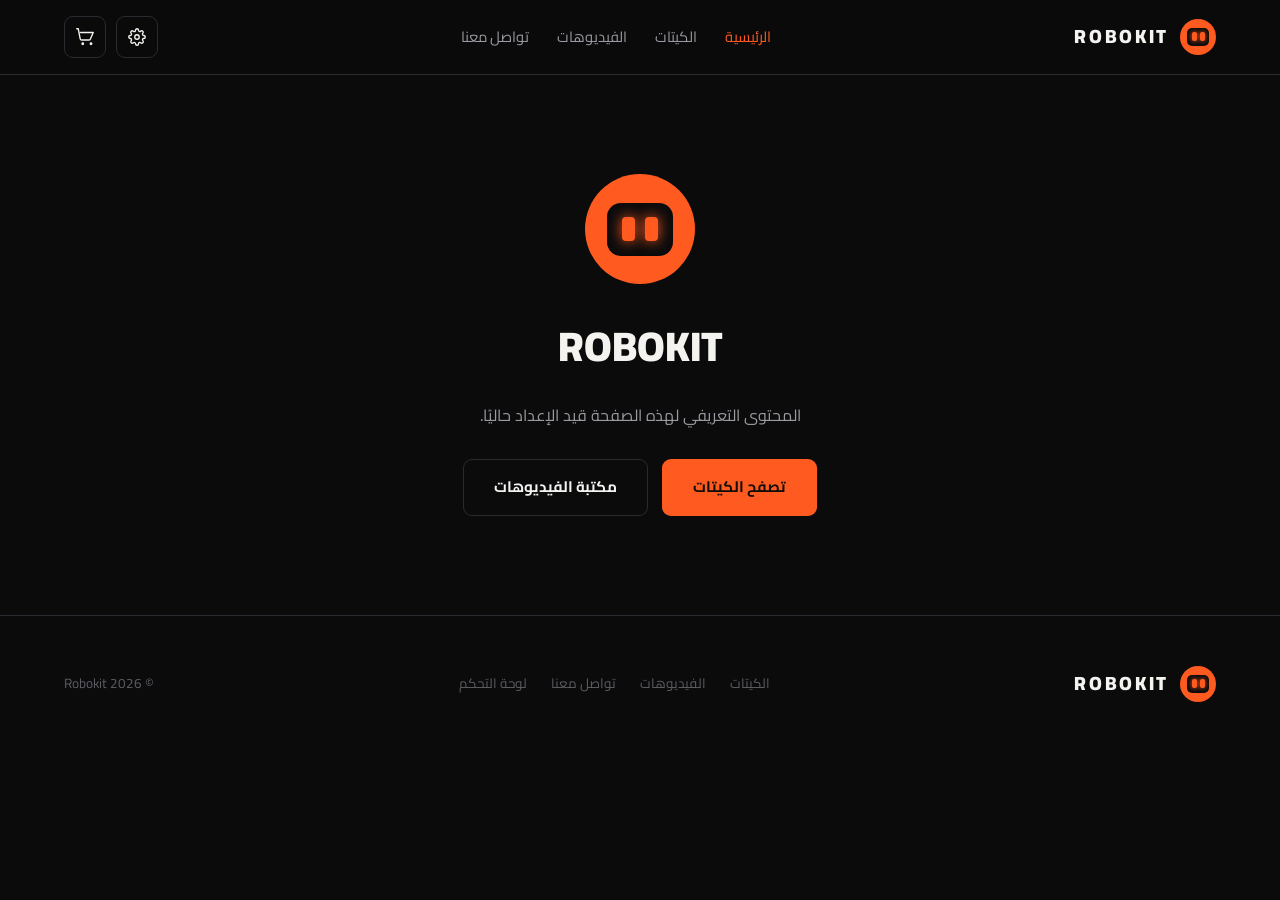
==== commit 01afc395: "Add files via upload" ====
--- a/index.html
+++ b/index.html
@@ -9,177 +9,37 @@
 <link href="https://fonts.googleapis.com/css2?family=Cairo:wght@400;600;700;800;900&family=JetBrains+Mono:wght@400;600;700&display=swap" rel="stylesheet">
 <link rel="stylesheet" href="shared.css">
 <style>
-.hero{position:relative;padding-block:100px 80px;border-bottom:1px solid var(--border);overflow:hidden;}
-.hero::before{content:'';position:absolute;inset:0;background-image:radial-gradient(var(--border) 1px,transparent 1px);background-size:30px 30px;mask-image:linear-gradient(to bottom,black,transparent 80%);opacity:.45;}
-.hero .container{position:relative;z-index:1;display:grid;grid-template-columns:1.1fr .9fr;gap:48px;align-items:center;}
-.eyebrow{display:inline-flex;align-items:center;gap:8px;font-family:var(--font-mono);font-size:.78rem;color:var(--orange);border:1px solid var(--orange-dim);border-radius:999px;padding:6px 16px;letter-spacing:.06em;margin-bottom:20px;}
-.hero-title{font-size:clamp(2.6rem,5.5vw,4.6rem);font-weight:900;line-height:1.12;margin-bottom:18px;}
-.hero-title span{color:var(--orange);}
-.hero-text{font-size:1.05rem;color:var(--text-muted);max-width:500px;margin-bottom:32px;}
-.hero-actions{display:flex;gap:14px;flex-wrap:wrap;margin-bottom:48px;}
-.hero-stats{display:flex;gap:36px;flex-wrap:wrap;}
-.hero-stat strong{display:block;font-family:var(--font-mono);font-size:1.7rem;color:var(--orange);margin-bottom:2px;}
-.hero-stat span{font-size:.82rem;color:var(--text-muted);}
-.hero-visual{display:flex;align-items:center;justify-content:center;height:300px;position:relative;}
-.hero-visual::before,.hero-visual::after{content:'';position:absolute;width:60px;height:60px;border:2px solid var(--orange-dim);}
-.hero-visual::before{top:10px;right:10px;border-width:2px 2px 0 0;}
-.hero-visual::after{bottom:10px;left:10px;border-width:0 0 2px 2px;}
-.bot-xl{width:150px;height:150px;border-radius:50%;background:var(--orange);display:flex;align-items:center;justify-content:center;}
-.bot-xl .bot-face{width:60%;height:48%;background:var(--bg);border-radius:16px;display:flex;align-items:center;justify-content:center;gap:12px;}
-.bot-xl .eye{width:16px;height:30px;background:var(--orange);border-radius:5px;box-shadow:0 0 16px var(--orange);animation:blink 5s infinite;}
-.bot-xl .eye:nth-child(2){animation-delay:.12s;}
-section{padding-block:80px;}
-.section-border{border-bottom:1px solid var(--border);}
-.sec-head{margin-bottom:44px;}
-.sec-eyebrow{display:block;font-family:var(--font-mono);color:var(--orange);font-size:.78rem;letter-spacing:.12em;text-transform:uppercase;margin-bottom:10px;}
-.sec-title{font-size:clamp(1.8rem,3vw,2.4rem);font-weight:900;margin-bottom:12px;}
-.sec-text{color:var(--text-muted);font-size:1rem;max-width:580px;}
-.featured-grid{display:grid;grid-template-columns:repeat(auto-fill,minmax(240px,1fr));gap:20px;}
-.featured-card{background:var(--surface);border:1px solid var(--border);border-radius:var(--radius);padding:26px;display:flex;flex-direction:column;gap:12px;transition:border-color .2s,transform .2s;position:relative;overflow:hidden;}
-.featured-card:hover{border-color:var(--orange-dim);transform:translateY(-3px);}
-.featured-card::before{content:'';position:absolute;top:0;right:0;left:0;height:2px;background:var(--orange);transform:scaleX(0);transform-origin:right;transition:transform .3s;}
-.featured-card:hover::before{transform:scaleX(1);}
-.fc-badge{display:inline-flex;font-size:.7rem;font-weight:800;color:var(--orange);border:1px solid var(--orange-dim);border-radius:999px;padding:3px 10px;align-self:flex-start;}
-.fc-code{font-family:var(--font-mono);font-size:.75rem;color:var(--text-faint);}
-.fc-title{font-size:1.08rem;font-weight:800;flex-grow:1;}
-.fc-desc{font-size:.88rem;color:var(--text-muted);}
-.fc-footer{display:flex;align-items:center;justify-content:space-between;gap:12px;margin-top:4px;}
-.fc-price{font-family:var(--font-mono);font-size:1.3rem;font-weight:700;color:var(--orange);}
-.fc-price small{font-size:.75rem;color:var(--text-muted);font-weight:400;margin-inline-start:4px;}
-.fc-level{display:flex;gap:4px;}
-.fc-level span{width:7px;height:7px;border-radius:50%;background:var(--border);}
-.fc-level span.on{background:var(--orange);box-shadow:0 0 5px var(--orange);}
-.featured-cta{text-align:center;margin-top:36px;}
-.how-grid{display:grid;grid-template-columns:repeat(3,1fr);gap:24px;}
-.how-card{border:1px solid var(--border);border-radius:var(--radius);padding:30px;}
-.how-num{font-family:var(--font-mono);font-size:.8rem;color:var(--orange);display:block;margin-bottom:16px;}
-.how-card h3{font-size:1.1rem;font-weight:800;margin-bottom:10px;}
-.how-card p{font-size:.9rem;color:var(--text-muted);}
-.levels-grid{display:grid;grid-template-columns:repeat(3,1fr);gap:20px;}
-.level-card{border:1px solid var(--border);border-radius:var(--radius);padding:28px;display:flex;flex-direction:column;gap:12px;transition:border-color .2s;}
-.level-card:hover{border-color:var(--orange-dim);}
-.level-dots{display:flex;gap:5px;}
-.level-dots span{width:8px;height:8px;border-radius:50%;background:var(--border);}
-.level-dots span.on{background:var(--orange);box-shadow:0 0 6px var(--orange);}
-.level-card h3{font-size:1.25rem;font-weight:900;}
-.level-card p{font-size:.9rem;color:var(--text-muted);flex-grow:1;}
-.level-count{font-family:var(--font-mono);font-size:.78rem;color:var(--text-faint);}
-.video-grid{display:grid;grid-template-columns:repeat(auto-fill,minmax(220px,1fr));gap:16px;}
-.video-card{border:1px solid var(--border);border-radius:var(--radius);overflow:hidden;}
-.video-thumb{aspect-ratio:16/10;background:linear-gradient(135deg,var(--surface),#0a0a0b);display:flex;flex-direction:column;align-items:center;justify-content:center;gap:8px;color:var(--text-faint);user-select:none;position:relative;overflow:hidden;}
-.video-thumb .wm{position:absolute;font-size:1.6rem;font-weight:900;color:rgba(255,90,31,.04);letter-spacing:.3em;transform:rotate(-18deg);white-space:nowrap;}
-.video-thumb svg{width:22px;height:22px;position:relative;}
-.video-thumb span{font-size:.74rem;position:relative;}
-.video-meta{padding:12px 14px;}
-.video-code{font-family:var(--font-mono);font-size:.7rem;color:var(--text-faint);display:block;margin-bottom:4px;}
-.video-title{font-size:.88rem;font-weight:700;}
-@media(max-width:900px){.hero .container{grid-template-columns:1fr;}.hero-visual{height:180px;order:-1;}.how-grid,.levels-grid{grid-template-columns:1fr;}}
-@media(max-width:600px){section{padding-block:56px;}}
+.placeholder{min-height:60vh;display:flex;flex-direction:column;align-items:center;justify-content:center;text-align:center;padding:80px 24px;gap:18px;}
+.placeholder .bot-xl{width:110px;height:110px;border-radius:50%;background:var(--orange);display:flex;align-items:center;justify-content:center;margin-bottom:8px;}
+.placeholder .bot-face{width:60%;height:48%;background:var(--bg);border-radius:14px;display:flex;align-items:center;justify-content:center;gap:10px;}
+.placeholder .eye{width:13px;height:24px;background:var(--orange);border-radius:4px;box-shadow:0 0 14px var(--orange);animation:blink 5s infinite;}
+.placeholder .eye:nth-child(2){animation-delay:.12s;}
+.placeholder h1{font-size:clamp(1.8rem,3.5vw,2.6rem);font-weight:900;}
+.placeholder p{color:var(--text-muted);font-size:1rem;max-width:480px;}
+.placeholder-actions{display:flex;gap:14px;flex-wrap:wrap;justify-content:center;margin-top:12px;}
 </style>
 </head>
 <body>
 <div id="headerMount"></div>
+
 <main>
-  <section class="hero">
-    <div class="container">
-      <div>
-        <span class="eyebrow">كيتات أردوينو جاهزة للتركيب</span>
-        <h1 class="hero-title">افتح. اقرأ. <span>شغّل.</span></h1>
-        <p class="hero-text">Robokit يجمع لك القطع الكاملة، دليل التركيب بالعربي، وفيديو الشرح في صندوق واحد. ابدأ مشروعك الأول اليوم.</p>
-        <div class="hero-actions">
-          <a href="projects.html" class="btn btn-primary">اكتشف الكيتات</a>
-          <a href="#how" class="btn btn-outline">كيف يعمل؟</a>
-        </div>
-        <div class="hero-stats">
-          <div class="hero-stat"><strong>15</strong><span>مشروعًا جاهزًا</span></div>
-          <div class="hero-stat"><strong>3</strong><span>مستويات صعوبة</span></div>
-          <div class="hero-stat"><strong>100%</strong><span>قطع قابلة للتخصيص</span></div>
-        </div>
-      </div>
-      <div class="hero-visual">
-        <div class="bot-xl"><div class="bot-face"><span class="eye"></span><span class="eye"></span></div></div>
-      </div>
+  <div class="placeholder">
+    <div class="bot-xl"><div class="bot-face"><span class="eye"></span><span class="eye"></span></div></div>
+    <h1>ROBOKIT</h1>
+    <p>المحتوى التعريفي لهذه الصفحة قيد الإعداد حاليًا.</p>
+    <div class="placeholder-actions">
+      <a href="projects.html" class="btn btn-primary">تصفح الكيتات</a>
+      <a href="videos.html" class="btn btn-outline">مكتبة الفيديوهات</a>
     </div>
-  </section>
-
-  <section class="section-border" id="featured">
-    <div class="container">
-      <div class="sec-head">
-        <span class="sec-eyebrow">الأكثر طلبًا</span>
-        <h2 class="sec-title">أبرز الكيتات</h2>
-        <p class="sec-text">اختارها زبائننا أكثر من غيرها — من أول مشروع بسيط إلى تحدي حقيقي.</p>
-      </div>
-      <div class="featured-grid" id="featuredGrid"><div style="color:var(--text-faint);font-size:.9rem">جارٍ تحميل الكيتات…</div></div>
-      <div class="featured-cta"><a href="projects.html" class="btn btn-outline">عرض جميع الكيتات الـ15</a></div>
-    </div>
-  </section>
-
-  <section class="section-border" id="how">
-    <div class="container">
-      <div class="sec-head">
-        <span class="sec-eyebrow">كيف يعمل</span>
-        <h2 class="sec-title">ثلاث خطوات فقط</h2>
-        <p class="sec-text">من لحظة الطلب حتى تشغيل مشروعك الأول.</p>
-      </div>
-      <div class="how-grid">
-        <div class="how-card"><span class="how-num">01 — اختر</span><h3>اختر الكيت المناسب لمستواك</h3><p>ثلاثة مستويات: متوسط للمبتدئين، قوي للمتقدمين، وسفّاح لمن يريد تحديًا حقيقيًا.</p></div>
-        <div class="how-card"><span class="how-num">02 — خصّص</span><h3>أزل القطع التي عندك مسبقًا</h3><p>كل قطعة لها سعر منفصل — ادفع فقط على ما ستستلمه فعلًا.</p></div>
-        <div class="how-card"><span class="how-num">03 — ابنِ</span><h3>افتح الصندوق واتبع الدليل والفيديو</h3><p>دليل مطبوع بالعربي + فيديو شرح كامل محمي داخل حسابك.</p></div>
-      </div>
-    </div>
-  </section>
-
-  <section class="section-border">
-    <div class="container">
-      <div class="sec-head">
-        <span class="sec-eyebrow">المستويات</span>
-        <h2 class="sec-title">ابدأ من أي مكان</h2>
-        <p class="sec-text">كل مستوى فيه 5 مشاريع مختلفة، من الأسهل إلى الأصعب.</p>
-      </div>
-      <div class="levels-grid">
-        <div class="level-card">
-          <div class="level-dots"><span class="on"></span><span></span><span></span></div>
-          <h3>متوسط</h3>
-          <p>حساس واحد، منطق برمجي مباشر، ونتيجة تراها في نفس اليوم.</p>
-          <span class="level-count">5 مشاريع</span>
-          <a href="projects.html?level=medium" class="btn btn-outline btn-sm" style="margin-top:8px;">تصفح المستوى</a>
-        </div>
-        <div class="level-card">
-          <div class="level-dots"><span class="on"></span><span class="on"></span><span></span></div>
-          <h3>قوي</h3>
-          <p>أنظمة متعددة تعمل معًا: حركة، استشعار، واتصال لاسلكي.</p>
-          <span class="level-count">5 مشاريع</span>
-          <a href="projects.html?level=strong" class="btn btn-outline btn-sm" style="margin-top:8px;">تصفح المستوى</a>
-        </div>
-        <div class="level-card">
-          <div class="level-dots"><span class="on"></span><span class="on"></span><span class="on"></span></div>
-          <h3>سفّاح</h3>
-          <p>تركيب دقيق، أجزاء مشغولة، ومشاريع تُبنى على أيام.</p>
-          <span class="level-count">5 مشاريع</span>
-          <a href="projects.html?level=extreme" class="btn btn-outline btn-sm" style="margin-top:8px;">تصفح المستوى</a>
-        </div>
-      </div>
-    </div>
-  </section>
-
-  <section class="section-border" id="videos">
-    <div class="container">
-      <div class="sec-head">
-        <span class="sec-eyebrow">مكتبة الفيديوهات</span>
-        <h2 class="sec-title">فيديو شرح لكل مشروع</h2>
-        <p class="sec-text">يُفتح بعد الشراء بالبث المباشر فقط، مع علامة مائية تحمي المحتوى.</p>
-      </div>
-      <div class="video-grid" id="videoGrid"></div>
-    </div>
-  </section>
+  </div>
 </main>
 
-<footer class="site-footer" id="contact">
+<footer class="site-footer">
   <div class="container footer-inner">
     <div class="brand"><span class="brand-mark"><span class="bot-face"><span class="eye"></span><span class="eye"></span></span></span><span class="brand-text">ROBOKIT</span></div>
     <div class="footer-links">
       <a href="projects.html">الكيتات</a>
-      <a href="#videos">الفيديوهات</a>
+      <a href="videos.html">الفيديوهات</a>
       <a href="mailto:support@robokit.jo">تواصل معنا</a>
       <a href="admin.html">لوحة التحكم</a>
     </div>
@@ -191,60 +51,12 @@
 <div id="toast"></div>
 <script src="shared.js"></script>
 <script>
-let LEVELS = null;
-const DOTS = {medium:1,strong:2,extreme:3};
-
 (async function(){
   document.getElementById('headerMount').innerHTML = renderHeader('home');
   document.getElementById('cartMount').innerHTML = renderCartDrawer();
   updateCartBadge();
   await detectApi();
-  LEVELS = await loadCatalog();
-  renderFeatured();
-  renderVideos();
 })();
-
-function renderFeatured(){
-  const grid = document.getElementById('featuredGrid');
-  if(!LEVELS){grid.innerHTML='<p style="color:var(--text-faint)">تعذّر تحميل الكيتات</p>';return;}
-  const picks = [];
-  ['medium','strong','extreme'].forEach(lk=>{
-    const badge = LEVELS[lk].items.find(i=>i.badge);
-    const extra = LEVELS[lk].items.find(i=>!i.badge);
-    if(badge) picks.push({lk,item:badge});
-    if(extra) picks.push({lk,item:extra});
-  });
-  grid.innerHTML = picks.slice(0,6).map(({lk,item})=>{
-    const n=DOTS[lk];
-    const dots=[1,2,3].map(i=>`<span class="${i<=n?'on':''}"></span>`).join('');
-    return `<a href="kit.html?level=${lk}&code=${item.code}" class="featured-card">
-      ${item.badge?'<span class="fc-badge">الأكثر طلبًا</span>':''}
-      <span class="fc-code">${item.code}</span>
-      <div class="fc-title">${escHtml(item.title)}</div>
-      <div class="fc-desc">${escHtml(item.desc)}</div>
-      <div class="fc-footer">
-        <span class="fc-price">${kitTotal(item)}<small>${CURRENCY}</small></span>
-        <span class="fc-level">${dots}</span>
-      </div>
-    </a>`;
-  }).join('');
-}
-
-function renderVideos(){
-  if(!LEVELS){return;}
-  const cards=[];
-  Object.values(LEVELS).forEach(level=>level.items.forEach(item=>{
-    cards.push(`<div class="video-card">
-      <div class="video-thumb" oncontextmenu="return false">
-        <span class="wm">ROBOKIT</span>
-        <svg viewBox="0 0 24 24" fill="none" stroke="currentColor" stroke-width="1.8" stroke-linecap="round" stroke-linejoin="round"><rect x="4" y="11" width="16" height="9" rx="2"/><path d="M8 11V7a4 4 0 0 1 8 0v4"/></svg>
-        <span>يُفتح بعد الشراء</span>
-      </div>
-      <div class="video-meta"><span class="video-code">${item.code}</span><span class="video-title">${escHtml(item.title)}</span></div>
-    </div>`);
-  }));
-  document.getElementById('videoGrid').innerHTML=cards.join('');
-}
 </script>
 </body>
 </html>
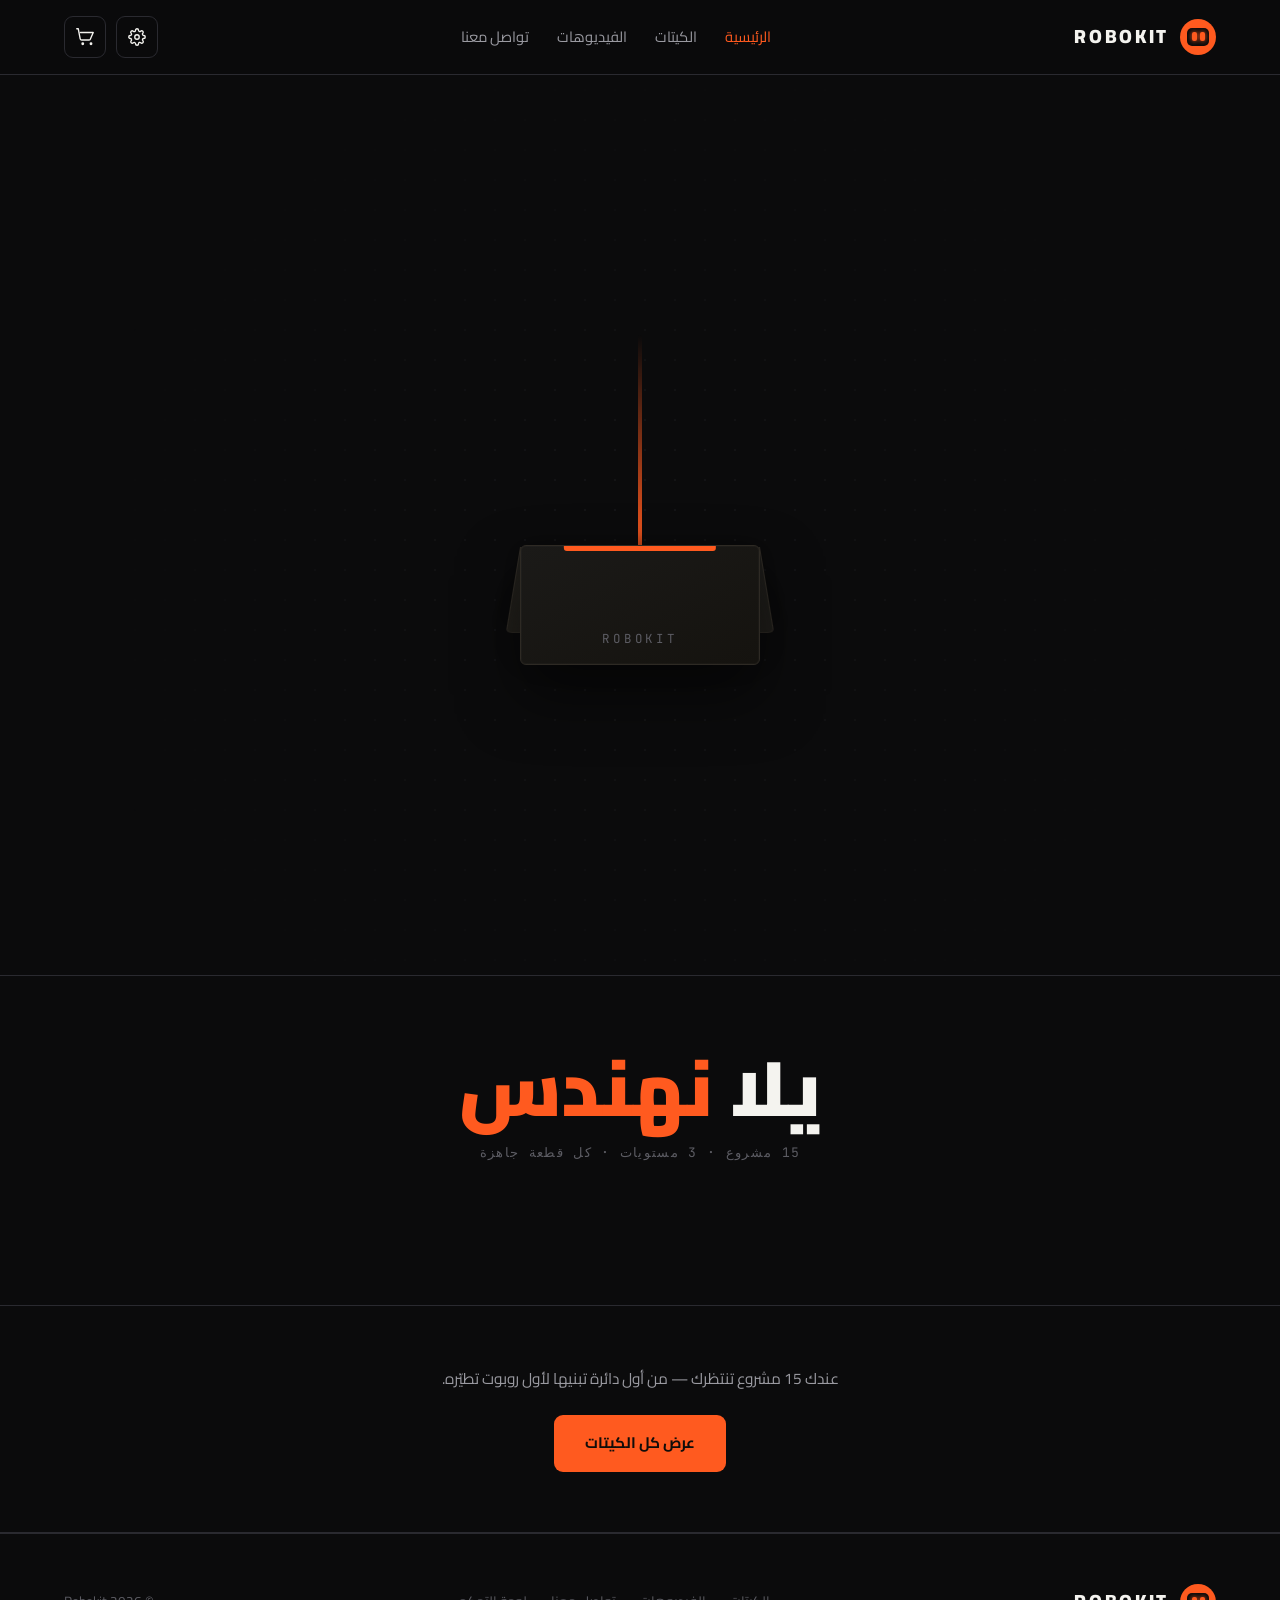
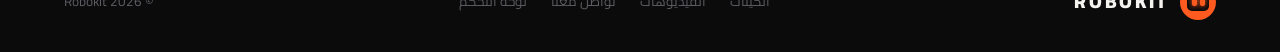
==== commit e21ef8b7: "Add files via upload" ====
--- a/index.html
+++ b/index.html
@@ -9,32 +9,237 @@
 <link href="https://fonts.googleapis.com/css2?family=Cairo:wght@400;600;700;800;900&family=JetBrains+Mono:wght@400;600;700&display=swap" rel="stylesheet">
 <link rel="stylesheet" href="shared.css">
 <style>
-.placeholder{min-height:60vh;display:flex;flex-direction:column;align-items:center;justify-content:center;text-align:center;padding:80px 24px;gap:18px;}
-.placeholder .bot-xl{width:110px;height:110px;border-radius:50%;background:var(--orange);display:flex;align-items:center;justify-content:center;margin-bottom:8px;}
-.placeholder .bot-face{width:60%;height:48%;background:var(--bg);border-radius:14px;display:flex;align-items:center;justify-content:center;gap:10px;}
-.placeholder .eye{width:13px;height:24px;background:var(--orange);border-radius:4px;box-shadow:0 0 14px var(--orange);animation:blink 5s infinite;}
-.placeholder .eye:nth-child(2){animation-delay:.12s;}
-.placeholder h1{font-size:clamp(1.8rem,3.5vw,2.6rem);font-weight:900;}
-.placeholder p{color:var(--text-muted);font-size:1rem;max-width:480px;}
-.placeholder-actions{display:flex;gap:14px;flex-wrap:wrap;justify-content:center;margin-top:12px;}
+
+/* ===== Hero / Animation ===== */
+.hero{
+  position:relative; height:100vh;
+  display:flex; align-items:center; justify-content:center;
+  overflow:hidden;
+}
+.hero::before{
+  content:'';position:absolute;inset:0;
+  background-image:radial-gradient(var(--border) 1px,transparent 1px);
+  background-size:30px 30px;opacity:.35;
+  mask-image:radial-gradient(circle at 50% 55%, black 0%, transparent 70%);
+}
+
+.scene{ position:relative; width:360px; height:360px; perspective:1000px; }
+
+.box-base{
+  position:absolute; bottom:40px; left:50%;
+  width:240px; height:120px;
+  transform:translateX(-50%);
+  background:linear-gradient(155deg,#1b1a18 0%,#15130f 100%);
+  border:1.5px solid #2e2a24;
+  border-radius:6px;
+  box-shadow:0 30px 60px rgba(0,0,0,.5), inset 0 0 0 1px rgba(255,255,255,.02);
+}
+.box-base::before{
+  content:''; position:absolute; top:0; left:50%; transform:translateX(-50%);
+  width:64%; height:5px; background:var(--orange); border-radius:0 0 3px 3px;
+}
+.box-base::after{
+  content:'ROBOKIT'; position:absolute; bottom:14px; left:50%; transform:translateX(-50%);
+  font-family:'JetBrains Mono',monospace; font-size:.78rem; letter-spacing:.3em; color:var(--text-faint);
+}
+
+.box-lid{
+  position:absolute; bottom:158px; left:50%;
+  width:240px; height:130px; margin-left:-120px;
+  transform-origin:bottom center;
+  background:linear-gradient(155deg,#211f1a 0%,#1b1a18 100%);
+  border:1.5px solid #2e2a24; border-bottom:none;
+  border-radius:6px 6px 0 0;
+  box-shadow:0 10px 30px rgba(0,0,0,.4);
+  transform:rotateX(0deg);
+  transform-style:preserve-3d;
+}
+.box-lid::before{
+  content:''; position:absolute; inset:14px; border:1px dashed #3a352c; border-radius:3px;
+}
+.lid-mark{ position:absolute; inset:0; display:flex; align-items:center; justify-content:center; }
+.lid-bot{ width:46px;height:46px;border-radius:50%;background:var(--orange); display:flex;align-items:center;justify-content:center; }
+.lid-bot-inner{ width:58%;height:46%;background:#1b1a18; border-radius:6px; display:flex; align-items:center; justify-content:center; gap:5px; }
+.lid-eye{ width:5px;height:9px;background:var(--orange);border-radius:2px; }
+
+.box-glow{
+  position:absolute; bottom:48px; left:50%; transform:translateX(-50%);
+  width:200px; height:100px; border-radius:6px;
+  background:radial-gradient(ellipse at 50% 30%, rgba(255,90,31,.35), transparent 70%);
+  opacity:0; filter:blur(2px);
+}
+
+/* ===== الكيت اللي يطلع من الصندوق ===== */
+.kit-rising{
+  position:absolute;
+  bottom:55px; left:50%; transform:translateX(-50%);
+  width:200px;
+  background:var(--surface-2);
+  border:1.5px solid var(--orange-dim);
+  border-radius:10px;
+  padding:14px 16px;
+  opacity:0;
+  box-shadow:0 0 30px rgba(255,90,31,.15), 0 20px 40px rgba(0,0,0,.5);
+}
+.kit-rising-code{
+  font-family:'JetBrains Mono',monospace; font-size:.7rem; color:var(--text-faint); display:block; margin-bottom:6px;
+}
+.kit-rising-title{ font-size:.88rem; font-weight:800; margin-bottom:4px; }
+.kit-rising-desc{ font-size:.75rem; color:var(--text-muted); margin-bottom:8px; }
+.kit-rising-price{
+  font-family:'JetBrains Mono',monospace; font-size:1rem; font-weight:700; color:var(--orange);
+}
+
+.beam{
+  position:absolute; bottom:150px; left:50%; transform:translateX(-50%);
+  width:4px; height:0;
+  background:linear-gradient(to top, var(--orange), transparent);
+  opacity:0;
+}
+
+/* ===== نص الهيرو يظهر بعد الأنميشن ===== */
+.hero-text-block{
+  position:absolute; inset:0;
+  display:flex; flex-direction:column; align-items:center; justify-content:center;
+  text-align:center; padding:24px;
+  opacity:0;
+}
+.eyebrow{
+  display:inline-flex;font-family:'JetBrains Mono',monospace;font-size:.78rem;
+  color:var(--orange);border:1px solid var(--orange-dim);border-radius:999px;
+  padding:6px 16px;letter-spacing:.06em;margin-bottom:18px;
+}
+.hero-title{ font-size:clamp(2.2rem,5vw,3.5rem);font-weight:900;line-height:1.15;margin-bottom:14px; }
+.hero-title span{ color:var(--orange); }
+.hero-text-block p{ color:var(--text-muted);font-size:1rem;max-width:420px;margin-bottom:26px; }
+
+/* ===== يلا نهندس ===== */
+.lets-build{
+  padding-block:70px;
+  text-align:center;
+  border-top:1px solid var(--border);
+}
+.lets-build-text{
+  font-size:clamp(2.4rem,6vw,5rem);
+  font-weight:900;
+  line-height:1.1;
+  display:inline-block;
+}
+.lets-build-text span{ color:var(--orange); }
+.lets-build-sub{
+  display:block;
+  font-family:'JetBrains Mono',monospace;
+  font-size:.82rem;
+  color:var(--text-faint);
+  letter-spacing:.1em;
+  margin-top:12px;
+}
+
+/* ===== الكيتات العشوائية ===== */
+.random-kits{
+  padding-block:0 70px;
+  border-bottom:1px solid var(--border);
+}
+.random-grid{
+  display:grid;
+  grid-template-columns:repeat(2,1fr);
+  gap:20px;
+  max-width:680px;
+  margin-inline:auto;
+}
+.kit-card{
+  background:var(--surface);border:1px solid var(--border);border-radius:var(--radius);
+  padding:26px;display:flex;flex-direction:column;gap:12px;
+  transition:border-color .2s,transform .2s;position:relative;overflow:hidden;
+}
+.kit-card:hover{ border-color:var(--orange-dim);transform:translateY(-3px); }
+.kit-card::before{
+  content:'';position:absolute;top:0;right:0;left:0;height:2px;
+  background:var(--orange);transform:scaleX(0);transform-origin:right;transition:transform .3s;
+}
+.kit-card:hover::before{ transform:scaleX(1); }
+.kit-card-top{ display:flex;align-items:center;justify-content:space-between; }
+.kit-code{ font-family:'JetBrains Mono',monospace;font-size:.75rem;color:var(--text-faint); }
+.kit-lvl{ display:flex;gap:4px; }
+.kit-lvl span{ width:7px;height:7px;border-radius:50%;background:var(--border); }
+.kit-lvl span.on{ background:var(--orange);box-shadow:0 0 5px var(--orange); }
+.kit-title{ font-size:1.05rem;font-weight:800; }
+.kit-desc{ font-size:.86rem;color:var(--text-muted);flex-grow:1; }
+.kit-price{ font-family:'JetBrains Mono',monospace;font-size:1.25rem;font-weight:700;color:var(--orange); }
+.kit-price small{ font-size:.75rem;color:var(--text-muted);font-weight:400;margin-inline-start:4px; }
+.kit-btn{ width:100%; }
+
+/* ===== رابط الكيتات ===== */
+.all-kits{
+  padding-block:60px;
+  text-align:center;
+  border-bottom:1px solid var(--border);
+}
+.all-kits p{
+  color:var(--text-muted);font-size:.96rem;margin-bottom:22px;
+}
+
+@media(max-width:600px){
+  .random-grid{ grid-template-columns:1fr; max-width:340px; }
+  .lets-build{ padding-block:50px; }
+}
 </style>
 </head>
 <body>
+
 <div id="headerMount"></div>
 
-<main>
-  <div class="placeholder">
-    <div class="bot-xl"><div class="bot-face"><span class="eye"></span><span class="eye"></span></div></div>
-    <h1>ROBOKIT</h1>
-    <p>المحتوى التعريفي لهذه الصفحة قيد الإعداد حاليًا.</p>
-    <div class="placeholder-actions">
-      <a href="projects.html" class="btn btn-primary">تصفح الكيتات</a>
-      <a href="videos.html" class="btn btn-outline">مكتبة الفيديوهات</a>
+<!-- ===== Hero Animation ===== -->
+<section class="hero">
+  <div class="scene">
+    <div class="beam" id="beam"></div>
+    <div class="box-glow" id="boxGlow"></div>
+
+    <!-- الكيت اللي يطلع من الصندوق -->
+    <div class="kit-rising" id="kitRising">
+      <span class="kit-rising-code" id="risingCode"></span>
+      <div class="kit-rising-title" id="risingTitle"></div>
+      <div class="kit-rising-desc" id="risingDesc"></div>
+      <div class="kit-rising-price" id="risingPrice"></div>
     </div>
-  </div>
-</main>
-
-<footer class="site-footer">
+
+    <div class="box-lid" id="boxLid">
+      <div class="lid-mark">
+        <div class="lid-bot"><div class="lid-bot-inner"><span class="lid-eye"></span><span class="lid-eye"></span></div></div>
+      </div>
+    </div>
+    <div class="box-base" id="boxBase"></div>
+
+    <!-- الأنميشن يتكرر على طول — بدون نص هيرو ثابت -->
+  </div>
+</section>
+
+<!-- ===== يلا نهندس ===== -->
+<div class="lets-build">
+  <div class="container">
+    <span class="lets-build-text">يلا <span>نهندس</span></span>
+    <span class="lets-build-sub">15 مشروع · 3 مستويات · كل قطعة جاهزة</span>
+  </div>
+</div>
+
+<!-- ===== الكيتات العشوائية ===== -->
+<div class="random-kits">
+  <div class="container">
+    <div class="random-grid" id="randomGrid">
+      <!-- تُحمّل من الكتالوج -->
+    </div>
+  </div>
+</div>
+
+<!-- ===== رابط صفحة الكيتات ===== -->
+<div class="all-kits">
+  <div class="container">
+    <p>عندك 15 مشروع تنتظرك — من أول دائرة تبنيها لأول روبوت تطيّره.</p>
+    <a href="projects.html" class="btn btn-primary">عرض كل الكيتات</a>
+  </div>
+</div>
+
+<footer class="site-footer" id="contact">
   <div class="container footer-inner">
     <div class="brand"><span class="brand-mark"><span class="bot-face"><span class="eye"></span><span class="eye"></span></span></span><span class="brand-text">ROBOKIT</span></div>
     <div class="footer-links">
@@ -51,11 +256,122 @@
 <div id="toast"></div>
 <script src="shared.js"></script>
 <script>
+const DOTS = {medium:1,strong:2,extreme:3};
+let LEVELS = null;
+let featuredItem = null;
+
+// ===== Animation =====
+const boxLid   = document.getElementById('boxLid');
+const boxBase  = document.getElementById('boxBase');
+const boxGlow  = document.getElementById('boxGlow');
+const beam     = document.getElementById('beam');
+const kitRising = document.getElementById('kitRising');
+
+function pickRandomItem(levels){
+  const allItems = [];
+  Object.entries(levels).forEach(([lk,level])=>{
+    level.items.forEach(item=>allItems.push({lk,item}));
+  });
+  return allItems[Math.floor(Math.random()*allItems.length)];
+}
+
+function runAnimation(pick){
+  if(pick){
+    document.getElementById('risingCode').textContent  = pick.item.code;
+    document.getElementById('risingTitle').textContent = pick.item.title;
+    document.getElementById('risingDesc').textContent  = pick.item.desc.slice(0,60)+(pick.item.desc.length>60?'…':'');
+    document.getElementById('risingPrice').textContent = kitTotal(pick.item)+' '+CURRENCY;
+  }
+
+  // reset
+  boxLid.style.transition = 'none';
+  boxLid.style.transform = 'rotateX(0deg)';
+  boxLid.style.opacity = '1';
+  boxBase.style.opacity = '1';
+  boxGlow.style.transition = 'none';
+  boxGlow.style.opacity = '0';
+  beam.style.transition = 'none';
+  beam.style.height = '0';
+  beam.style.opacity = '0';
+  kitRising.style.transition = 'none';
+  kitRising.style.opacity = '0';
+  kitRising.style.transform = 'translateX(-50%) translateY(30px) scale(.9)';
+  void boxLid.offsetWidth;
+
+  requestAnimationFrame(()=>{
+    // 1) lid opens
+    boxLid.style.transition = 'transform 1600ms cubic-bezier(.2,.8,.2,1)';
+    boxLid.style.transform = 'rotateX(-125deg)';
+
+    // 2) glow
+    boxGlow.style.transition = 'opacity 900ms ease 800ms';
+    boxGlow.style.opacity = '.9';
+
+    // 3) beam
+    beam.style.transition = 'height 800ms ease 900ms, opacity 400ms ease 1700ms';
+    beam.style.height = '220px';
+    beam.style.opacity = '1';
+    setTimeout(()=>{ beam.style.opacity = '0'; }, 1800);
+
+    // 4) كيت يطلع
+    setTimeout(()=>{
+      kitRising.style.transition = 'opacity 700ms ease, transform 800ms cubic-bezier(.34,1.56,.64,1)';
+      kitRising.style.opacity = '1';
+      kitRising.style.transform = 'translateX(-50%) translateY(-30px) scale(1)';
+    }, 1200);
+
+    // 5) كل شي يختفي، وبعد ثانية يبدأ من جديد بكيت عشوائي جديد
+    setTimeout(()=>{
+      [boxLid, boxBase, boxGlow, kitRising].forEach(el=>{
+        el.style.transition = 'opacity 700ms ease';
+        el.style.opacity = '0';
+      });
+      // انتظر انتهاء الـ fade out ثم أعد التشغيل
+      setTimeout(()=>{
+        const nextPick = LEVELS ? pickRandomItem(LEVELS) : null;
+        runAnimation(nextPick);
+      }, 1000);
+    }, 3800);
+  });
+}
+
+// ===== Random kits grid =====
+function renderRandomKits(){
+  if(!LEVELS) return;
+  const allItems = [];
+  Object.entries(LEVELS).forEach(([lk,level])=>{
+    level.items.forEach(item=>allItems.push({lk,item}));
+  });
+  // shuffle & pick 2
+  const shuffled = allItems.sort(()=>Math.random()-.5);
+  const picks = shuffled.slice(0,2);
+
+  document.getElementById('randomGrid').innerHTML = picks.map(({lk,item})=>{
+    const n=DOTS[lk];
+    const dots=[1,2,3].map(i=>`<span class="${i<=n?'on':''}"></span>`).join('');
+    return `<a href="kit.html?level=${lk}&code=${item.code}" class="kit-card">
+      <div class="kit-card-top">
+        <span class="kit-code">${item.code}</span>
+        <span class="kit-lvl">${dots}</span>
+      </div>
+      <div class="kit-title">${escHtml(item.title)}</div>
+      <div class="kit-desc">${escHtml(item.desc)}</div>
+      <div class="kit-price">${kitTotal(item)}<small>${CURRENCY}</small></div>
+      <span class="btn btn-outline btn-sm kit-btn">التفاصيل والشراء</span>
+    </a>`;
+  }).join('');
+}
+
+// ===== Init =====
 (async function(){
   document.getElementById('headerMount').innerHTML = renderHeader('home');
   document.getElementById('cartMount').innerHTML = renderCartDrawer();
   updateCartBadge();
   await detectApi();
+  LEVELS = await loadCatalog();
+  const pick = LEVELS ? pickRandomItem(LEVELS) : null;
+  runAnimation(pick);
+  renderRandomKits();
 })();
 </script>
 </body>
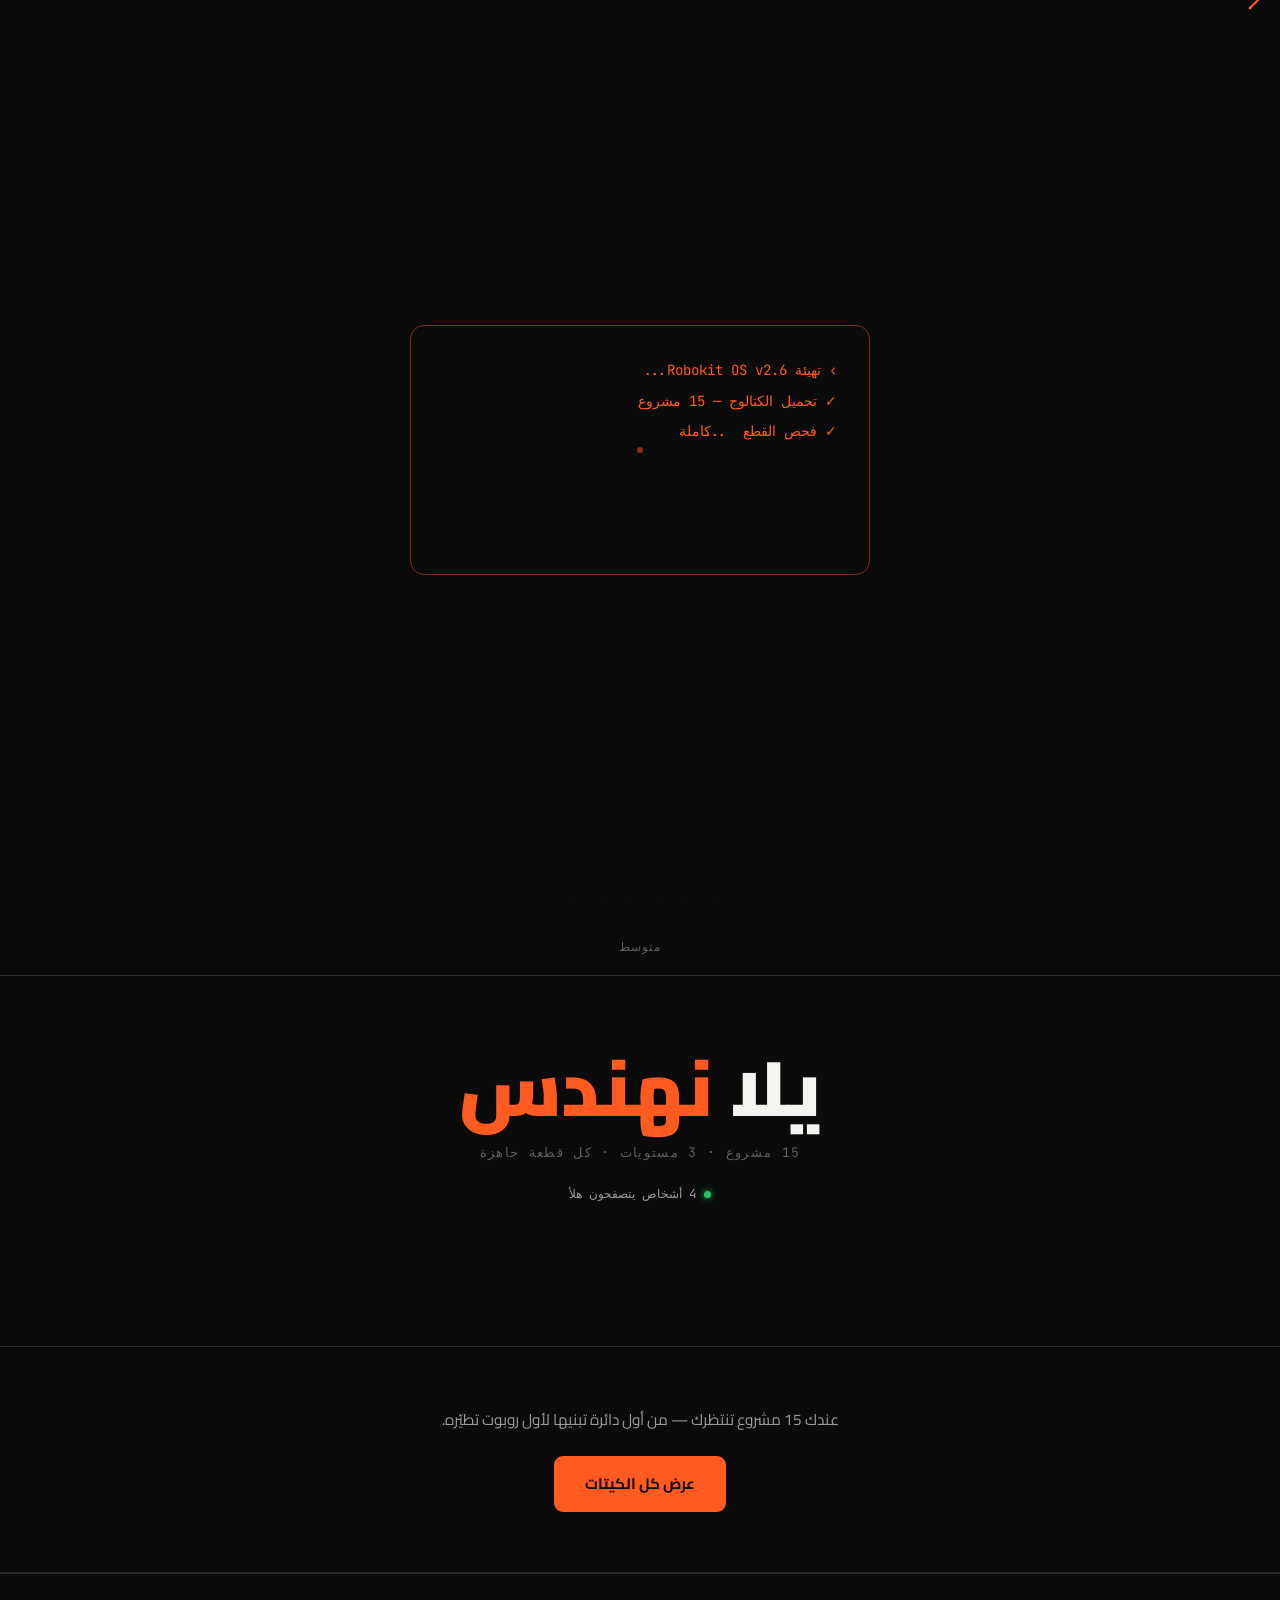
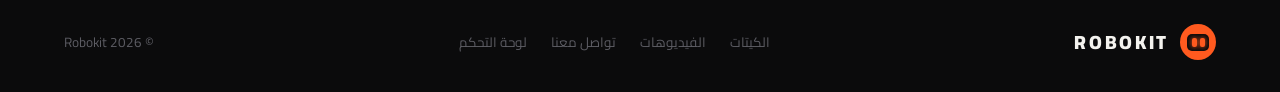
==== commit ece8c5cb: "Add files via upload" ====
--- a/index.html
+++ b/index.html
@@ -9,229 +9,302 @@
 <link href="https://fonts.googleapis.com/css2?family=Cairo:wght@400;600;700;800;900&family=JetBrains+Mono:wght@400;600;700&display=swap" rel="stylesheet">
 <link rel="stylesheet" href="shared.css">
 <style>
-
-/* ===== Hero / Animation ===== */
-.hero{
-  position:relative; height:100vh;
-  display:flex; align-items:center; justify-content:center;
-  overflow:hidden;
-}
-.hero::before{
-  content:'';position:absolute;inset:0;
-  background-image:radial-gradient(var(--border) 1px,transparent 1px);
-  background-size:30px 30px;opacity:.35;
-  mask-image:radial-gradient(circle at 50% 55%, black 0%, transparent 70%);
-}
-
-.scene{ position:relative; width:360px; height:360px; perspective:1000px; }
-
-.box-base{
-  position:absolute; bottom:40px; left:50%;
-  width:240px; height:120px;
-  transform:translateX(-50%);
-  background:linear-gradient(155deg,#1b1a18 0%,#15130f 100%);
-  border:1.5px solid #2e2a24;
-  border-radius:6px;
-  box-shadow:0 30px 60px rgba(0,0,0,.5), inset 0 0 0 1px rgba(255,255,255,.02);
-}
-.box-base::before{
-  content:''; position:absolute; top:0; left:50%; transform:translateX(-50%);
-  width:64%; height:5px; background:var(--orange); border-radius:0 0 3px 3px;
-}
-.box-base::after{
-  content:'ROBOKIT'; position:absolute; bottom:14px; left:50%; transform:translateX(-50%);
-  font-family:'JetBrains Mono',monospace; font-size:.78rem; letter-spacing:.3em; color:var(--text-faint);
-}
-
-.box-lid{
-  position:absolute; bottom:158px; left:50%;
-  width:240px; height:130px; margin-left:-120px;
-  transform-origin:bottom center;
-  background:linear-gradient(155deg,#211f1a 0%,#1b1a18 100%);
-  border:1.5px solid #2e2a24; border-bottom:none;
-  border-radius:6px 6px 0 0;
-  box-shadow:0 10px 30px rgba(0,0,0,.4);
-  transform:rotateX(0deg);
-  transform-style:preserve-3d;
-}
-.box-lid::before{
-  content:''; position:absolute; inset:14px; border:1px dashed #3a352c; border-radius:3px;
-}
-.lid-mark{ position:absolute; inset:0; display:flex; align-items:center; justify-content:center; }
-.lid-bot{ width:46px;height:46px;border-radius:50%;background:var(--orange); display:flex;align-items:center;justify-content:center; }
-.lid-bot-inner{ width:58%;height:46%;background:#1b1a18; border-radius:6px; display:flex; align-items:center; justify-content:center; gap:5px; }
-.lid-eye{ width:5px;height:9px;background:var(--orange);border-radius:2px; }
-
-.box-glow{
-  position:absolute; bottom:48px; left:50%; transform:translateX(-50%);
-  width:200px; height:100px; border-radius:6px;
-  background:radial-gradient(ellipse at 50% 30%, rgba(255,90,31,.35), transparent 70%);
-  opacity:0; filter:blur(2px);
-}
-
-/* ===== الكيت اللي يطلع من الصندوق ===== */
-.kit-rising{
-  position:absolute;
-  bottom:55px; left:50%; transform:translateX(-50%);
-  width:200px;
-  background:var(--surface-2);
-  border:1.5px solid var(--orange-dim);
-  border-radius:10px;
-  padding:14px 16px;
-  opacity:0;
-  box-shadow:0 0 30px rgba(255,90,31,.15), 0 20px 40px rgba(0,0,0,.5);
-}
-.kit-rising-code{
-  font-family:'JetBrains Mono',monospace; font-size:.7rem; color:var(--text-faint); display:block; margin-bottom:6px;
-}
-.kit-rising-title{ font-size:.88rem; font-weight:800; margin-bottom:4px; }
-.kit-rising-desc{ font-size:.75rem; color:var(--text-muted); margin-bottom:8px; }
-.kit-rising-price{
-  font-family:'JetBrains Mono',monospace; font-size:1rem; font-weight:700; color:var(--orange);
-}
-
-.beam{
-  position:absolute; bottom:150px; left:50%; transform:translateX(-50%);
-  width:4px; height:0;
-  background:linear-gradient(to top, var(--orange), transparent);
-  opacity:0;
-}
-
-/* ===== نص الهيرو يظهر بعد الأنميشن ===== */
-.hero-text-block{
-  position:absolute; inset:0;
-  display:flex; flex-direction:column; align-items:center; justify-content:center;
-  text-align:center; padding:24px;
-  opacity:0;
-}
-.eyebrow{
-  display:inline-flex;font-family:'JetBrains Mono',monospace;font-size:.78rem;
-  color:var(--orange);border:1px solid var(--orange-dim);border-radius:999px;
-  padding:6px 16px;letter-spacing:.06em;margin-bottom:18px;
-}
-.hero-title{ font-size:clamp(2.2rem,5vw,3.5rem);font-weight:900;line-height:1.15;margin-bottom:14px; }
-.hero-title span{ color:var(--orange); }
-.hero-text-block p{ color:var(--text-muted);font-size:1rem;max-width:420px;margin-bottom:26px; }
+/* ===== Custom Cursor ===== */
+*, *::before, *::after { cursor: none !important; }
+#cursor {
+  position: fixed; z-index: 9999; pointer-events: none;
+  width: 22px; height: 22px;
+  transform: translate(-50%, -50%);
+  transition: opacity .2s;
+}
+#cursor svg { width: 100%; height: 100%; }
+.cursor-trail {
+  position: fixed; pointer-events: none; z-index: 9998;
+  width: 6px; height: 6px; border-radius: 50%;
+  background: var(--orange); opacity: 0;
+  transform: translate(-50%, -50%);
+  transition: opacity .4s;
+}
+
+/* ===== Boot sequence overlay ===== */
+#boot-overlay {
+  position: fixed; inset: 0; z-index: 500;
+  background: #0b0b0c;
+  display: flex; align-items: center; justify-content: center;
+}
+.boot-terminal {
+  font-family: 'JetBrains Mono', monospace;
+  font-size: .88rem; color: var(--orange);
+  max-width: 460px; width: 90%;
+  padding: 32px;
+  border: 1px solid var(--orange-dim);
+  border-radius: var(--radius);
+}
+.boot-line {
+  display: block; opacity: 0;
+  margin-bottom: 6px; white-space: nowrap; overflow: hidden;
+}
+.boot-line.done { opacity: 1; }
+.boot-cursor { display: inline-block; width: 8px; height: 14px; background: var(--orange); animation: blink-cursor .7s infinite; vertical-align: middle; margin-inline-start: 4px; }
+@keyframes blink-cursor { 0%,49%{opacity:1} 50%,100%{opacity:0} }
+
+/* ===== Hero ===== */
+.hero {
+  position: relative; height: 100vh;
+  display: flex; align-items: center; justify-content: center;
+  overflow: hidden;
+}
+/* Glitch scanlines */
+.hero::after {
+  content: ''; position: absolute; inset: 0; pointer-events: none; z-index: 3;
+  background: repeating-linear-gradient(0deg, transparent, transparent 2px, rgba(0,0,0,.08) 2px, rgba(0,0,0,.08) 4px);
+  animation: scanlines 8s linear infinite;
+}
+@keyframes scanlines { 0%{background-position:0 0} 100%{background-position:0 100px} }
+
+/* Dot grid bg */
+.hero::before {
+  content: ''; position: absolute; inset: 0;
+  background-image: radial-gradient(var(--border) 1px, transparent 1px);
+  background-size: 28px 28px; opacity: .4;
+  mask-image: radial-gradient(circle at 50% 55%, black 0%, transparent 70%);
+}
+
+/* Time-based glow (JS sets class) */
+.hero.night-mode { background: #060608; }
+.hero.night-mode::before { opacity: .6; }
+
+/* ===== Glitch text overlay ===== */
+#glitch-overlay {
+  position: absolute; inset: 0; z-index: 4; pointer-events: none;
+  display: flex; align-items: center; justify-content: center;
+  font-family: 'JetBrains Mono', monospace;
+  font-size: clamp(3rem, 8vw, 6rem);
+  font-weight: 900; color: var(--orange);
+  opacity: 0; letter-spacing: .05em;
+  text-shadow: 2px 0 #ff003c, -2px 0 #00fff9;
+}
+
+/* ===== Scene ===== */
+.scene {
+  position: relative; width: 340px; height: 340px;
+  perspective: 1000px; z-index: 2;
+}
+
+/* time badge */
+#time-badge {
+  position: absolute; top: -36px; left: 50%; transform: translateX(-50%);
+  font-family: 'JetBrains Mono', monospace; font-size: .72rem;
+  color: var(--text-faint); white-space: nowrap; opacity: 0;
+  transition: opacity .5s;
+}
+
+.box-base {
+  position: absolute; bottom: 36px; left: 50%; width: 220px; height: 110px;
+  transform: translateX(-50%);
+  background: linear-gradient(155deg, #1b1a18 0%, #15130f 100%);
+  border: 1.5px solid #2e2a24; border-radius: 6px;
+  box-shadow: 0 30px 60px rgba(0,0,0,.5);
+}
+.box-base::before {
+  content: ''; position: absolute; top: 0; left: 50%; transform: translateX(-50%);
+  width: 64%; height: 5px; background: var(--orange); border-radius: 0 0 3px 3px;
+}
+.box-base::after {
+  content: 'ROBOKIT'; position: absolute; bottom: 13px; left: 50%; transform: translateX(-50%);
+  font-family: 'JetBrains Mono', monospace; font-size: .78rem; letter-spacing: .3em; color: var(--text-faint);
+}
+
+.box-lid {
+  position: absolute; bottom: 144px; left: 50%;
+  width: 220px; height: 120px; margin-left: -110px;
+  transform-origin: bottom center;
+  background: linear-gradient(155deg, #211f1a 0%, #1b1a18 100%);
+  border: 1.5px solid #2e2a24; border-bottom: none; border-radius: 6px 6px 0 0;
+  transform: rotateX(0deg); transform-style: preserve-3d;
+}
+.box-lid::before { content: ''; position: absolute; inset: 13px; border: 1px dashed #3a352c; border-radius: 3px; }
+.lid-mark { position: absolute; inset: 0; display: flex; align-items: center; justify-content: center; }
+.lid-bot { width: 46px; height: 46px; border-radius: 50%; background: var(--orange); display: flex; align-items: center; justify-content: center; }
+.lid-bot-inner { width: 58%; height: 46%; background: #1b1a18; border-radius: 6px; display: flex; align-items: center; justify-content: center; gap: 5px; }
+.lid-eye { width: 5px; height: 9px; background: var(--orange); border-radius: 2px; }
+
+.box-glow {
+  position: absolute; bottom: 44px; left: 50%; transform: translateX(-50%);
+  width: 190px; height: 95px; border-radius: 6px;
+  background: radial-gradient(ellipse at 50% 30%, rgba(255,90,31,.38), transparent 70%);
+  opacity: 0;
+}
+.beam {
+  position: absolute; bottom: 142px; left: 50%; transform: translateX(-50%);
+  width: 4px; height: 0;
+  background: linear-gradient(to top, var(--orange), transparent);
+  opacity: 0;
+}
+.kit-rising {
+  position: absolute; bottom: 50px; left: 50%;
+  transform: translateX(-50%) translateY(22px) scale(.9);
+  width: 190px; background: #1e1e22;
+  border: 1.5px solid var(--orange-dim); border-radius: 10px;
+  padding: 13px 15px; opacity: 0;
+  box-shadow: 0 0 28px rgba(255,90,31,.18), 0 18px 40px rgba(0,0,0,.5);
+}
+.kr-code { font-family: 'JetBrains Mono', monospace; font-size: .7rem; color: var(--text-faint); display: block; margin-bottom: 5px; }
+.kr-title { font-size: .88rem; font-weight: 800; margin-bottom: 4px; }
+.kr-price { font-family: 'JetBrains Mono', monospace; font-size: 1rem; font-weight: 700; color: var(--orange); }
+
+/* mouse-tracking aura */
+#aura {
+  position: fixed; pointer-events: none; z-index: 1;
+  width: 320px; height: 320px; border-radius: 50%;
+  background: radial-gradient(circle, rgba(255,90,31,.07) 0%, transparent 70%);
+  transform: translate(-50%,-50%);
+  transition: left .12s, top .12s;
+}
+
+/* Level indicator (mouse X) */
+#level-indicator {
+  position: absolute; bottom: 18px; left: 50%; transform: translateX(-50%);
+  font-family: 'JetBrains Mono', monospace; font-size: .72rem;
+  color: var(--text-faint); z-index: 5; letter-spacing: .1em;
+  transition: color .4s;
+}
 
 /* ===== يلا نهندس ===== */
-.lets-build{
-  padding-block:70px;
-  text-align:center;
-  border-top:1px solid var(--border);
-}
-.lets-build-text{
-  font-size:clamp(2.4rem,6vw,5rem);
-  font-weight:900;
-  line-height:1.1;
-  display:inline-block;
-}
-.lets-build-text span{ color:var(--orange); }
-.lets-build-sub{
-  display:block;
-  font-family:'JetBrains Mono',monospace;
-  font-size:.82rem;
-  color:var(--text-faint);
-  letter-spacing:.1em;
-  margin-top:12px;
-}
-
-/* ===== الكيتات العشوائية ===== */
-.random-kits{
-  padding-block:0 70px;
-  border-bottom:1px solid var(--border);
-}
-.random-grid{
-  display:grid;
-  grid-template-columns:repeat(2,1fr);
-  gap:20px;
-  max-width:680px;
-  margin-inline:auto;
-}
-.kit-card{
-  background:var(--surface);border:1px solid var(--border);border-radius:var(--radius);
-  padding:26px;display:flex;flex-direction:column;gap:12px;
-  transition:border-color .2s,transform .2s;position:relative;overflow:hidden;
-}
-.kit-card:hover{ border-color:var(--orange-dim);transform:translateY(-3px); }
-.kit-card::before{
-  content:'';position:absolute;top:0;right:0;left:0;height:2px;
-  background:var(--orange);transform:scaleX(0);transform-origin:right;transition:transform .3s;
-}
-.kit-card:hover::before{ transform:scaleX(1); }
-.kit-card-top{ display:flex;align-items:center;justify-content:space-between; }
-.kit-code{ font-family:'JetBrains Mono',monospace;font-size:.75rem;color:var(--text-faint); }
-.kit-lvl{ display:flex;gap:4px; }
-.kit-lvl span{ width:7px;height:7px;border-radius:50%;background:var(--border); }
-.kit-lvl span.on{ background:var(--orange);box-shadow:0 0 5px var(--orange); }
-.kit-title{ font-size:1.05rem;font-weight:800; }
-.kit-desc{ font-size:.86rem;color:var(--text-muted);flex-grow:1; }
-.kit-price{ font-family:'JetBrains Mono',monospace;font-size:1.25rem;font-weight:700;color:var(--orange); }
-.kit-price small{ font-size:.75rem;color:var(--text-muted);font-weight:400;margin-inline-start:4px; }
-.kit-btn{ width:100%; }
-
-/* ===== رابط الكيتات ===== */
-.all-kits{
-  padding-block:60px;
-  text-align:center;
-  border-bottom:1px solid var(--border);
-}
-.all-kits p{
-  color:var(--text-muted);font-size:.96rem;margin-bottom:22px;
-}
-
-@media(max-width:600px){
-  .random-grid{ grid-template-columns:1fr; max-width:340px; }
-  .lets-build{ padding-block:50px; }
+.lets-build {
+  padding-block: 70px; text-align: center; border-top: 1px solid var(--border);
+  position: relative; overflow: hidden;
+}
+.lets-build-text {
+  font-size: clamp(2.6rem, 6vw, 5.2rem); font-weight: 900; line-height: 1.1;
+  position: relative; display: inline-block;
+}
+.lets-build-text span { color: var(--orange); }
+.lets-build-sub {
+  display: block; font-family: 'JetBrains Mono', monospace;
+  font-size: .82rem; color: var(--text-faint); letter-spacing: .1em; margin-top: 12px;
+}
+
+/* ===== Counter ===== */
+.live-counter {
+  display: inline-flex; align-items: center; gap: 8px;
+  font-family: 'JetBrains Mono', monospace; font-size: .78rem;
+  color: var(--text-muted); margin-top: 18px;
+}
+.counter-dot { width: 7px; height: 7px; border-radius: 50%; background: #22c55e; box-shadow: 0 0 6px #22c55e; animation: pulse-dot 2s infinite; }
+@keyframes pulse-dot { 0%,100%{opacity:1;transform:scale(1)} 50%{opacity:.6;transform:scale(.8)} }
+
+/* ===== Random kits ===== */
+.random-kits { padding-block: 0 70px; border-bottom: 1px solid var(--border); }
+.random-grid {
+  display: grid; grid-template-columns: repeat(2, 1fr); gap: 20px;
+  max-width: 680px; margin-inline: auto;
+}
+.kit-card {
+  background: var(--surface); border: 1px solid var(--border); border-radius: var(--radius);
+  padding: 26px; display: flex; flex-direction: column; gap: 12px;
+  transition: border-color .2s, transform .2s; position: relative; overflow: hidden;
+  text-decoration: none; color: inherit;
+}
+.kit-card:hover { border-color: var(--orange-dim); transform: translateY(-3px); }
+.kit-card::before {
+  content: ''; position: absolute; top: 0; right: 0; left: 0; height: 2px;
+  background: var(--orange); transform: scaleX(0); transform-origin: right; transition: transform .3s;
+}
+.kit-card:hover::before { transform: scaleX(1); }
+.kit-code { font-family: 'JetBrains Mono', monospace; font-size: .75rem; color: var(--text-faint); }
+.kit-lvl { display: flex; gap: 4px; }
+.kit-lvl span { width: 7px; height: 7px; border-radius: 50%; background: var(--border); }
+.kit-lvl span.on { background: var(--orange); box-shadow: 0 0 5px var(--orange); }
+.kit-title { font-size: 1.05rem; font-weight: 800; }
+.kit-desc { font-size: .86rem; color: var(--text-muted); flex-grow: 1; }
+.kit-price { font-family: 'JetBrains Mono', monospace; font-size: 1.25rem; font-weight: 700; color: var(--orange); }
+.kit-price small { font-size: .75rem; color: var(--text-muted); font-weight: 400; margin-inline-start: 4px; }
+.kit-card-top { display: flex; align-items: center; justify-content: space-between; }
+
+/* ===== CTA ===== */
+.all-kits { padding-block: 60px; text-align: center; border-bottom: 1px solid var(--border); }
+.all-kits p { color: var(--text-muted); font-size: .96rem; margin-bottom: 22px; }
+
+@media(max-width:600px) {
+  .random-grid { grid-template-columns: 1fr; max-width: 340px; }
+  .lets-build { padding-block: 50px; }
 }
 </style>
 </head>
 <body>
 
+<!-- Custom cursor -->
+<div id="cursor">
+  <svg viewBox="0 0 24 24" fill="none">
+    <!-- Soldering iron icon -->
+    <line x1="3" y1="21" x2="14" y2="10" stroke="#ff5a1f" stroke-width="2.2" stroke-linecap="round"/>
+    <path d="M14 10 L18 6 L20 4 L20 8 L18 10 Z" fill="#ff5a1f"/>
+    <circle cx="3.5" cy="20.5" r="1.5" fill="#ff7240" opacity=".7"/>
+  </svg>
+</div>
+<div id="aura"></div>
+
+<!-- Boot overlay -->
+<div id="boot-overlay">
+  <div class="boot-terminal">
+    <span class="boot-line" id="bl1">› تهيئة Robokit OS v2.6...</span>
+    <span class="boot-line" id="bl2">✓ تحميل الكتالوج — 15 مشروع</span>
+    <span class="boot-line" id="bl3">✓ فحص القطع... كاملة</span>
+    <span class="boot-line" id="bl4">✓ تحميل الفيديوهات... محمية</span>
+    <span class="boot-line" id="bl5" style="color:var(--text-muted)">────────────────────────</span>
+    <span class="boot-line" id="bl6" style="color:#f4f3ef;font-weight:700">النظام جاهز. يلا نهندس<span class="boot-cursor"></span></span>
+  </div>
+</div>
+
 <div id="headerMount"></div>
 
-<!-- ===== Hero Animation ===== -->
-<section class="hero">
+<!-- Hero -->
+<section class="hero" id="heroSection">
+  <div id="glitch-overlay">ROBOKIT</div>
+
   <div class="scene">
+    <span id="time-badge"></span>
     <div class="beam" id="beam"></div>
     <div class="box-glow" id="boxGlow"></div>
-
-    <!-- الكيت اللي يطلع من الصندوق -->
     <div class="kit-rising" id="kitRising">
-      <span class="kit-rising-code" id="risingCode"></span>
-      <div class="kit-rising-title" id="risingTitle"></div>
-      <div class="kit-rising-desc" id="risingDesc"></div>
-      <div class="kit-rising-price" id="risingPrice"></div>
+      <span class="kr-code" id="risingCode"></span>
+      <div class="kr-title" id="risingTitle"></div>
+      <div class="kr-price" id="risingPrice"></div>
     </div>
-
     <div class="box-lid" id="boxLid">
       <div class="lid-mark">
         <div class="lid-bot"><div class="lid-bot-inner"><span class="lid-eye"></span><span class="lid-eye"></span></div></div>
       </div>
     </div>
     <div class="box-base" id="boxBase"></div>
-
-    <!-- الأنميشن يتكرر على طول — بدون نص هيرو ثابت -->
   </div>
+
+  <div id="level-indicator">متوسط</div>
 </section>
 
-<!-- ===== يلا نهندس ===== -->
+<!-- يلا نهندس -->
 <div class="lets-build">
   <div class="container">
     <span class="lets-build-text">يلا <span>نهندس</span></span>
     <span class="lets-build-sub">15 مشروع · 3 مستويات · كل قطعة جاهزة</span>
-  </div>
-</div>
-
-<!-- ===== الكيتات العشوائية ===== -->
-<div class="random-kits">
-  <div class="container">
-    <div class="random-grid" id="randomGrid">
-      <!-- تُحمّل من الكتالوج -->
+    <div>
+      <span class="live-counter">
+        <span class="counter-dot"></span>
+        <span id="counterText">— شخص يتصفح هلأ</span>
+      </span>
     </div>
   </div>
 </div>
 
-<!-- ===== رابط صفحة الكيتات ===== -->
+<!-- الكيتات العشوائية -->
+<div class="random-kits">
+  <div class="container">
+    <div class="random-grid" id="randomGrid"></div>
+  </div>
+</div>
+
+<!-- CTA -->
 <div class="all-kits">
   <div class="container">
     <p>عندك 15 مشروع تنتظرك — من أول دائرة تبنيها لأول روبوت تطيّره.</p>
@@ -258,94 +331,172 @@
 <script>
 const DOTS = {medium:1,strong:2,extreme:3};
 let LEVELS = null;
-let featuredItem = null;
-
-// ===== Animation =====
-const boxLid   = document.getElementById('boxLid');
-const boxBase  = document.getElementById('boxBase');
-const boxGlow  = document.getElementById('boxGlow');
-const beam     = document.getElementById('beam');
+
+/* ===== Custom cursor ===== */
+const cursorEl = document.getElementById('cursor');
+const auraEl   = document.getElementById('aura');
+const trails   = [];
+const TRAIL_COUNT = 7;
+for(let i=0;i<TRAIL_COUNT;i++){
+  const d=document.createElement('div');
+  d.className='cursor-trail';
+  document.body.appendChild(d);
+  trails.push({el:d,x:0,y:0});
+}
+let mx=window.innerWidth/2, my=window.innerHeight/2;
+document.addEventListener('mousemove',e=>{
+  mx=e.clientX; my=e.clientY;
+  cursorEl.style.left=mx+'px'; cursorEl.style.top=my+'px';
+  auraEl.style.left=mx+'px'; auraEl.style.top=my+'px';
+  updateLevelIndicator(mx);
+});
+document.body.addEventListener('mouseenter',()=>{ cursorEl.style.opacity='1'; });
+document.body.addEventListener('mouseleave',()=>{ cursorEl.style.opacity='0'; });
+
+(function trailLoop(){
+  let px=mx,py=my;
+  trails.forEach((t,i)=>{
+    const delay=i*2;
+    setTimeout(()=>{
+      t.el.style.left=px+'px';
+      t.el.style.top=py+'px';
+      t.el.style.opacity=String((TRAIL_COUNT-i)/(TRAIL_COUNT*2));
+      setTimeout(()=>{ t.el.style.opacity='0'; },200+i*30);
+    },delay);
+  });
+  requestAnimationFrame(trailLoop);
+})();
+
+/* ===== Level indicator from mouse X ===== */
+const levelNames = ['متوسط','متوسط','قوي','قوي','سفّاح','سفّاح'];
+const levelColors = ['#9a9aa1','#9a9aa1','#ff7240','#ff7240','#ff5a1f','#ff5a1f'];
+const levelInd = document.getElementById('level-indicator');
+function updateLevelIndicator(x){
+  const idx = Math.min(5, Math.floor((x/window.innerWidth)*6));
+  levelInd.textContent = 'مستواك الآن: '+levelNames[idx];
+  levelInd.style.color = levelColors[idx];
+}
+
+/* ===== Time awareness ===== */
+function setupTimeMode(){
+  const h = new Date().getHours();
+  const badge = document.getElementById('time-badge');
+  const hero = document.getElementById('heroSection');
+  if(h>=0 && h<5){
+    hero.classList.add('night-mode');
+    badge.textContent = '🦉 ليش صاحي على هاد الوقت؟ الـ solder ما بينام';
+    badge.style.opacity='1';
+  } else if(h>=22){
+    hero.classList.add('night-mode');
+    badge.textContent = '🌙 وضع المهوسين — ليلي';
+    badge.style.opacity='1';
+  } else if(h>=6&&h<12){
+    badge.textContent = '☀️ صباح الهندسة';
+    badge.style.opacity='1';
+  }
+}
+
+/* ===== Live counter (simulated realistic) ===== */
+function startCounter(){
+  const base = 4;
+  const counterText = document.getElementById('counterText');
+  function update(){
+    const n = base + Math.floor(Math.sin(Date.now()/8000)*2 + Math.random()*1.5);
+    counterText.textContent = n+' أشخاص يتصفحون هلأ';
+    setTimeout(update, 4000+Math.random()*3000);
+  }
+  update();
+}
+
+/* ===== Boot sequence ===== */
+function runBoot(onDone){
+  const lines=[
+    {id:'bl1',delay:200},
+    {id:'bl2',delay:600},
+    {id:'bl3',delay:1050},
+    {id:'bl4',delay:1450},
+    {id:'bl5',delay:1750},
+    {id:'bl6',delay:2100},
+  ];
+  lines.forEach(({id,delay})=>{
+    setTimeout(()=>{ document.getElementById(id).classList.add('done'); },delay);
+  });
+  setTimeout(()=>{
+    const overlay=document.getElementById('boot-overlay');
+    overlay.style.transition='opacity 600ms ease';
+    overlay.style.opacity='0';
+    setTimeout(()=>{ overlay.style.display='none'; onDone(); },650);
+  },2900);
+}
+
+/* ===== Glitch burst ===== */
+function triggerGlitch(){
+  const g = document.getElementById('glitch-overlay');
+  g.style.opacity='1';
+  g.style.transition='none';
+  setTimeout(()=>{
+    g.style.transition='opacity 300ms ease';
+    g.style.opacity='0';
+  },120);
+}
+
+/* ===== Box animation loop ===== */
+const boxLid    = document.getElementById('boxLid');
+const boxBase   = document.getElementById('boxBase');
+const boxGlow   = document.getElementById('boxGlow');
+const beam      = document.getElementById('beam');
 const kitRising = document.getElementById('kitRising');
 
-function pickRandomItem(levels){
-  const allItems = [];
-  Object.entries(levels).forEach(([lk,level])=>{
-    level.items.forEach(item=>allItems.push({lk,item}));
-  });
-  return allItems[Math.floor(Math.random()*allItems.length)];
+function pickRandom(){
+  if(!LEVELS) return null;
+  const all=[];
+  Object.entries(LEVELS).forEach(([lk,level])=>level.items.forEach(item=>all.push({lk,item})));
+  return all[Math.floor(Math.random()*all.length)];
 }
 
 function runAnimation(pick){
   if(pick){
     document.getElementById('risingCode').textContent  = pick.item.code;
     document.getElementById('risingTitle').textContent = pick.item.title;
-    document.getElementById('risingDesc').textContent  = pick.item.desc.slice(0,60)+(pick.item.desc.length>60?'…':'');
     document.getElementById('risingPrice').textContent = kitTotal(pick.item)+' '+CURRENCY;
   }
-
-  // reset
-  boxLid.style.transition = 'none';
-  boxLid.style.transform = 'rotateX(0deg)';
-  boxLid.style.opacity = '1';
-  boxBase.style.opacity = '1';
-  boxGlow.style.transition = 'none';
-  boxGlow.style.opacity = '0';
-  beam.style.transition = 'none';
-  beam.style.height = '0';
-  beam.style.opacity = '0';
-  kitRising.style.transition = 'none';
-  kitRising.style.opacity = '0';
-  kitRising.style.transform = 'translateX(-50%) translateY(30px) scale(.9)';
+  boxLid.style.transition='none'; boxLid.style.transform='rotateX(0deg)'; boxLid.style.opacity='1';
+  boxBase.style.transition='none'; boxBase.style.opacity='1';
+  boxGlow.style.transition='none'; boxGlow.style.opacity='0';
+  beam.style.transition='none'; beam.style.height='0'; beam.style.opacity='0';
+  kitRising.style.transition='none'; kitRising.style.opacity='0';
+  kitRising.style.transform='translateX(-50%) translateY(22px) scale(.9)';
   void boxLid.offsetWidth;
 
   requestAnimationFrame(()=>{
-    // 1) lid opens
-    boxLid.style.transition = 'transform 1600ms cubic-bezier(.2,.8,.2,1)';
-    boxLid.style.transform = 'rotateX(-125deg)';
-
-    // 2) glow
-    boxGlow.style.transition = 'opacity 900ms ease 800ms';
-    boxGlow.style.opacity = '.9';
-
-    // 3) beam
-    beam.style.transition = 'height 800ms ease 900ms, opacity 400ms ease 1700ms';
-    beam.style.height = '220px';
-    beam.style.opacity = '1';
-    setTimeout(()=>{ beam.style.opacity = '0'; }, 1800);
-
-    // 4) كيت يطلع
+    boxLid.style.transition='transform 1600ms cubic-bezier(.2,.8,.2,1)';
+    boxLid.style.transform='rotateX(-125deg)';
+    boxGlow.style.transition='opacity 900ms ease 800ms';
+    boxGlow.style.opacity='.9';
+    beam.style.transition='height 800ms ease 900ms, opacity 400ms ease 1700ms';
+    beam.style.height='220px'; beam.style.opacity='1';
+    setTimeout(()=>{ beam.style.opacity='0'; },1800);
     setTimeout(()=>{
-      kitRising.style.transition = 'opacity 700ms ease, transform 800ms cubic-bezier(.34,1.56,.64,1)';
-      kitRising.style.opacity = '1';
-      kitRising.style.transform = 'translateX(-50%) translateY(-30px) scale(1)';
-    }, 1200);
-
-    // 5) كل شي يختفي، وبعد ثانية يبدأ من جديد بكيت عشوائي جديد
+      kitRising.style.transition='opacity 700ms ease, transform 800ms cubic-bezier(.34,1.56,.64,1)';
+      kitRising.style.opacity='1';
+      kitRising.style.transform='translateX(-50%) translateY(-30px) scale(1)';
+      triggerGlitch();
+    },1200);
     setTimeout(()=>{
-      [boxLid, boxBase, boxGlow, kitRising].forEach(el=>{
-        el.style.transition = 'opacity 700ms ease';
-        el.style.opacity = '0';
+      [boxLid,boxBase,boxGlow,kitRising].forEach(el=>{
+        el.style.transition='opacity 700ms ease'; el.style.opacity='0';
       });
-      // انتظر انتهاء الـ fade out ثم أعد التشغيل
-      setTimeout(()=>{
-        const nextPick = LEVELS ? pickRandomItem(LEVELS) : null;
-        runAnimation(nextPick);
-      }, 1000);
-    }, 3800);
+      setTimeout(()=>{ runAnimation(pickRandom()); },1000);
+    },3800);
   });
 }
 
-// ===== Random kits grid =====
+/* ===== Random kits grid ===== */
 function renderRandomKits(){
   if(!LEVELS) return;
-  const allItems = [];
-  Object.entries(LEVELS).forEach(([lk,level])=>{
-    level.items.forEach(item=>allItems.push({lk,item}));
-  });
-  // shuffle & pick 2
-  const shuffled = allItems.sort(()=>Math.random()-.5);
-  const picks = shuffled.slice(0,2);
-
+  const all=[];
+  Object.entries(LEVELS).forEach(([lk,level])=>level.items.forEach(item=>all.push({lk,item})));
+  const picks = all.sort(()=>Math.random()-.5).slice(0,2);
   document.getElementById('randomGrid').innerHTML = picks.map(({lk,item})=>{
     const n=DOTS[lk];
     const dots=[1,2,3].map(i=>`<span class="${i<=n?'on':''}"></span>`).join('');
@@ -357,21 +508,21 @@
       <div class="kit-title">${escHtml(item.title)}</div>
       <div class="kit-desc">${escHtml(item.desc)}</div>
       <div class="kit-price">${kitTotal(item)}<small>${CURRENCY}</small></div>
-      <span class="btn btn-outline btn-sm kit-btn">التفاصيل والشراء</span>
     </a>`;
   }).join('');
 }
 
-// ===== Init =====
+/* ===== Init ===== */
 (async function(){
   document.getElementById('headerMount').innerHTML = renderHeader('home');
   document.getElementById('cartMount').innerHTML = renderCartDrawer();
   updateCartBadge();
+  setupTimeMode();
+  startCounter();
   await detectApi();
   LEVELS = await loadCatalog();
-  const pick = LEVELS ? pickRandomItem(LEVELS) : null;
-  runAnimation(pick);
   renderRandomKits();
+  runBoot(()=>{ runAnimation(pickRandom()); });
 })();
 </script>
 </body>
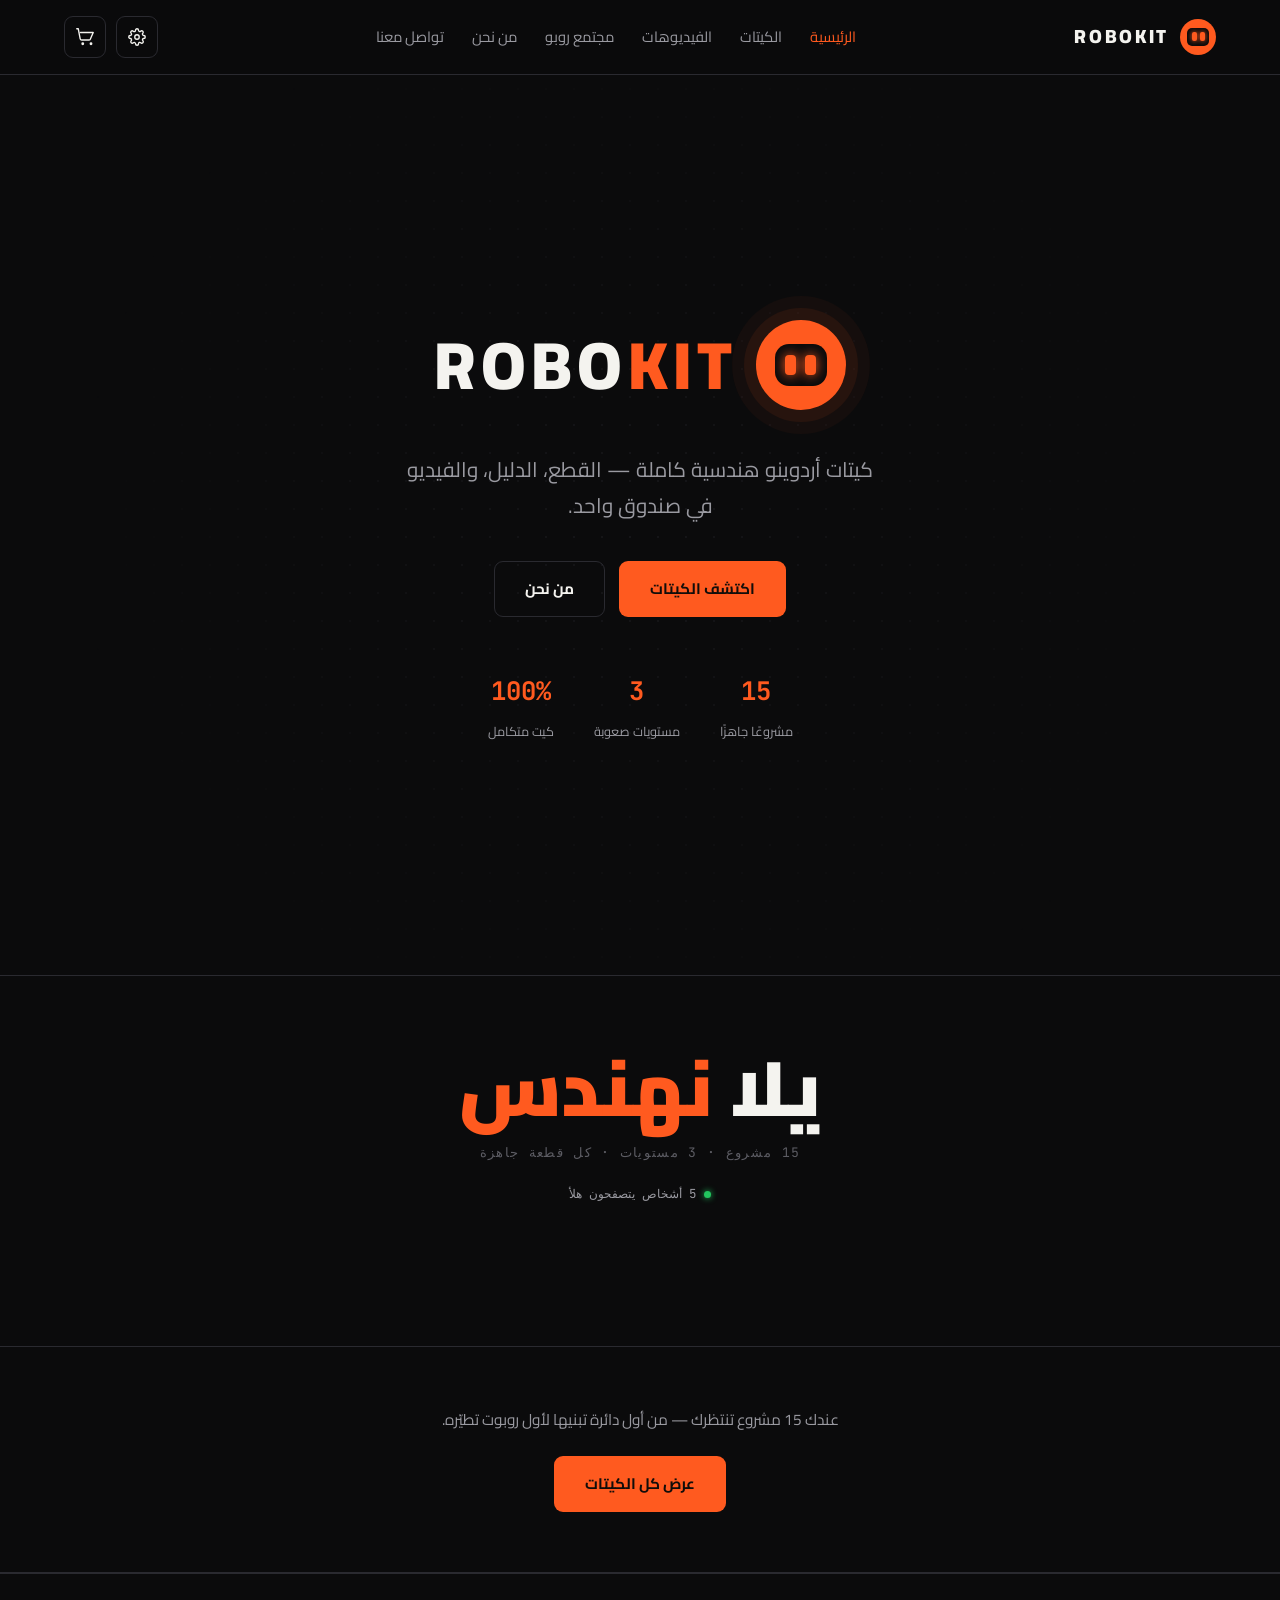
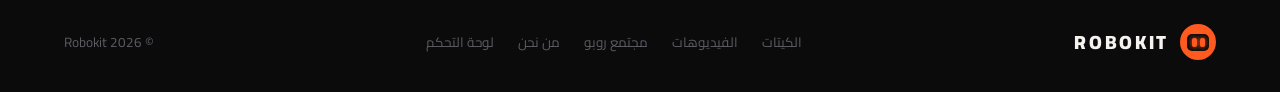
==== commit c3fa472b: "Add files via upload" ====
--- a/index.html
+++ b/index.html
@@ -9,278 +9,143 @@
 <link href="https://fonts.googleapis.com/css2?family=Cairo:wght@400;600;700;800;900&family=JetBrains+Mono:wght@400;600;700&display=swap" rel="stylesheet">
 <link rel="stylesheet" href="shared.css">
 <style>
-/* ===== Custom Cursor ===== */
-*, *::before, *::after { cursor: none !important; }
-#cursor {
-  position: fixed; z-index: 9999; pointer-events: none;
-  width: 22px; height: 22px;
-  transform: translate(-50%, -50%);
-  transition: opacity .2s;
-}
-#cursor svg { width: 100%; height: 100%; }
-.cursor-trail {
-  position: fixed; pointer-events: none; z-index: 9998;
-  width: 6px; height: 6px; border-radius: 50%;
-  background: var(--orange); opacity: 0;
-  transform: translate(-50%, -50%);
-  transition: opacity .4s;
-}
-
-/* ===== Boot sequence overlay ===== */
-#boot-overlay {
-  position: fixed; inset: 0; z-index: 500;
-  background: #0b0b0c;
-  display: flex; align-items: center; justify-content: center;
-}
-.boot-terminal {
-  font-family: 'JetBrains Mono', monospace;
-  font-size: .88rem; color: var(--orange);
-  max-width: 460px; width: 90%;
-  padding: 32px;
-  border: 1px solid var(--orange-dim);
-  border-radius: var(--radius);
-}
-.boot-line {
-  display: block; opacity: 0;
-  margin-bottom: 6px; white-space: nowrap; overflow: hidden;
-}
-.boot-line.done { opacity: 1; }
-.boot-cursor { display: inline-block; width: 8px; height: 14px; background: var(--orange); animation: blink-cursor .7s infinite; vertical-align: middle; margin-inline-start: 4px; }
-@keyframes blink-cursor { 0%,49%{opacity:1} 50%,100%{opacity:0} }
-
 /* ===== Hero ===== */
-.hero {
-  position: relative; height: 100vh;
-  display: flex; align-items: center; justify-content: center;
-  overflow: hidden;
-}
-/* Glitch scanlines */
-.hero::after {
-  content: ''; position: absolute; inset: 0; pointer-events: none; z-index: 3;
-  background: repeating-linear-gradient(0deg, transparent, transparent 2px, rgba(0,0,0,.08) 2px, rgba(0,0,0,.08) 4px);
-  animation: scanlines 8s linear infinite;
-}
-@keyframes scanlines { 0%{background-position:0 0} 100%{background-position:0 100px} }
-
-/* Dot grid bg */
-.hero::before {
-  content: ''; position: absolute; inset: 0;
-  background-image: radial-gradient(var(--border) 1px, transparent 1px);
-  background-size: 28px 28px; opacity: .4;
-  mask-image: radial-gradient(circle at 50% 55%, black 0%, transparent 70%);
-}
-
-/* Time-based glow (JS sets class) */
-.hero.night-mode { background: #060608; }
-.hero.night-mode::before { opacity: .6; }
-
-/* ===== Glitch text overlay ===== */
-#glitch-overlay {
-  position: absolute; inset: 0; z-index: 4; pointer-events: none;
-  display: flex; align-items: center; justify-content: center;
-  font-family: 'JetBrains Mono', monospace;
-  font-size: clamp(3rem, 8vw, 6rem);
-  font-weight: 900; color: var(--orange);
-  opacity: 0; letter-spacing: .05em;
-  text-shadow: 2px 0 #ff003c, -2px 0 #00fff9;
-}
-
-/* ===== Scene ===== */
-.scene {
-  position: relative; width: 340px; height: 340px;
-  perspective: 1000px; z-index: 2;
-}
-
-/* time badge */
-#time-badge {
-  position: absolute; top: -36px; left: 50%; transform: translateX(-50%);
-  font-family: 'JetBrains Mono', monospace; font-size: .72rem;
-  color: var(--text-faint); white-space: nowrap; opacity: 0;
-  transition: opacity .5s;
-}
-
-.box-base {
-  position: absolute; bottom: 36px; left: 50%; width: 220px; height: 110px;
-  transform: translateX(-50%);
-  background: linear-gradient(155deg, #1b1a18 0%, #15130f 100%);
-  border: 1.5px solid #2e2a24; border-radius: 6px;
-  box-shadow: 0 30px 60px rgba(0,0,0,.5);
-}
-.box-base::before {
-  content: ''; position: absolute; top: 0; left: 50%; transform: translateX(-50%);
-  width: 64%; height: 5px; background: var(--orange); border-radius: 0 0 3px 3px;
-}
-.box-base::after {
-  content: 'ROBOKIT'; position: absolute; bottom: 13px; left: 50%; transform: translateX(-50%);
-  font-family: 'JetBrains Mono', monospace; font-size: .78rem; letter-spacing: .3em; color: var(--text-faint);
-}
-
-.box-lid {
-  position: absolute; bottom: 144px; left: 50%;
-  width: 220px; height: 120px; margin-left: -110px;
-  transform-origin: bottom center;
-  background: linear-gradient(155deg, #211f1a 0%, #1b1a18 100%);
-  border: 1.5px solid #2e2a24; border-bottom: none; border-radius: 6px 6px 0 0;
-  transform: rotateX(0deg); transform-style: preserve-3d;
-}
-.box-lid::before { content: ''; position: absolute; inset: 13px; border: 1px dashed #3a352c; border-radius: 3px; }
-.lid-mark { position: absolute; inset: 0; display: flex; align-items: center; justify-content: center; }
-.lid-bot { width: 46px; height: 46px; border-radius: 50%; background: var(--orange); display: flex; align-items: center; justify-content: center; }
-.lid-bot-inner { width: 58%; height: 46%; background: #1b1a18; border-radius: 6px; display: flex; align-items: center; justify-content: center; gap: 5px; }
-.lid-eye { width: 5px; height: 9px; background: var(--orange); border-radius: 2px; }
-
-.box-glow {
-  position: absolute; bottom: 44px; left: 50%; transform: translateX(-50%);
-  width: 190px; height: 95px; border-radius: 6px;
-  background: radial-gradient(ellipse at 50% 30%, rgba(255,90,31,.38), transparent 70%);
-  opacity: 0;
-}
-.beam {
-  position: absolute; bottom: 142px; left: 50%; transform: translateX(-50%);
-  width: 4px; height: 0;
-  background: linear-gradient(to top, var(--orange), transparent);
-  opacity: 0;
-}
-.kit-rising {
-  position: absolute; bottom: 50px; left: 50%;
-  transform: translateX(-50%) translateY(22px) scale(.9);
-  width: 190px; background: #1e1e22;
-  border: 1.5px solid var(--orange-dim); border-radius: 10px;
-  padding: 13px 15px; opacity: 0;
-  box-shadow: 0 0 28px rgba(255,90,31,.18), 0 18px 40px rgba(0,0,0,.5);
-}
-.kr-code { font-family: 'JetBrains Mono', monospace; font-size: .7rem; color: var(--text-faint); display: block; margin-bottom: 5px; }
-.kr-title { font-size: .88rem; font-weight: 800; margin-bottom: 4px; }
-.kr-price { font-family: 'JetBrains Mono', monospace; font-size: 1rem; font-weight: 700; color: var(--orange); }
-
-/* mouse-tracking aura */
-#aura {
-  position: fixed; pointer-events: none; z-index: 1;
-  width: 320px; height: 320px; border-radius: 50%;
-  background: radial-gradient(circle, rgba(255,90,31,.07) 0%, transparent 70%);
-  transform: translate(-50%,-50%);
-  transition: left .12s, top .12s;
-}
-
-/* Level indicator (mouse X) */
-#level-indicator {
-  position: absolute; bottom: 18px; left: 50%; transform: translateX(-50%);
-  font-family: 'JetBrains Mono', monospace; font-size: .72rem;
-  color: var(--text-faint); z-index: 5; letter-spacing: .1em;
-  transition: color .4s;
-}
+.hero{
+  position:relative;height:100vh;
+  display:flex;align-items:center;justify-content:center;
+  overflow:hidden;
+}
+.hero::before{
+  content:'';position:absolute;inset:0;
+  background-image:radial-gradient(var(--border) 1px,transparent 1px);
+  background-size:28px 28px;opacity:.35;
+  mask-image:radial-gradient(circle at 50% 50%,black 0%,transparent 72%);
+}
+.hero-inner{
+  position:relative;z-index:1;
+  display:flex;flex-direction:column;align-items:center;justify-content:center;
+  text-align:center;gap:0;
+}
+/* لوجو كبير */
+.logo-hero{display:flex;align-items:center;justify-content:center;gap:18px;margin-bottom:28px;}
+.logo-robot{
+  width:90px;height:90px;border-radius:50%;background:var(--orange);
+  display:flex;align-items:center;justify-content:center;
+  box-shadow:0 0 0 12px rgba(255,90,31,.08), 0 0 0 24px rgba(255,90,31,.04);
+}
+.logo-robot .face{
+  width:58%;height:46%;background:var(--bg);border-radius:14px;
+  display:flex;align-items:center;justify-content:center;gap:9px;
+}
+.logo-robot .eye{
+  width:11px;height:20px;background:var(--orange);border-radius:4px;
+  box-shadow:0 0 12px var(--orange);animation:blink 5s infinite;
+}
+.logo-robot .eye:nth-child(2){animation-delay:.12s;}
+.logo-wordmark{font-size:clamp(2.4rem,6vw,4.2rem);font-weight:900;letter-spacing:.08em;}
+.logo-wordmark span{color:var(--orange);}
+
+.hero-tagline{
+  font-size:clamp(1rem,2.2vw,1.3rem);color:var(--text-muted);
+  margin-bottom:36px;max-width:480px;
+}
+.hero-actions{display:flex;gap:14px;flex-wrap:wrap;justify-content:center;margin-bottom:52px;}
+.hero-stats{display:flex;gap:40px;flex-wrap:wrap;justify-content:center;}
+.hero-stat strong{display:block;font-family:'JetBrains Mono',monospace;font-size:1.6rem;color:var(--orange);margin-bottom:2px;}
+.hero-stat span{font-size:.8rem;color:var(--text-muted);}
 
 /* ===== يلا نهندس ===== */
-.lets-build {
-  padding-block: 70px; text-align: center; border-top: 1px solid var(--border);
-  position: relative; overflow: hidden;
-}
-.lets-build-text {
-  font-size: clamp(2.6rem, 6vw, 5.2rem); font-weight: 900; line-height: 1.1;
-  position: relative; display: inline-block;
-}
-.lets-build-text span { color: var(--orange); }
-.lets-build-sub {
-  display: block; font-family: 'JetBrains Mono', monospace;
-  font-size: .82rem; color: var(--text-faint); letter-spacing: .1em; margin-top: 12px;
-}
-
-/* ===== Counter ===== */
-.live-counter {
-  display: inline-flex; align-items: center; gap: 8px;
-  font-family: 'JetBrains Mono', monospace; font-size: .78rem;
-  color: var(--text-muted); margin-top: 18px;
-}
-.counter-dot { width: 7px; height: 7px; border-radius: 50%; background: #22c55e; box-shadow: 0 0 6px #22c55e; animation: pulse-dot 2s infinite; }
-@keyframes pulse-dot { 0%,100%{opacity:1;transform:scale(1)} 50%{opacity:.6;transform:scale(.8)} }
+.lets-build{
+  padding-block:70px;text-align:center;border-top:1px solid var(--border);
+}
+.lets-build-text{font-size:clamp(2.4rem,6vw,5rem);font-weight:900;line-height:1.1;}
+.lets-build-text span{color:var(--orange);}
+.lets-build-sub{
+  display:block;font-family:'JetBrains Mono',monospace;
+  font-size:.82rem;color:var(--text-faint);letter-spacing:.1em;margin-top:12px;
+}
+/* Counter */
+.live-counter{
+  display:inline-flex;align-items:center;gap:8px;
+  font-family:'JetBrains Mono',monospace;font-size:.78rem;
+  color:var(--text-muted);margin-top:18px;
+}
+.counter-dot{width:7px;height:7px;border-radius:50%;background:#22c55e;box-shadow:0 0 6px #22c55e;animation:pulse-dot 2s infinite;}
+@keyframes pulse-dot{0%,100%{opacity:1;transform:scale(1)}50%{opacity:.6;transform:scale(.8)}}
 
 /* ===== Random kits ===== */
-.random-kits { padding-block: 0 70px; border-bottom: 1px solid var(--border); }
-.random-grid {
-  display: grid; grid-template-columns: repeat(2, 1fr); gap: 20px;
-  max-width: 680px; margin-inline: auto;
-}
-.kit-card {
-  background: var(--surface); border: 1px solid var(--border); border-radius: var(--radius);
-  padding: 26px; display: flex; flex-direction: column; gap: 12px;
-  transition: border-color .2s, transform .2s; position: relative; overflow: hidden;
-  text-decoration: none; color: inherit;
-}
-.kit-card:hover { border-color: var(--orange-dim); transform: translateY(-3px); }
-.kit-card::before {
-  content: ''; position: absolute; top: 0; right: 0; left: 0; height: 2px;
-  background: var(--orange); transform: scaleX(0); transform-origin: right; transition: transform .3s;
-}
-.kit-card:hover::before { transform: scaleX(1); }
-.kit-code { font-family: 'JetBrains Mono', monospace; font-size: .75rem; color: var(--text-faint); }
-.kit-lvl { display: flex; gap: 4px; }
-.kit-lvl span { width: 7px; height: 7px; border-radius: 50%; background: var(--border); }
-.kit-lvl span.on { background: var(--orange); box-shadow: 0 0 5px var(--orange); }
-.kit-title { font-size: 1.05rem; font-weight: 800; }
-.kit-desc { font-size: .86rem; color: var(--text-muted); flex-grow: 1; }
-.kit-price { font-family: 'JetBrains Mono', monospace; font-size: 1.25rem; font-weight: 700; color: var(--orange); }
-.kit-price small { font-size: .75rem; color: var(--text-muted); font-weight: 400; margin-inline-start: 4px; }
-.kit-card-top { display: flex; align-items: center; justify-content: space-between; }
+.random-kits{padding-block:0 70px;border-bottom:1px solid var(--border);}
+.random-grid{
+  display:grid;grid-template-columns:repeat(2,1fr);gap:20px;
+  max-width:680px;margin-inline:auto;
+}
+.kit-card{
+  background:var(--surface);border:1px solid var(--border);border-radius:var(--radius);
+  overflow:hidden;display:flex;flex-direction:column;
+  transition:border-color .2s,transform .2s;text-decoration:none;color:inherit;position:relative;
+}
+.kit-card:hover{border-color:var(--orange-dim);transform:translateY(-3px);}
+.kit-card::before{
+  content:'';position:absolute;top:0;right:0;left:0;height:2px;
+  background:var(--orange);transform:scaleX(0);transform-origin:right;transition:transform .3s;
+}
+.kit-card:hover::before{transform:scaleX(1);}
+.kit-img{
+  aspect-ratio:16/9;background:var(--surface-2);
+  display:flex;align-items:center;justify-content:center;overflow:hidden;
+}
+.kit-img img{width:100%;height:100%;object-fit:cover;}
+.kit-img .no-img{
+  display:flex;flex-direction:column;align-items:center;gap:6px;
+  color:var(--text-faint);font-size:.76rem;font-family:'JetBrains Mono',monospace;
+}
+.kit-img .no-img svg{width:28px;height:28px;}
+.kit-body{padding:20px;}
+.kit-card-top{display:flex;align-items:center;justify-content:space-between;margin-bottom:10px;}
+.kit-code{font-family:'JetBrains Mono',monospace;font-size:.75rem;color:var(--text-faint);}
+.kit-lvl{display:flex;gap:4px;}
+.kit-lvl span{width:7px;height:7px;border-radius:50%;background:var(--border);}
+.kit-lvl span.on{background:var(--orange);box-shadow:0 0 5px var(--orange);}
+.kit-title{font-size:1.05rem;font-weight:800;margin-bottom:6px;}
+.kit-desc{font-size:.86rem;color:var(--text-muted);flex-grow:1;margin-bottom:12px;}
+.kit-price{font-family:'JetBrains Mono',monospace;font-size:1.2rem;font-weight:700;color:var(--orange);}
+.kit-price small{font-size:.75rem;color:var(--text-muted);font-weight:400;margin-inline-start:4px;}
 
 /* ===== CTA ===== */
-.all-kits { padding-block: 60px; text-align: center; border-bottom: 1px solid var(--border); }
-.all-kits p { color: var(--text-muted); font-size: .96rem; margin-bottom: 22px; }
-
-@media(max-width:600px) {
-  .random-grid { grid-template-columns: 1fr; max-width: 340px; }
-  .lets-build { padding-block: 50px; }
+.all-kits{padding-block:60px;text-align:center;border-bottom:1px solid var(--border);}
+.all-kits p{color:var(--text-muted);font-size:.96rem;margin-bottom:22px;}
+
+@media(max-width:600px){
+  .random-grid{grid-template-columns:1fr;max-width:340px;}
+  .lets-build{padding-block:50px;}
+  .logo-hero{gap:12px;}
 }
 </style>
 </head>
 <body>
 
-<!-- Custom cursor -->
-<div id="cursor">
-  <svg viewBox="0 0 24 24" fill="none">
-    <!-- Soldering iron icon -->
-    <line x1="3" y1="21" x2="14" y2="10" stroke="#ff5a1f" stroke-width="2.2" stroke-linecap="round"/>
-    <path d="M14 10 L18 6 L20 4 L20 8 L18 10 Z" fill="#ff5a1f"/>
-    <circle cx="3.5" cy="20.5" r="1.5" fill="#ff7240" opacity=".7"/>
-  </svg>
-</div>
-<div id="aura"></div>
-
-<!-- Boot overlay -->
-<div id="boot-overlay">
-  <div class="boot-terminal">
-    <span class="boot-line" id="bl1">› تهيئة Robokit OS v2.6...</span>
-    <span class="boot-line" id="bl2">✓ تحميل الكتالوج — 15 مشروع</span>
-    <span class="boot-line" id="bl3">✓ فحص القطع... كاملة</span>
-    <span class="boot-line" id="bl4">✓ تحميل الفيديوهات... محمية</span>
-    <span class="boot-line" id="bl5" style="color:var(--text-muted)">────────────────────────</span>
-    <span class="boot-line" id="bl6" style="color:#f4f3ef;font-weight:700">النظام جاهز. يلا نهندس<span class="boot-cursor"></span></span>
-  </div>
-</div>
-
 <div id="headerMount"></div>
 
 <!-- Hero -->
-<section class="hero" id="heroSection">
-  <div id="glitch-overlay">ROBOKIT</div>
-
-  <div class="scene">
-    <span id="time-badge"></span>
-    <div class="beam" id="beam"></div>
-    <div class="box-glow" id="boxGlow"></div>
-    <div class="kit-rising" id="kitRising">
-      <span class="kr-code" id="risingCode"></span>
-      <div class="kr-title" id="risingTitle"></div>
-      <div class="kr-price" id="risingPrice"></div>
-    </div>
-    <div class="box-lid" id="boxLid">
-      <div class="lid-mark">
-        <div class="lid-bot"><div class="lid-bot-inner"><span class="lid-eye"></span><span class="lid-eye"></span></div></div>
+<section class="hero">
+  <div class="hero-inner">
+    <div class="logo-hero">
+      <div class="logo-robot">
+        <div class="face"><span class="eye"></span><span class="eye"></span></div>
       </div>
-    </div>
-    <div class="box-base" id="boxBase"></div>
-  </div>
-
-  <div id="level-indicator">متوسط</div>
+      <span class="logo-wordmark">ROBO<span>KIT</span></span>
+    </div>
+    <p class="hero-tagline">كيتات أردوينو هندسية كاملة — القطع، الدليل، والفيديو في صندوق واحد.</p>
+    <div class="hero-actions">
+      <a href="projects.html" class="btn btn-primary">اكتشف الكيتات</a>
+      <a href="about.html" class="btn btn-outline">من نحن</a>
+    </div>
+    <div class="hero-stats">
+      <div class="hero-stat"><strong>15</strong><span>مشروعًا جاهزًا</span></div>
+      <div class="hero-stat"><strong>3</strong><span>مستويات صعوبة</span></div>
+      <div class="hero-stat"><strong>100%</strong><span>كيت متكامل</span></div>
+    </div>
+  </div>
 </section>
 
 <!-- يلا نهندس -->
@@ -318,7 +183,8 @@
     <div class="footer-links">
       <a href="projects.html">الكيتات</a>
       <a href="videos.html">الفيديوهات</a>
-      <a href="mailto:support@robokit.jo">تواصل معنا</a>
+      <a href="community.html">مجتمع روبو</a>
+      <a href="about.html">من نحن</a>
       <a href="admin.html">لوحة التحكم</a>
     </div>
     <span class="footer-copy">© 2026 Robokit</span>
@@ -332,166 +198,16 @@
 const DOTS = {medium:1,strong:2,extreme:3};
 let LEVELS = null;
 
-/* ===== Custom cursor ===== */
-const cursorEl = document.getElementById('cursor');
-const auraEl   = document.getElementById('aura');
-const trails   = [];
-const TRAIL_COUNT = 7;
-for(let i=0;i<TRAIL_COUNT;i++){
-  const d=document.createElement('div');
-  d.className='cursor-trail';
-  document.body.appendChild(d);
-  trails.push({el:d,x:0,y:0});
-}
-let mx=window.innerWidth/2, my=window.innerHeight/2;
-document.addEventListener('mousemove',e=>{
-  mx=e.clientX; my=e.clientY;
-  cursorEl.style.left=mx+'px'; cursorEl.style.top=my+'px';
-  auraEl.style.left=mx+'px'; auraEl.style.top=my+'px';
-  updateLevelIndicator(mx);
-});
-document.body.addEventListener('mouseenter',()=>{ cursorEl.style.opacity='1'; });
-document.body.addEventListener('mouseleave',()=>{ cursorEl.style.opacity='0'; });
-
-(function trailLoop(){
-  let px=mx,py=my;
-  trails.forEach((t,i)=>{
-    const delay=i*2;
-    setTimeout(()=>{
-      t.el.style.left=px+'px';
-      t.el.style.top=py+'px';
-      t.el.style.opacity=String((TRAIL_COUNT-i)/(TRAIL_COUNT*2));
-      setTimeout(()=>{ t.el.style.opacity='0'; },200+i*30);
-    },delay);
-  });
-  requestAnimationFrame(trailLoop);
-})();
-
-/* ===== Level indicator from mouse X ===== */
-const levelNames = ['متوسط','متوسط','قوي','قوي','سفّاح','سفّاح'];
-const levelColors = ['#9a9aa1','#9a9aa1','#ff7240','#ff7240','#ff5a1f','#ff5a1f'];
-const levelInd = document.getElementById('level-indicator');
-function updateLevelIndicator(x){
-  const idx = Math.min(5, Math.floor((x/window.innerWidth)*6));
-  levelInd.textContent = 'مستواك الآن: '+levelNames[idx];
-  levelInd.style.color = levelColors[idx];
-}
-
-/* ===== Time awareness ===== */
-function setupTimeMode(){
-  const h = new Date().getHours();
-  const badge = document.getElementById('time-badge');
-  const hero = document.getElementById('heroSection');
-  if(h>=0 && h<5){
-    hero.classList.add('night-mode');
-    badge.textContent = '🦉 ليش صاحي على هاد الوقت؟ الـ solder ما بينام';
-    badge.style.opacity='1';
-  } else if(h>=22){
-    hero.classList.add('night-mode');
-    badge.textContent = '🌙 وضع المهوسين — ليلي';
-    badge.style.opacity='1';
-  } else if(h>=6&&h<12){
-    badge.textContent = '☀️ صباح الهندسة';
-    badge.style.opacity='1';
-  }
-}
-
-/* ===== Live counter (simulated realistic) ===== */
 function startCounter(){
-  const base = 4;
-  const counterText = document.getElementById('counterText');
+  const el = document.getElementById('counterText');
   function update(){
-    const n = base + Math.floor(Math.sin(Date.now()/8000)*2 + Math.random()*1.5);
-    counterText.textContent = n+' أشخاص يتصفحون هلأ';
+    const n = 4 + Math.floor(Math.sin(Date.now()/8000)*2 + Math.random()*1.5);
+    el.textContent = n+' أشخاص يتصفحون هلأ';
     setTimeout(update, 4000+Math.random()*3000);
   }
   update();
 }
 
-/* ===== Boot sequence ===== */
-function runBoot(onDone){
-  const lines=[
-    {id:'bl1',delay:200},
-    {id:'bl2',delay:600},
-    {id:'bl3',delay:1050},
-    {id:'bl4',delay:1450},
-    {id:'bl5',delay:1750},
-    {id:'bl6',delay:2100},
-  ];
-  lines.forEach(({id,delay})=>{
-    setTimeout(()=>{ document.getElementById(id).classList.add('done'); },delay);
-  });
-  setTimeout(()=>{
-    const overlay=document.getElementById('boot-overlay');
-    overlay.style.transition='opacity 600ms ease';
-    overlay.style.opacity='0';
-    setTimeout(()=>{ overlay.style.display='none'; onDone(); },650);
-  },2900);
-}
-
-/* ===== Glitch burst ===== */
-function triggerGlitch(){
-  const g = document.getElementById('glitch-overlay');
-  g.style.opacity='1';
-  g.style.transition='none';
-  setTimeout(()=>{
-    g.style.transition='opacity 300ms ease';
-    g.style.opacity='0';
-  },120);
-}
-
-/* ===== Box animation loop ===== */
-const boxLid    = document.getElementById('boxLid');
-const boxBase   = document.getElementById('boxBase');
-const boxGlow   = document.getElementById('boxGlow');
-const beam      = document.getElementById('beam');
-const kitRising = document.getElementById('kitRising');
-
-function pickRandom(){
-  if(!LEVELS) return null;
-  const all=[];
-  Object.entries(LEVELS).forEach(([lk,level])=>level.items.forEach(item=>all.push({lk,item})));
-  return all[Math.floor(Math.random()*all.length)];
-}
-
-function runAnimation(pick){
-  if(pick){
-    document.getElementById('risingCode').textContent  = pick.item.code;
-    document.getElementById('risingTitle').textContent = pick.item.title;
-    document.getElementById('risingPrice').textContent = kitTotal(pick.item)+' '+CURRENCY;
-  }
-  boxLid.style.transition='none'; boxLid.style.transform='rotateX(0deg)'; boxLid.style.opacity='1';
-  boxBase.style.transition='none'; boxBase.style.opacity='1';
-  boxGlow.style.transition='none'; boxGlow.style.opacity='0';
-  beam.style.transition='none'; beam.style.height='0'; beam.style.opacity='0';
-  kitRising.style.transition='none'; kitRising.style.opacity='0';
-  kitRising.style.transform='translateX(-50%) translateY(22px) scale(.9)';
-  void boxLid.offsetWidth;
-
-  requestAnimationFrame(()=>{
-    boxLid.style.transition='transform 1600ms cubic-bezier(.2,.8,.2,1)';
-    boxLid.style.transform='rotateX(-125deg)';
-    boxGlow.style.transition='opacity 900ms ease 800ms';
-    boxGlow.style.opacity='.9';
-    beam.style.transition='height 800ms ease 900ms, opacity 400ms ease 1700ms';
-    beam.style.height='220px'; beam.style.opacity='1';
-    setTimeout(()=>{ beam.style.opacity='0'; },1800);
-    setTimeout(()=>{
-      kitRising.style.transition='opacity 700ms ease, transform 800ms cubic-bezier(.34,1.56,.64,1)';
-      kitRising.style.opacity='1';
-      kitRising.style.transform='translateX(-50%) translateY(-30px) scale(1)';
-      triggerGlitch();
-    },1200);
-    setTimeout(()=>{
-      [boxLid,boxBase,boxGlow,kitRising].forEach(el=>{
-        el.style.transition='opacity 700ms ease'; el.style.opacity='0';
-      });
-      setTimeout(()=>{ runAnimation(pickRandom()); },1000);
-    },3800);
-  });
-}
-
-/* ===== Random kits grid ===== */
 function renderRandomKits(){
   if(!LEVELS) return;
   const all=[];
@@ -500,29 +216,32 @@
   document.getElementById('randomGrid').innerHTML = picks.map(({lk,item})=>{
     const n=DOTS[lk];
     const dots=[1,2,3].map(i=>`<span class="${i<=n?'on':''}"></span>`).join('');
+    const imgHtml = item.image
+      ? `<img src="${item.image}" alt="${escHtml(item.title)}" loading="lazy">`
+      : `<div class="no-img"><svg viewBox="0 0 24 24" fill="none" stroke="currentColor" stroke-width="1.5" stroke-linecap="round" stroke-linejoin="round"><rect x="3" y="3" width="18" height="18" rx="3"/><circle cx="8.5" cy="8.5" r="1.5"/><path d="M21 15l-5-5L5 21"/></svg><span>${item.code}</span></div>`;
     return `<a href="kit.html?level=${lk}&code=${item.code}" class="kit-card">
-      <div class="kit-card-top">
-        <span class="kit-code">${item.code}</span>
-        <span class="kit-lvl">${dots}</span>
+      <div class="kit-img">${imgHtml}</div>
+      <div class="kit-body">
+        <div class="kit-card-top">
+          <span class="kit-code">${item.code}</span>
+          <span class="kit-lvl">${dots}</span>
+        </div>
+        <div class="kit-title">${escHtml(item.title)}</div>
+        <div class="kit-desc">${escHtml(item.desc)}</div>
+        <div class="kit-price">${kitTotal(item)}<small>${CURRENCY}</small></div>
       </div>
-      <div class="kit-title">${escHtml(item.title)}</div>
-      <div class="kit-desc">${escHtml(item.desc)}</div>
-      <div class="kit-price">${kitTotal(item)}<small>${CURRENCY}</small></div>
     </a>`;
   }).join('');
 }
 
-/* ===== Init ===== */
 (async function(){
   document.getElementById('headerMount').innerHTML = renderHeader('home');
   document.getElementById('cartMount').innerHTML = renderCartDrawer();
   updateCartBadge();
-  setupTimeMode();
   startCounter();
   await detectApi();
   LEVELS = await loadCatalog();
   renderRandomKits();
-  runBoot(()=>{ runAnimation(pickRandom()); });
 })();
 </script>
 </body>
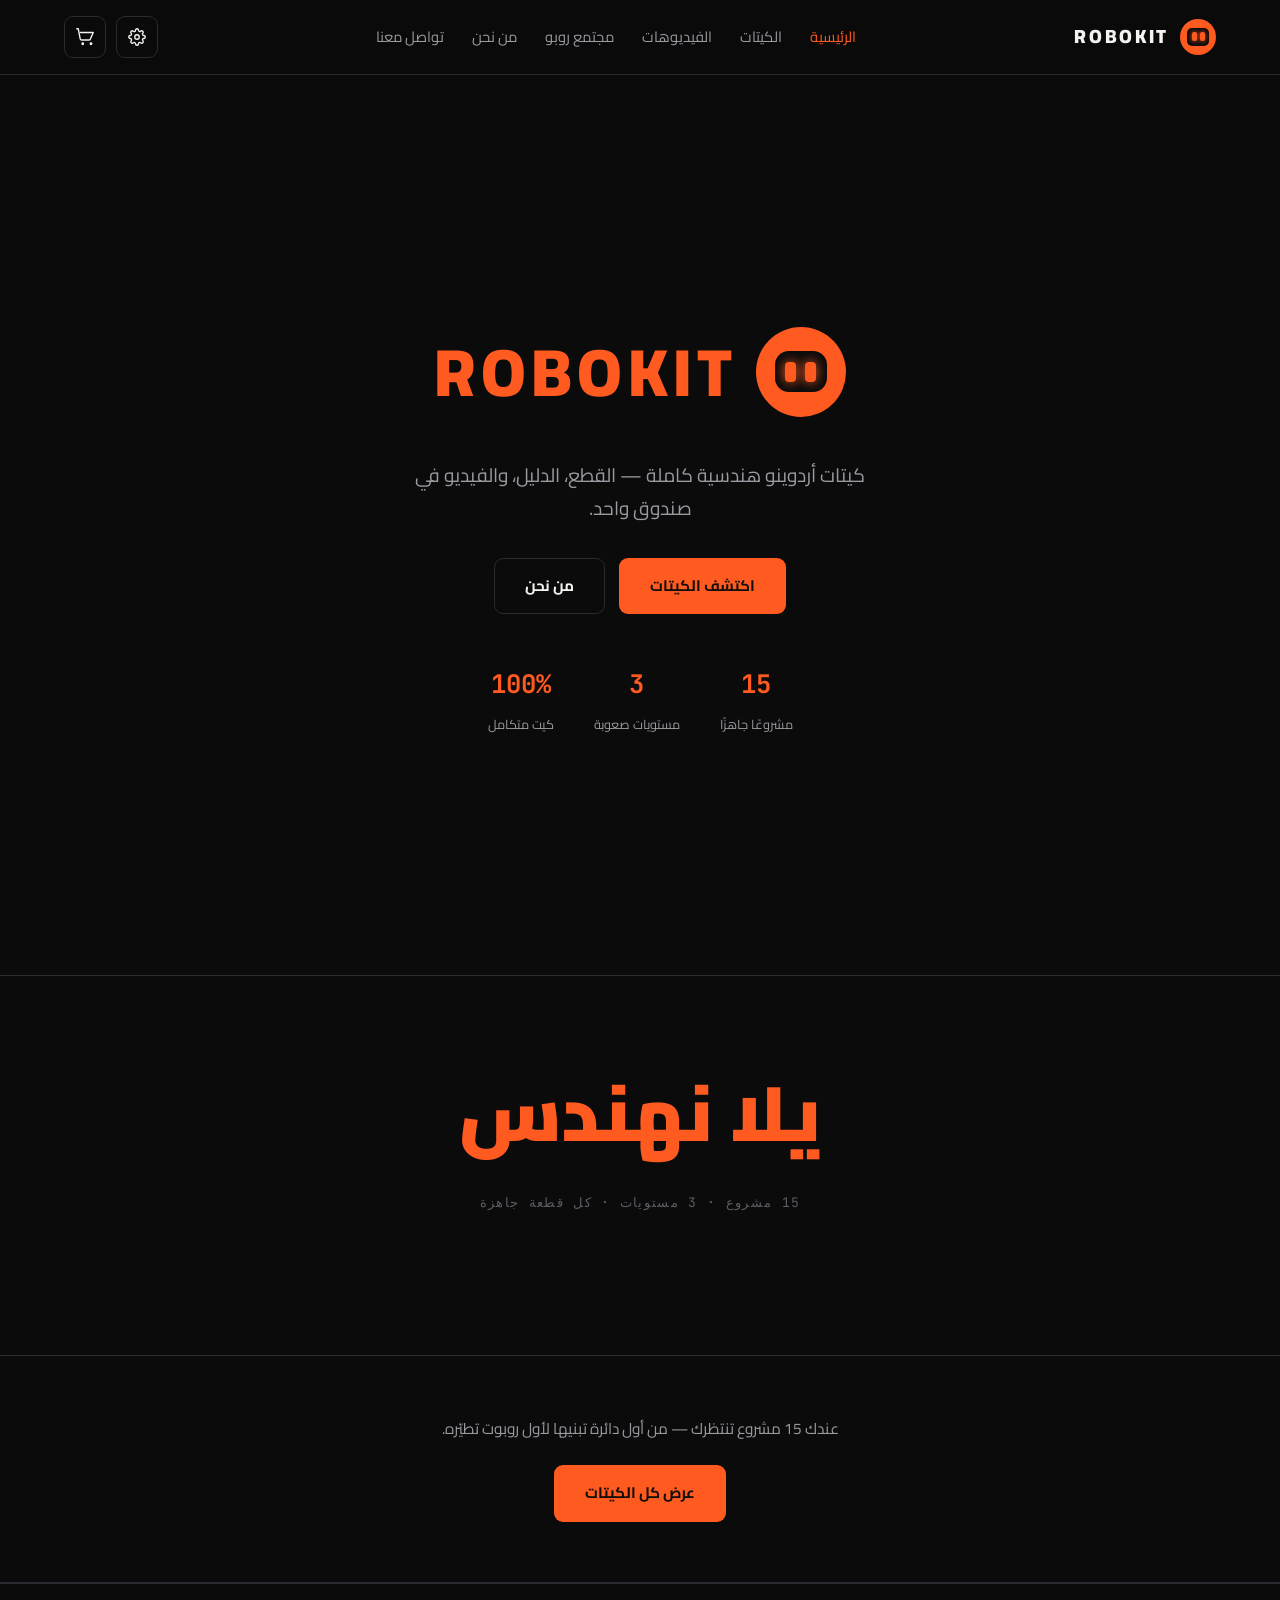
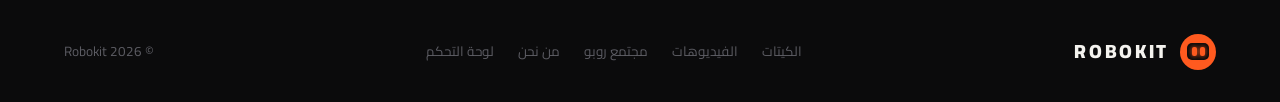
==== commit 7f82edb5: "Add files via upload" ====
--- a/index.html
+++ b/index.html
@@ -10,115 +10,109 @@
 <link rel="stylesheet" href="shared.css">
 <style>
 /* ===== Hero ===== */
-.hero{
-  position:relative;height:100vh;
-  display:flex;align-items:center;justify-content:center;
-  overflow:hidden;
-}
-.hero::before{
-  content:'';position:absolute;inset:0;
-  background-image:radial-gradient(var(--border) 1px,transparent 1px);
-  background-size:28px 28px;opacity:.35;
-  mask-image:radial-gradient(circle at 50% 50%,black 0%,transparent 72%);
-}
-.hero-inner{
-  position:relative;z-index:1;
-  display:flex;flex-direction:column;align-items:center;justify-content:center;
-  text-align:center;gap:0;
-}
-/* لوجو كبير */
-.logo-hero{display:flex;align-items:center;justify-content:center;gap:18px;margin-bottom:28px;}
-.logo-robot{
-  width:90px;height:90px;border-radius:50%;background:var(--orange);
-  display:flex;align-items:center;justify-content:center;
-  box-shadow:0 0 0 12px rgba(255,90,31,.08), 0 0 0 24px rgba(255,90,31,.04);
-}
-.logo-robot .face{
-  width:58%;height:46%;background:var(--bg);border-radius:14px;
-  display:flex;align-items:center;justify-content:center;gap:9px;
-}
-.logo-robot .eye{
-  width:11px;height:20px;background:var(--orange);border-radius:4px;
-  box-shadow:0 0 12px var(--orange);animation:blink 5s infinite;
-}
-.logo-robot .eye:nth-child(2){animation-delay:.12s;}
-.logo-wordmark{font-size:clamp(2.4rem,6vw,4.2rem);font-weight:900;letter-spacing:.08em;}
-.logo-wordmark span{color:var(--orange);}
-
-.hero-tagline{
-  font-size:clamp(1rem,2.2vw,1.3rem);color:var(--text-muted);
-  margin-bottom:36px;max-width:480px;
-}
-.hero-actions{display:flex;gap:14px;flex-wrap:wrap;justify-content:center;margin-bottom:52px;}
-.hero-stats{display:flex;gap:40px;flex-wrap:wrap;justify-content:center;}
-.hero-stat strong{display:block;font-family:'JetBrains Mono',monospace;font-size:1.6rem;color:var(--orange);margin-bottom:2px;}
-.hero-stat span{font-size:.8rem;color:var(--text-muted);}
+.hero {
+  height: 100vh;
+  display: flex; align-items: center; justify-content: center;
+  text-align: center;
+}
+.hero-inner { display: flex; flex-direction: column; align-items: center; gap: 0; }
+
+/* لوجو برتقالي كامل */
+.logo-hero { display: flex; align-items: center; gap: 18px; margin-bottom: 28px; }
+.logo-robot {
+  width: 90px; height: 90px; border-radius: 50%;
+  background: var(--orange);
+  display: flex; align-items: center; justify-content: center;
+}
+.logo-robot .face {
+  width: 58%; height: 46%; background: var(--bg);
+  border-radius: 14px; display: flex; align-items: center; justify-content: center; gap: 9px;
+}
+.logo-robot .eye {
+  width: 11px; height: 20px; background: var(--orange);
+  border-radius: 4px; box-shadow: 0 0 12px var(--orange);
+  animation: blink 5s infinite;
+}
+.logo-robot .eye:nth-child(2) { animation-delay: .12s; }
+.logo-wordmark {
+  font-size: clamp(2.4rem, 6vw, 4.2rem);
+  font-weight: 900; letter-spacing: .08em;
+  color: var(--orange);
+}
+
+.hero-tagline {
+  font-size: clamp(1rem, 2.2vw, 1.2rem);
+  color: var(--text-muted);
+  margin-bottom: 32px; max-width: 460px;
+}
+.hero-actions {
+  display: flex; gap: 14px; flex-wrap: wrap;
+  justify-content: center; margin-bottom: 48px;
+}
+.hero-stats { display: flex; gap: 40px; flex-wrap: wrap; justify-content: center; }
+.hero-stat strong {
+  display: block; font-family: 'JetBrains Mono', monospace;
+  font-size: 1.6rem; color: var(--orange); margin-bottom: 2px;
+}
+.hero-stat span { font-size: .8rem; color: var(--text-muted); }
 
 /* ===== يلا نهندس ===== */
-.lets-build{
-  padding-block:70px;text-align:center;border-top:1px solid var(--border);
-}
-.lets-build-text{font-size:clamp(2.4rem,6vw,5rem);font-weight:900;line-height:1.1;}
-.lets-build-text span{color:var(--orange);}
-.lets-build-sub{
-  display:block;font-family:'JetBrains Mono',monospace;
-  font-size:.82rem;color:var(--text-faint);letter-spacing:.1em;margin-top:12px;
-}
-/* Counter */
-.live-counter{
-  display:inline-flex;align-items:center;gap:8px;
-  font-family:'JetBrains Mono',monospace;font-size:.78rem;
-  color:var(--text-muted);margin-top:18px;
-}
-.counter-dot{width:7px;height:7px;border-radius:50%;background:#22c55e;box-shadow:0 0 6px #22c55e;animation:pulse-dot 2s infinite;}
-@keyframes pulse-dot{0%,100%{opacity:1;transform:scale(1)}50%{opacity:.6;transform:scale(.8)}}
+.lets-build {
+  padding-block: 70px; text-align: center;
+  border-top: 1px solid var(--border);
+}
+.lets-build-text { font-size: clamp(2.4rem, 6vw, 5rem); font-weight: 900; color: var(--orange); }
+.lets-build-sub {
+  display: block; font-family: 'JetBrains Mono', monospace;
+  font-size: .82rem; color: var(--text-faint);
+  letter-spacing: .1em; margin-top: 12px;
+}
 
 /* ===== Random kits ===== */
-.random-kits{padding-block:0 70px;border-bottom:1px solid var(--border);}
-.random-grid{
-  display:grid;grid-template-columns:repeat(2,1fr);gap:20px;
-  max-width:680px;margin-inline:auto;
-}
-.kit-card{
-  background:var(--surface);border:1px solid var(--border);border-radius:var(--radius);
-  overflow:hidden;display:flex;flex-direction:column;
-  transition:border-color .2s,transform .2s;text-decoration:none;color:inherit;position:relative;
-}
-.kit-card:hover{border-color:var(--orange-dim);transform:translateY(-3px);}
-.kit-card::before{
-  content:'';position:absolute;top:0;right:0;left:0;height:2px;
-  background:var(--orange);transform:scaleX(0);transform-origin:right;transition:transform .3s;
-}
-.kit-card:hover::before{transform:scaleX(1);}
-.kit-img{
-  aspect-ratio:16/9;background:var(--surface-2);
-  display:flex;align-items:center;justify-content:center;overflow:hidden;
-}
-.kit-img img{width:100%;height:100%;object-fit:cover;}
-.kit-img .no-img{
-  display:flex;flex-direction:column;align-items:center;gap:6px;
-  color:var(--text-faint);font-size:.76rem;font-family:'JetBrains Mono',monospace;
-}
-.kit-img .no-img svg{width:28px;height:28px;}
-.kit-body{padding:20px;}
-.kit-card-top{display:flex;align-items:center;justify-content:space-between;margin-bottom:10px;}
-.kit-code{font-family:'JetBrains Mono',monospace;font-size:.75rem;color:var(--text-faint);}
-.kit-lvl{display:flex;gap:4px;}
-.kit-lvl span{width:7px;height:7px;border-radius:50%;background:var(--border);}
-.kit-lvl span.on{background:var(--orange);box-shadow:0 0 5px var(--orange);}
-.kit-title{font-size:1.05rem;font-weight:800;margin-bottom:6px;}
-.kit-desc{font-size:.86rem;color:var(--text-muted);flex-grow:1;margin-bottom:12px;}
-.kit-price{font-family:'JetBrains Mono',monospace;font-size:1.2rem;font-weight:700;color:var(--orange);}
-.kit-price small{font-size:.75rem;color:var(--text-muted);font-weight:400;margin-inline-start:4px;}
+.random-kits { padding-block: 0 70px; border-bottom: 1px solid var(--border); }
+.random-grid {
+  display: grid; grid-template-columns: repeat(2, 1fr); gap: 20px;
+  max-width: 680px; margin-inline: auto;
+}
+.kit-card {
+  background: var(--surface); border: 1px solid var(--border);
+  border-radius: var(--radius); overflow: hidden;
+  display: flex; flex-direction: column;
+  transition: border-color .2s, transform .2s;
+  text-decoration: none; color: inherit; position: relative;
+}
+.kit-card:hover { border-color: var(--orange-dim); transform: translateY(-3px); }
+.kit-card::before {
+  content: ''; position: absolute; top: 0; right: 0; left: 0; height: 2px;
+  background: var(--orange); transform: scaleX(0);
+  transform-origin: right; transition: transform .3s;
+}
+.kit-card:hover::before { transform: scaleX(1); }
+.kit-img {
+  aspect-ratio: 16/9; background: var(--surface-2);
+  display: flex; align-items: center; justify-content: center; overflow: hidden;
+}
+.kit-img img { width: 100%; height: 100%; object-fit: cover; }
+.kit-img .no-img {
+  display: flex; flex-direction: column; align-items: center; gap: 5px;
+  color: var(--text-faint); font-size: .72rem; font-family: 'JetBrains Mono', monospace;
+}
+.kit-img .no-img svg { width: 26px; height: 26px; }
+.kit-body { padding: 20px; display: flex; flex-direction: column; gap: 8px; flex-grow: 1; }
+.kit-code { font-family: 'JetBrains Mono', monospace; font-size: .75rem; color: var(--text-faint); }
+.kit-title { font-size: 1.05rem; font-weight: 800; }
+.kit-desc { font-size: .86rem; color: var(--text-muted); flex-grow: 1; }
+.kit-price { font-family: 'JetBrains Mono', monospace; font-size: 1.2rem; font-weight: 700; color: var(--orange); }
+.kit-price small { font-size: .75rem; color: var(--text-muted); font-weight: 400; margin-inline-start: 4px; }
 
 /* ===== CTA ===== */
-.all-kits{padding-block:60px;text-align:center;border-bottom:1px solid var(--border);}
-.all-kits p{color:var(--text-muted);font-size:.96rem;margin-bottom:22px;}
-
-@media(max-width:600px){
-  .random-grid{grid-template-columns:1fr;max-width:340px;}
-  .lets-build{padding-block:50px;}
-  .logo-hero{gap:12px;}
+.all-kits { padding-block: 60px; text-align: center; border-bottom: 1px solid var(--border); }
+.all-kits p { color: var(--text-muted); font-size: .96rem; margin-bottom: 22px; }
+
+@media(max-width: 600px) {
+  .random-grid { grid-template-columns: 1fr; max-width: 340px; }
+  .lets-build { padding-block: 50px; }
+  .logo-hero { gap: 12px; }
 }
 </style>
 </head>
@@ -133,7 +127,7 @@
       <div class="logo-robot">
         <div class="face"><span class="eye"></span><span class="eye"></span></div>
       </div>
-      <span class="logo-wordmark">ROBO<span>KIT</span></span>
+      <span class="logo-wordmark">ROBOKIT</span>
     </div>
     <p class="hero-tagline">كيتات أردوينو هندسية كاملة — القطع، الدليل، والفيديو في صندوق واحد.</p>
     <div class="hero-actions">
@@ -151,14 +145,8 @@
 <!-- يلا نهندس -->
 <div class="lets-build">
   <div class="container">
-    <span class="lets-build-text">يلا <span>نهندس</span></span>
+    <span class="lets-build-text">يلا نهندس</span>
     <span class="lets-build-sub">15 مشروع · 3 مستويات · كل قطعة جاهزة</span>
-    <div>
-      <span class="live-counter">
-        <span class="counter-dot"></span>
-        <span id="counterText">— شخص يتصفح هلأ</span>
-      </span>
-    </div>
   </div>
 </div>
 
@@ -179,7 +167,10 @@
 
 <footer class="site-footer" id="contact">
   <div class="container footer-inner">
-    <div class="brand"><span class="brand-mark"><span class="bot-face"><span class="eye"></span><span class="eye"></span></span></span><span class="brand-text">ROBOKIT</span></div>
+    <div class="brand">
+      <span class="brand-mark"><span class="bot-face"><span class="eye"></span><span class="eye"></span></span></span>
+      <span class="brand-text">ROBOKIT</span>
+    </div>
     <div class="footer-links">
       <a href="projects.html">الكيتات</a>
       <a href="videos.html">الفيديوهات</a>
@@ -195,37 +186,31 @@
 <div id="toast"></div>
 <script src="shared.js"></script>
 <script>
-const DOTS = {medium:1,strong:2,extreme:3};
+const DOTS = {medium:1, strong:2, extreme:3};
 let LEVELS = null;
-
-function startCounter(){
-  const el = document.getElementById('counterText');
-  function update(){
-    const n = 4 + Math.floor(Math.sin(Date.now()/8000)*2 + Math.random()*1.5);
-    el.textContent = n+' أشخاص يتصفحون هلأ';
-    setTimeout(update, 4000+Math.random()*3000);
-  }
-  update();
-}
 
 function renderRandomKits(){
   if(!LEVELS) return;
-  const all=[];
-  Object.entries(LEVELS).forEach(([lk,level])=>level.items.forEach(item=>all.push({lk,item})));
-  const picks = all.sort(()=>Math.random()-.5).slice(0,2);
-  document.getElementById('randomGrid').innerHTML = picks.map(({lk,item})=>{
-    const n=DOTS[lk];
-    const dots=[1,2,3].map(i=>`<span class="${i<=n?'on':''}"></span>`).join('');
+  const all = [];
+  Object.entries(LEVELS).forEach(([lk, level]) =>
+    level.items.forEach(item => all.push({lk, item}))
+  );
+  const picks = all.sort(() => Math.random() - .5).slice(0, 2);
+  document.getElementById('randomGrid').innerHTML = picks.map(({lk, item}) => {
     const imgHtml = item.image
       ? `<img src="${item.image}" alt="${escHtml(item.title)}" loading="lazy">`
-      : `<div class="no-img"><svg viewBox="0 0 24 24" fill="none" stroke="currentColor" stroke-width="1.5" stroke-linecap="round" stroke-linejoin="round"><rect x="3" y="3" width="18" height="18" rx="3"/><circle cx="8.5" cy="8.5" r="1.5"/><path d="M21 15l-5-5L5 21"/></svg><span>${item.code}</span></div>`;
+      : `<div class="no-img">
+           <svg viewBox="0 0 24 24" fill="none" stroke="currentColor" stroke-width="1.5" stroke-linecap="round" stroke-linejoin="round">
+             <rect x="3" y="3" width="18" height="18" rx="3"/>
+             <circle cx="8.5" cy="8.5" r="1.5"/>
+             <path d="M21 15l-5-5L5 21"/>
+           </svg>
+           <span>${item.code}</span>
+         </div>`;
     return `<a href="kit.html?level=${lk}&code=${item.code}" class="kit-card">
       <div class="kit-img">${imgHtml}</div>
       <div class="kit-body">
-        <div class="kit-card-top">
-          <span class="kit-code">${item.code}</span>
-          <span class="kit-lvl">${dots}</span>
-        </div>
+        <span class="kit-code">${item.code}</span>
         <div class="kit-title">${escHtml(item.title)}</div>
         <div class="kit-desc">${escHtml(item.desc)}</div>
         <div class="kit-price">${kitTotal(item)}<small>${CURRENCY}</small></div>
@@ -238,7 +223,6 @@
   document.getElementById('headerMount').innerHTML = renderHeader('home');
   document.getElementById('cartMount').innerHTML = renderCartDrawer();
   updateCartBadge();
-  startCounter();
   await detectApi();
   LEVELS = await loadCatalog();
   renderRandomKits();
